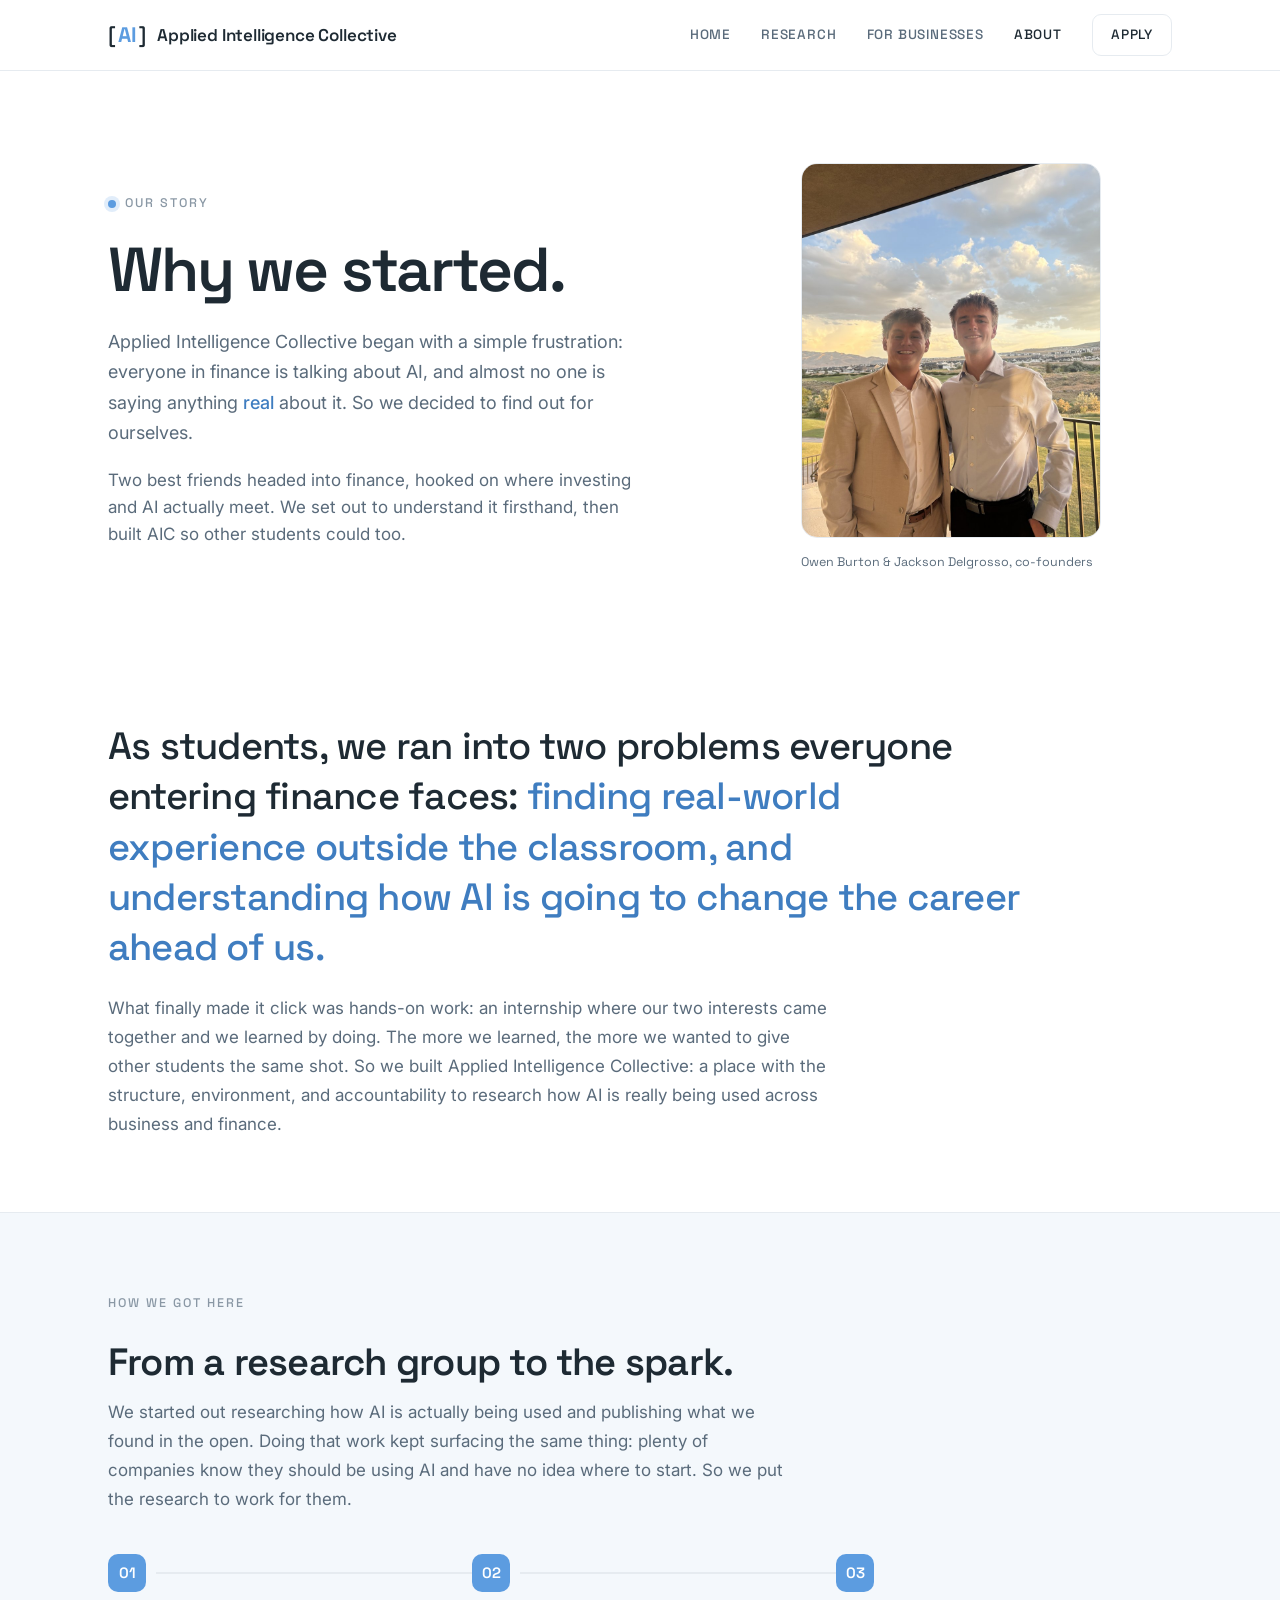
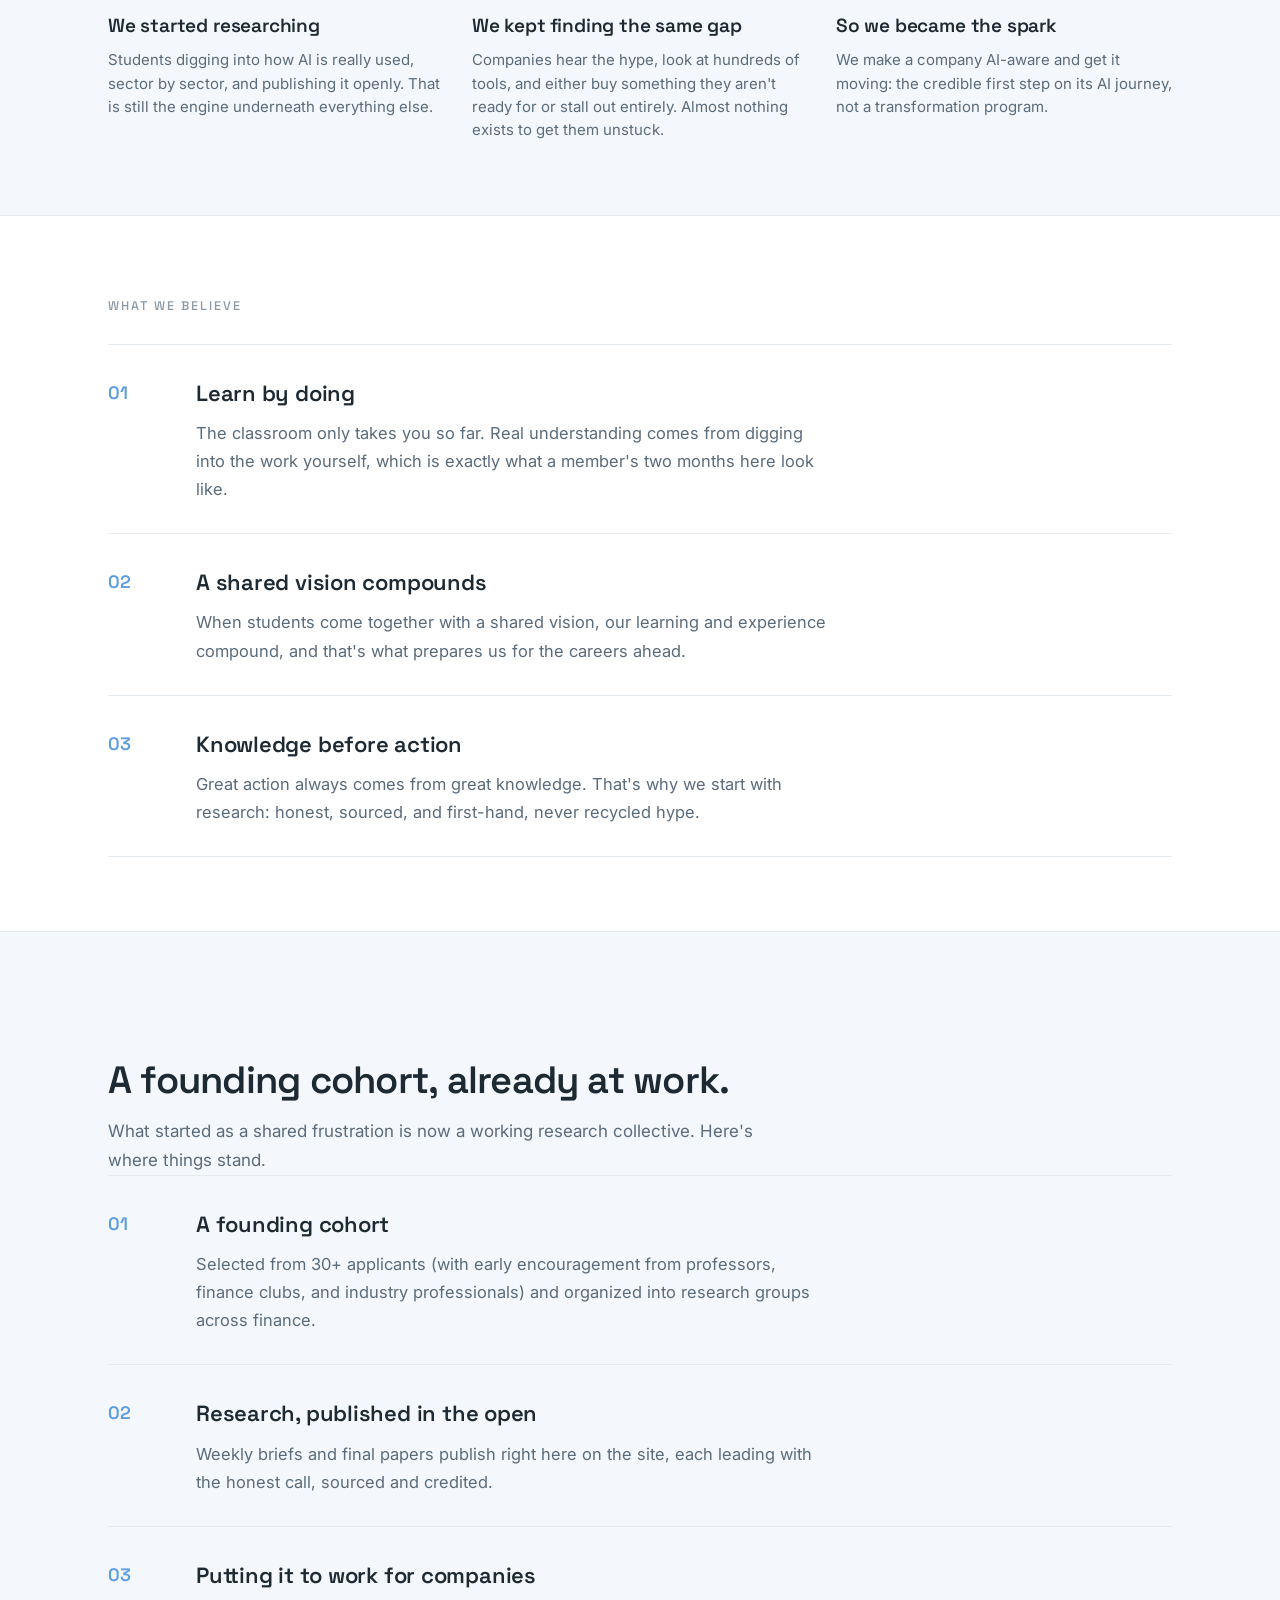
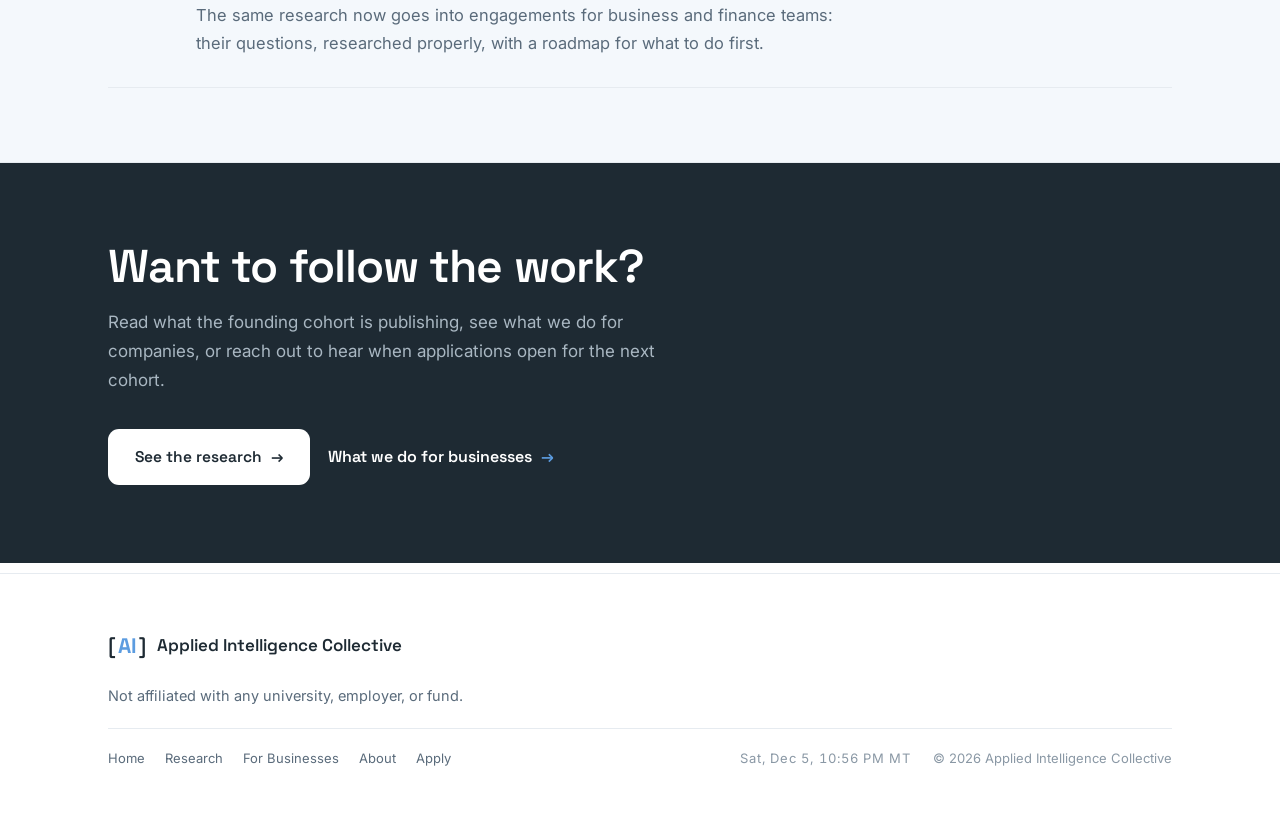
==== about.html @ 26471d48 "Drop the qualifiers, fix mobile, and give About the research-to-spark arc CONFIDENCE, NOT QUALIFIERS" ====
<!DOCTYPE html>
<html lang="en">
<head>
<meta charset="UTF-8" />
<meta name="viewport" content="width=device-width, initial-scale=1.0" />
<title>About · Applied Intelligence Collective</title>
<meta name="description" content="Why we started Applied Intelligence Collective, a research collective reporting how AI is really used across business and finance." />
<link rel="preconnect" href="https://fonts.googleapis.com" />
<link rel="preconnect" href="https://fonts.gstatic.com" crossorigin />
<link href="https://fonts.googleapis.com/css2?family=Inter:wght@400;500;600&family=Space+Grotesk:wght@500;600;700&display=swap" rel="stylesheet" />
<link rel="icon" type="image/svg+xml" href="favicon.svg" />
<script>try{if(!matchMedia('(prefers-reduced-motion: reduce)').matches)document.documentElement.classList.add('anim')}catch(e){}</script>
<link rel="stylesheet" href="styles.css" />
<script src="intro.js"></script>
<script defer src="reveal.js"></script>
</head>
<body>

<header class="site-header">
  <div class="wrap header-inner">
    <a class="brand" href="index.html" aria-label="Applied Intelligence Collective home">
      <span class="mark" aria-hidden="true">[<span>AI</span>]</span>
      <span class="brand-name">Applied Intelligence Collective</span>
    </a>
    <nav class="nav">
      <a href="index.html">Home</a>
      <a href="research.html">Research</a>
      <a href="businesses.html">For Businesses</a>
      <a href="about.html" aria-current="page">About</a>
      <a class="nav-apply" href="apply.html">Apply</a>
    </nav>
  </div>
</header>

<main>
  <!-- HERO -->
  <section class="hero">
    <div class="wrap hero-grid">
      <div class="hero-lead-col">
        <p class="eyebrow"><span class="dot"></span> Our story</p>
        <h1 class="hero-title">Why we started.</h1>
        <p class="hero-lead">Applied Intelligence Collective began with a simple frustration: everyone in finance is talking about AI, and almost no one is saying anything <em>real</em> about it. So we decided to find out for ourselves.</p>
        <p class="muted" style="margin-top:18px;max-width:540px;line-height:1.6">Two best friends headed into finance, hooked on where investing and AI actually meet. We set out to understand it firsthand, then built AIC so other students could too.</p>
      </div>
      <figure class="founders-figure" aria-label="The founders of Applied Intelligence Collective">
        <div class="founders-photo">
          <img src="images/founders.jpg" alt="Owen Burton and Jackson Delgrosso, co-founders of Applied Intelligence Collective" />
        </div>
        <figcaption>Owen Burton &amp; Jackson Delgrosso, co-founders</figcaption>
      </figure>
    </div>
  </section>

  <!-- WHY WE STARTED -->
  <section class="section">
    <div class="wrap">
      <p class="statement">As students, we ran into two problems everyone entering finance faces: <em>finding real-world experience outside the classroom, and understanding how AI is going to change the career ahead of us.</em></p>
      <p class="muted" style="max-width:720px;margin-top:22px">What finally made it click was hands-on work: an internship where our two interests came together and we learned by doing. The more we learned, the more we wanted to give other students the same shot. So we built Applied Intelligence Collective: a place with the structure, environment, and accountability to research how AI is really being used across business and finance.</p>
    </div>
  </section>

  <!-- HOW WE GOT HERE (research group -> the spark) -->
  <section class="section tint">
    <div class="wrap">
      <p class="section-kicker">How we got here</p>
      <h2 class="tracks-head">From a research group to the spark.</h2>
      <p class="tracks-lead muted">We started out researching how AI is actually being used and publishing what we found in the open. Doing that work kept surfacing the same thing: plenty of companies know they should be using AI and have no idea where to start. So we put the research to work for them.</p>
      <ol class="steps">
        <li class="step">
          <span class="step-node">01</span>
          <h3 class="step-title">We started researching</h3>
          <p>Students digging into how AI is really used, sector by sector, and publishing it openly. That is still the engine underneath everything else.</p>
        </li>
        <li class="step">
          <span class="step-node">02</span>
          <h3 class="step-title">We kept finding the same gap</h3>
          <p>Companies hear the hype, look at hundreds of tools, and either buy something they aren't ready for or stall out entirely. Almost nothing exists to get them unstuck.</p>
        </li>
        <li class="step">
          <span class="step-node">03</span>
          <h3 class="step-title">So we became the spark</h3>
          <p>We make a company AI-aware and get it moving: the credible first step on its AI journey, not a transformation program.</p>
        </li>
      </ol>
    </div>
  </section>

  <!-- WHAT WE BELIEVE -->
  <section class="section">
    <div class="wrap">
      <p class="section-kicker">What we believe</p>
      <ol class="pillars">
        <li>
          <span class="num">01</span>
          <div>
            <h3>Learn by doing</h3>
            <p>The classroom only takes you so far. Real understanding comes from digging into the work yourself, which is exactly what a member's two months here look like.</p>
          </div>
        </li>
        <li>
          <span class="num">02</span>
          <div>
            <h3>A shared vision compounds</h3>
            <p>When students come together with a shared vision, our learning and experience compound, and that's what prepares us for the careers ahead.</p>
          </div>
        </li>
        <li>
          <span class="num">03</span>
          <div>
            <h3>Knowledge before action</h3>
            <p>Great action always comes from great knowledge. That's why we start with research: honest, sourced, and first-hand, never recycled hype.</p>
          </div>
        </li>
      </ol>
    </div>
  </section>

  <!-- WHERE WE ARE NOW -->
  <section class="section tint">
    <div class="wrap">
      <p class="section-kicker">Where we are now</p>
      <h2 class="tracks-head">A founding cohort, already at work.</h2>
      <p class="muted tracks-lead">What started as a shared frustration is now a working research collective. Here's where things stand.</p>
      <ol class="pillars">
        <li>
          <span class="num">01</span>
          <div>
            <h3>A founding cohort</h3>
            <p>Selected from 30+ applicants (with early encouragement from professors, finance clubs, and industry professionals) and organized into research groups across finance.</p>
          </div>
        </li>
        <li>
          <span class="num">02</span>
          <div>
            <h3>Research, published in the open</h3>
            <p>Weekly briefs and final papers publish right here on the site, each leading with the honest call, sourced and credited.</p>
          </div>
        </li>
        <li>
          <span class="num">03</span>
          <div>
            <h3>Putting it to work for companies</h3>
            <p>The same research now goes into engagements for business and finance teams: their questions, researched properly, with a roadmap for what to do first.</p>
          </div>
        </li>
      </ol>
    </div>
  </section>

  <!-- CTA -->
  <section class="cta-band">
    <div class="wrap">
      <h2>Want to follow the work?</h2>
      <p>Read what the founding cohort is publishing, see what we do for companies, or reach out to hear when applications open for the next cohort.</p>
      <div class="actions">
        <a class="btn btn-light" href="research.html">See the research <span>→</span></a>
        <a class="link-arrow" href="businesses.html">What we do for businesses <span>→</span></a>
      </div>
    </div>
  </section>
</main>

<footer class="site-footer">
  <div class="wrap footer-inner">
    <div class="footer-brand">
      <span class="mark" aria-hidden="true">[<span>AI</span>]</span>
      Applied Intelligence Collective
    </div>
    <p class="footer-note">Not affiliated with any university, employer, or fund.</p>
    <div class="footer-meta">
      <nav class="footer-nav">
        <a href="index.html">Home</a>
        <a href="research.html">Research</a>
        <a href="businesses.html">For Businesses</a>
        <a href="about.html">About</a>
        <a href="apply.html">Apply</a>
      </nav>
      <span class="clock" data-clock>·</span>
      <span>© 2026 Applied Intelligence Collective</span>
    </div>
  </div>
</footer>

<script>
  (function () {
    function tick() {
      try {
        var fmt = new Intl.DateTimeFormat('en-US', {
          timeZone: 'America/Denver', weekday: 'short', month: 'short',
          day: 'numeric', hour: 'numeric', minute: '2-digit'
        });
        var s = fmt.format(new Date()) + ' MT';
        document.querySelectorAll('[data-clock]').forEach(function (el) { el.textContent = s; });
      } catch (e) {}
    }
    tick();
    setInterval(tick, 30000);
  })();
</script>
</body>
</html>
---- styles.css ----
/* =========================================================
   Applied Intelligence Collective — site styles
   Palette B (Sky & Graphite), institutional / minimal.
   Graphite + white dominant; Sky a quiet accent; Sand minimal.
   ========================================================= */

:root{
  --paper:#FFFFFF;
  --mist:#DCE9F5;
  --mist-2:#F4F8FC;
  --sky:#5C9CE0;
  --sky-dark:#3F7DC0;
  --graphite:#1E2A33;
  --sand:#E8B04B;
  --muted:#5A6B7B;
  --faint:#8A98A5;
  --line:#E6EBF0;
  --maxw:1120px;
}

*{box-sizing:border-box;margin:0;padding:0}
html{-webkit-text-size-adjust:100%;scroll-behavior:smooth}
body{
  font-family:"Inter",system-ui,-apple-system,Segoe UI,Roboto,sans-serif;
  color:var(--graphite);
  background:var(--paper);
  line-height:1.7;
  font-size:17px;
  -webkit-font-smoothing:antialiased;
  text-rendering:optimizeLegibility;
}
::selection{background:var(--sky);color:#fff}
a{color:inherit;text-decoration:none}
/* owen@appliedintelligencecollective.com is a 38-character unbreakable token, so it blows out
   any container narrower than about 340px. Since the forms were parked these addresses are the
   primary call to action, so let them break rather than overflow the page. */
a[href^="mailto:"]{overflow-wrap:anywhere}
img{max-width:100%;display:block}

h1,h2,h3,.brand,.brand-name,.eyebrow,.section-kicker,.nav a,.link-arrow,.btn{
  font-family:"Space Grotesk","Inter",sans-serif;
}

.wrap{max-width:var(--maxw);margin:0 auto;padding:0 28px;width:100%}

/* ---------- header ---------- */
.site-header{
  position:sticky;top:0;z-index:50;
  background:rgba(255,255,255,.82);
  backdrop-filter:saturate(180%) blur(12px);
  border-bottom:1px solid var(--line);
}
.header-inner{display:flex;align-items:center;justify-content:space-between;height:70px}
.brand{display:flex;align-items:center;gap:11px;font-weight:600;letter-spacing:-.01em}
.mark{font-family:"Space Grotesk",sans-serif;font-weight:600;color:var(--graphite);letter-spacing:0;font-size:21px}
.mark span{color:var(--sky);margin:0 .12em;font-weight:700}
.brand-name{font-size:17px;color:var(--graphite)}
.nav{display:flex;align-items:center;gap:30px}
.nav a{font-size:13.5px;letter-spacing:.06em;text-transform:uppercase;color:var(--muted);font-weight:500;transition:color .15s}
.nav a:hover{color:var(--graphite)}
.nav a[aria-current="page"]{color:var(--graphite)}
.nav .nav-apply{
  color:var(--graphite);border:1px solid var(--line);
  padding:9px 18px;border-radius:9px;transition:.15s;
}
.nav .nav-apply:hover{border-color:var(--sky);color:var(--sky-dark)}

/* ---------- generic ---------- */
.eyebrow,.section-kicker{
  display:inline-flex;align-items:center;gap:9px;
  font-size:12.5px;letter-spacing:.16em;text-transform:uppercase;
  color:var(--faint);font-weight:500;
}
.dot{width:8px;height:8px;border-radius:50%;background:var(--sky);
  box-shadow:0 0 0 4px rgba(92,156,224,.18)}
.muted{color:var(--muted)}
.divider{border:0;border-top:1px solid var(--line)}

.link-arrow{
  display:inline-flex;align-items:center;gap:9px;
  font-weight:600;font-size:16px;color:var(--graphite);
  transition:gap .15s,color .15s;
}
.link-arrow span{color:var(--sky);transition:transform .15s}
.link-arrow:hover{color:var(--sky-dark)}
.link-arrow:hover span{transform:translateX(4px)}
.link-arrow.subtle{color:var(--muted);font-weight:500}
.link-arrow.subtle:hover{color:var(--graphite)}

.btn{
  display:inline-flex;align-items:center;gap:9px;
  font-weight:600;font-size:15.5px;
  padding:14px 26px;border-radius:11px;cursor:pointer;
  border:1px solid transparent;transition:.15s;
}
.btn-primary{background:var(--sky);color:#fff}
.btn-primary:hover{background:var(--sky-dark)}
.btn-light{background:#fff;color:var(--graphite)}
.btn-light:hover{background:var(--mist)}

/* ---------- hero (editorial split) ---------- */
.hero{padding:92px 0 74px}
.hero-grid{display:grid;grid-template-columns:1.12fr .88fr;gap:60px;align-items:center}
.hero-lead-col .eyebrow{margin-bottom:24px}
.hero-lead em{color:var(--sky-dark);font-style:normal;font-weight:500}

/* right-side "what we study" panel */
.hero-panel{
  background:var(--mist-2);border:1px solid var(--line);border-radius:16px;
  padding:28px 30px 20px;box-shadow:0 1px 2px rgba(30,42,51,.03);
}
.panel-kicker{
  font-family:"Space Grotesk",sans-serif;font-size:12px;letter-spacing:.16em;
  text-transform:uppercase;color:var(--faint);font-weight:500;margin-bottom:4px;
}
.panel-list{list-style:none}
.panel-list li{
  display:grid;grid-template-columns:34px 1fr;align-items:baseline;
  padding:17px 0;border-top:1px solid var(--line);
}
.panel-list li:first-of-type{border-top:0}
.panel-list .pn{font-family:"Space Grotesk",sans-serif;font-weight:600;color:var(--sky);
  font-size:13.5px;font-variant-numeric:tabular-nums}
.panel-list .pl{grid-column:2;font-family:"Space Grotesk",sans-serif;font-weight:600;
  font-size:18px;letter-spacing:-.01em;color:var(--graphite)}
.panel-list .pd{grid-column:2;color:var(--muted);font-size:14px;margin-top:3px}
/* hero panel — label/value facts variant (Research page) */
.panel-facts{list-style:none}
.panel-facts > div{
  display:grid;grid-template-columns:88px 1fr;align-items:baseline;
  padding:15px 0;border-top:1px solid var(--line);
}
.panel-facts > div:first-of-type{border-top:0}
.panel-facts dt{
  font-family:"Space Grotesk",sans-serif;font-size:11.5px;letter-spacing:.06em;
  text-transform:uppercase;color:var(--faint);font-weight:500;
}
.panel-facts dd{
  font-family:"Space Grotesk",sans-serif;font-weight:600;font-size:15.5px;
  letter-spacing:-.01em;color:var(--graphite);
}
.panel-meta{
  display:flex;justify-content:space-between;align-items:center;gap:14px;
  margin-top:12px;padding-top:15px;border-top:1px solid var(--line);
  font-family:"Space Grotesk",sans-serif;font-size:11.5px;letter-spacing:.05em;
  color:var(--faint);font-variant-numeric:tabular-nums;
}

/* opening animation — staged fade-up reveal of the hero */
@keyframes pcRise{
  from{opacity:0;transform:translateY(18px)}
  to{opacity:1;transform:none}
}
.hero .wrap > *{opacity:0;animation:pcRise .7s cubic-bezier(.2,.7,.2,1) forwards}
.hero .wrap > *:nth-child(1){animation-delay:.05s}
.hero .wrap > *:nth-child(2){animation-delay:.12s}
.hero .wrap > *:nth-child(3){animation-delay:.19s}
.hero .wrap > *:nth-child(4){animation-delay:.26s}
.hero .wrap > *:nth-child(5){animation-delay:.33s}
.hero .wrap > *:nth-child(6){animation-delay:.40s}
.hero .wrap > *:nth-child(7){animation-delay:.47s}
.hero .wrap > *:nth-child(8){animation-delay:.54s}
@media (prefers-reduced-motion:reduce){
  .hero .wrap > *{opacity:1;animation:none}
}

/* full-screen opening intro — plays on open / refresh only (gated in intro.js) */
.pc-intro{
  position:fixed;inset:0;z-index:1000;background:var(--graphite);
  display:flex;align-items:center;justify-content:center;text-align:center;
  will-change:transform;
}
/* the intro is the brand's mountain outline sketching itself in on graphite —
   the drawing is the whole moment, matching the home hero it dissolves into. */
.pc-intro-inner{
  position:relative;display:flex;align-items:center;justify-content:center;
  width:min(1160px,94vw);
}
.pc-intro-scene{width:100%;height:auto;overflow:visible}
/* ridgelines / pines / lake draw themselves on (dash-offset sweep) */
.pc-intro-scene .pdraw{
  stroke-dasharray:1;stroke-dashoffset:1;
  animation:pcDraw 1.15s cubic-bezier(.4,0,.2,1) forwards;
}
@keyframes pcDraw{to{stroke-dashoffset:0}}
/* sun, snow, birds, reflections fade in together after the ridges land */
.pc-intro-scene .pfade{opacity:0;animation:pcFadeIn 1s ease .95s forwards}
@keyframes pcFadeIn{to{opacity:1}}
/* the journey trail: dots fade in, then keep marching up toward the peak */
.pc-intro-scene .ptrail{
  opacity:0;
  animation:pcTrailIn 1s ease .9s forwards, hsTrailFlow 7s linear .9s infinite;
}
@keyframes pcTrailIn{to{opacity:.9}}
/* exit: a smooth zoom-through dissolve — the mark scales up + soft-blurs while the whole
   panel fades, as if the camera pushes through it to reveal the site (no hard slide). */
.pc-intro.pc-leaving .pc-intro-inner{animation:pcInnerThrough .78s cubic-bezier(.4,0,.2,1) forwards}
.pc-intro.pc-leaving{animation:pcDissolve .78s cubic-bezier(.4,0,.2,1) forwards}
@keyframes pcInnerThrough{40%{opacity:1}to{opacity:0;transform:scale(1.14);filter:blur(7px)}}
@keyframes pcDissolve{from{opacity:1;transform:scale(1)}to{opacity:0;transform:scale(1.025)}}
@media (prefers-reduced-motion:reduce){.pc-intro{display:none}}
.hero-title{
  font-weight:600;letter-spacing:-.035em;line-height:1.04;
  font-size:clamp(38px,5vw,62px);color:var(--graphite);
}
.hero-lead{max-width:540px;margin-top:24px;color:var(--muted);font-size:18px}
.hero-actions{display:flex;flex-wrap:wrap;align-items:center;gap:28px;margin-top:36px}
.clock{font-size:13px;letter-spacing:.08em;color:var(--faint);
  font-variant-numeric:tabular-nums}

/* ---------- sections ---------- */
.section{padding:74px 0}
.section.tint{background:var(--mist-2);border-block:1px solid var(--line)}
.section-kicker{margin-bottom:26px}

.statement{
  font-family:"Space Grotesk",sans-serif;font-weight:500;
  font-size:clamp(24px,3.4vw,38px);line-height:1.32;letter-spacing:-.02em;
  max-width:920px;color:var(--graphite);
}
.statement em{color:var(--sky-dark);font-style:normal}

/* numbered pillars */
.pillars{list-style:none}
.pillars li{
  display:grid;grid-template-columns:64px 1fr;gap:24px;
  padding:30px 0;border-top:1px solid var(--line);
}
.pillars li:last-child{border-bottom:1px solid var(--line)}
.pillars .num{font-family:"Space Grotesk",sans-serif;font-weight:600;
  color:var(--sky);font-size:18px;padding-top:3px}
.pillars h3{font-size:22px;font-weight:600;letter-spacing:-.01em;margin-bottom:7px}
.pillars p{color:var(--muted);max-width:640px;font-size:16.5px}

/* who list */
.who{display:grid;grid-template-columns:1.1fr 1fr;gap:54px;align-items:start}
.who h2{font-size:clamp(26px,3.4vw,40px);font-weight:600;letter-spacing:-.02em;line-height:1.15}
.checks{list-style:none;display:flex;flex-direction:column;gap:16px}
.checks li{display:grid;grid-template-columns:24px 1fr;gap:12px;color:var(--graphite)}
.checks li::before{content:"→";color:var(--sky);font-weight:700}
/* Two-across variant for a longer list under a full-width heading (the businesses page's
   "In every engagement" band). Six items in one column reads as a wall; two columns fill
   the width the heading already occupies. Must stay AFTER .checks — same specificity, so
   source order is the only thing letting display:grid beat .checks' display:flex. */
.checks-2up{display:grid;grid-template-columns:1fr 1fr;gap:18px 44px;margin-top:34px}
@media (max-width:760px){.checks-2up{grid-template-columns:1fr;gap:16px;margin-top:26px}}

/* centered section variant — centers kicker/head/lead (+ optional checks) */
.section.center{text-align:center}
.section.center .tracks-head,
.section.center .tracks-lead{margin-left:auto;margin-right:auto}
/* In a centered band the list follows the lead paragraph in one column, so it needs
   its own breathing room above (inside .who it is a separate grid column and must NOT
   get this, or it drops out of line with the heading). */
.section.center .checks{max-width:600px;margin:26px auto 0;text-align:left}
.section.center .hero-actions{justify-content:center}
.section.compact{padding:46px 0}
/* A band that ends in a list already carries its own bottom rhythm (the last row's
   line-height), so a full pad under it reads as a pool of empty tint. Pair the trimmed
   foot with the list's margin-top above so the band sits balanced, not cramped. */
.section.tight-foot{padding-bottom:26px}
.pricing-note{text-align:center;color:var(--muted);font-size:15px;margin-top:26px}
.pricing-note a{color:var(--sky-dark);font-weight:500}

/* research tracks (2-col list) */
.tracks-head{font-family:"Space Grotesk","Inter",sans-serif;font-weight:600;letter-spacing:-.02em;
  font-size:clamp(26px,3.4vw,38px);line-height:1.15;max-width:760px}
.tracks-lead{max-width:680px;margin-top:14px}
.tracks{list-style:none;display:grid;grid-template-columns:1fr 1fr;gap:0 52px;margin-top:10px}
.tracks li{display:grid;grid-template-columns:38px 1fr;gap:12px;
  padding:20px 0;border-top:1px solid var(--line)}
.tracks .tnum{font-family:"Space Grotesk","Inter",sans-serif;font-weight:600;
  color:var(--sky);font-size:15px;font-variant-numeric:tabular-nums;padding-top:2px}
.tracks h3{font-size:17px;font-weight:600;letter-spacing:-.01em;margin-bottom:3px}
.tracks p{color:var(--muted);font-size:14.5px;line-height:1.5}
@media (max-width:760px){.tracks{grid-template-columns:1fr;gap:0}}

/* research: brief / paper card grids */
.card-grid{display:grid;grid-template-columns:1fr 1fr;gap:20px;margin-top:34px}
.brief-card,.paper-card{
  background:#fff;border:1px solid var(--line);border-radius:14px;
  padding:24px 26px;display:flex;flex-direction:column;gap:8px;
}
.card-top{display:flex;align-items:center;justify-content:space-between;margin-bottom:2px}
.card-date{font-family:"Space Grotesk",sans-serif;font-size:12px;letter-spacing:.05em;
  color:var(--faint);font-variant-numeric:tabular-nums}
.verdict-pill{
  display:inline-flex;align-items:center;font-family:"Space Grotesk",sans-serif;
  font-weight:600;font-size:11.5px;letter-spacing:.04em;text-transform:uppercase;
  color:var(--graphite);background:var(--mist);border-radius:999px;padding:4px 12px;
}
.takeaway-tag{
  display:inline-flex;align-items:center;font-family:"Space Grotesk",sans-serif;
  font-weight:600;font-size:11.5px;letter-spacing:.03em;text-transform:uppercase;
  color:var(--sky-dark);background:var(--mist);border-radius:999px;padding:4px 12px;
}
.brief-card h3,.paper-card h3{font-size:18.5px;font-weight:600;letter-spacing:-.01em;line-height:1.3}
.card-meta{color:var(--sky-dark);font-size:13.5px;font-weight:500}
.card-body{color:var(--muted);font-size:15px;line-height:1.6}
.card-sources{color:var(--faint);font-size:12.5px;margin-top:2px}
.paper-card .link-arrow{margin-top:6px;font-size:14.5px}
.empty-card{
  grid-column:1 / -1;border:1px dashed var(--line);border-radius:14px;
  padding:32px 26px;text-align:center;color:var(--muted);font-size:15px;background:var(--mist-2);
}
@media (max-width:760px){.card-grid{grid-template-columns:1fr}}

/* about: meet the founders (two-column) */
.founders{display:grid;grid-template-columns:.82fr 1.18fr;gap:48px;align-items:center}
.founders-figure{margin:0}
.founders-photo{
  width:100%;border-radius:16px;overflow:hidden;
  border:1px solid var(--line);background:var(--mist-2);aspect-ratio:3 / 4;
}
.founders-photo img{width:100%;height:100%;object-fit:cover;display:block}
.founders-figure figcaption{
  margin-top:14px;color:var(--muted);font-size:14.5px;
  font-family:"Space Grotesk",sans-serif;
}
.founders-intro .section-kicker{margin-bottom:14px}
.founders-intro h2{
  font-size:clamp(26px,3.4vw,38px);font-weight:600;letter-spacing:-.02em;
  line-height:1.15;margin-bottom:16px;
}
.founders-intro p{font-size:17px}
@media (max-width:760px){.founders{grid-template-columns:1fr;gap:26px}}
/* about hero: a smaller founders photo that balances the "Why we started" heading */
.hero-grid .founders-figure{max-width:300px;margin:0 auto;width:100%}
.hero-grid .founders-photo{aspect-ratio:4 / 5}
.hero-grid .founders-figure p{max-width:300px}
.hero-grid .founders-figure figcaption{font-size:12.5px;white-space:nowrap}

/* research: three-lens strip (condensed) */
.lens-strip{list-style:none;display:grid;grid-template-columns:repeat(3,1fr);gap:26px;margin-top:44px}
.lens-strip li{border-top:2px solid var(--sky);padding-top:15px}
.lens-strip .ln{font-family:"Space Grotesk",sans-serif;color:var(--sky);font-weight:600;
  font-size:13px;font-variant-numeric:tabular-nums}
.lens-strip .lt{display:block;font-family:"Space Grotesk",sans-serif;font-weight:600;
  font-size:18px;letter-spacing:-.01em;margin:5px 0 3px;color:var(--graphite)}
.lens-strip .ld{display:block;color:var(--muted);font-size:14.5px}
@media (max-width:760px){.lens-strip{grid-template-columns:1fr;gap:16px}}

/* document / deck link */
.doc-link{display:inline-flex;align-items:center;gap:10px;margin-bottom:10px;
  font-family:"Space Grotesk","Inter",sans-serif;font-weight:600;font-size:15.5px;color:var(--graphite);
  border:1px solid var(--line);border-radius:11px;padding:12px 18px;transition:.15s}
.doc-link:hover{border-color:var(--sky);color:var(--sky-dark)}
.doc-link .tag{font-size:11px;letter-spacing:.1em;text-transform:uppercase;color:var(--faint);font-weight:500}

/* cta band */
.cta-band{background:var(--graphite);color:#fff;padding:78px 0}
.cta-band h2{font-family:"Space Grotesk",sans-serif;font-weight:600;
  font-size:clamp(28px,4vw,46px);letter-spacing:-.02em;line-height:1.1;max-width:760px}
.cta-band p{color:#A9B7C2;margin-top:16px;max-width:560px}
.cta-band .actions{margin-top:34px;display:flex;flex-wrap:wrap;gap:14px 18px;align-items:center}
.cta-band .actions .link-arrow{color:#fff}
.cta-band .actions .link-arrow:hover{color:var(--mist)}
.cta-band .mark span{color:var(--sky)}
.cta-band.center{text-align:center}
.cta-band.center h2,.cta-band.center p{margin-left:auto;margin-right:auto}

/* ---------- form ---------- */
.form-wrap{max-width:660px}
.form-intro{color:var(--muted);margin-bottom:40px}
.field{margin-bottom:22px}
.field label{display:block;font-size:14.5px;font-weight:600;
  margin-bottom:8px;color:var(--graphite)}
.field .req{color:var(--sky)}
.field .hint{font-weight:400;color:var(--faint);font-size:13px;margin-left:6px}
.input,select,textarea{
  width:100%;font-family:"Inter",sans-serif;font-size:16px;color:var(--graphite);
  background:#fff;border:1px solid var(--line);border-radius:10px;
  padding:13px 15px;transition:border-color .15s,box-shadow .15s;
}
textarea{min-height:130px;resize:vertical;line-height:1.6}
.input:focus,select:focus,textarea:focus{
  outline:none;border-color:var(--sky);box-shadow:0 0 0 3px rgba(92,156,224,.18);
}
.input::placeholder,textarea::placeholder{color:#A9B4BF}
.form-row{display:grid;grid-template-columns:1fr 1fr;gap:18px}
input[type=file]{font-size:14px;color:var(--muted)}
.form-submit{margin-top:14px}
.form-fine{color:var(--faint);font-size:13px;margin-top:18px}
.form-fine a{color:var(--sky-dark);font-weight:500}

/* ---------- intake forms (hub-backed: inquiry + application) ----------
   --alert is a functional colour, not a brand one: validation errors need red to
   read as errors, and Sand at legible contrast reads as a warning. Everything
   else here stays on the Sky & Graphite palette. */
:root{--alert:#A63D2A;--alert-tint:rgba(166,61,42,.08)}

.form-card{
  background:#fff;border:1px solid var(--line);border-radius:16px;
  padding:34px 36px;box-shadow:0 1px 2px rgba(30,42,51,.03);
}
.form-card .field:last-of-type{margin-bottom:0}

/* honeypot: off-screen, never display:none. Bots skip hidden inputs and fill
   visible ones they find parked off-canvas. */
.hp{position:absolute;left:-9999px;top:0;width:1px;height:1px;overflow:hidden}

.field-error{color:var(--alert);font-size:13.5px;line-height:1.45;margin-top:7px}
.input[aria-invalid="true"],select[aria-invalid="true"],textarea[aria-invalid="true"]{
  border-color:var(--alert);
}
.input[aria-invalid="true"]:focus,select[aria-invalid="true"]:focus,
textarea[aria-invalid="true"]:focus{box-shadow:0 0 0 3px var(--alert-tint)}

.form-status{
  margin-top:20px;border-radius:11px;padding:14px 17px;font-size:14.5px;line-height:1.55;
  border:1px solid var(--line);background:var(--mist-2);color:var(--muted);
}
.form-status.is-error{border-color:var(--alert);background:var(--alert-tint);color:var(--alert)}
.form-status.is-error a{color:var(--alert);font-weight:600;text-decoration:underline}
.form-status.is-ok{border-color:var(--sky);background:rgba(92,156,224,.08);color:var(--sky-dark)}
.form-status-extra{margin-top:6px}

.btn[disabled]{opacity:.5;cursor:not-allowed}
.btn[disabled]:hover{background:var(--sky)}
.btn[aria-busy="true"]{cursor:progress}

/* the thank-you state that replaces the form in place */
.form-thanks{
  background:var(--mist-2);border:1px solid var(--sky);border-radius:16px;
  padding:34px 36px;
}
.form-thanks:focus{outline:none;box-shadow:0 0 0 3px rgba(92,156,224,.22)}
/* on a tinted section the panel would blend into the background, so flip it white */
.section.tint .form-thanks{background:#fff}
.form-thanks h3{
  font-family:"Space Grotesk","Inter",sans-serif;font-weight:600;letter-spacing:-.01em;
  font-size:23px;margin-bottom:10px;
}
.form-thanks p{color:var(--muted);font-size:15.5px}
.form-thanks p+p{margin-top:10px}

.form-noscript{
  border:1px solid var(--sand);background:rgba(232,176,75,.12);color:#7A5310;
  border-radius:11px;padding:14px 17px;font-size:14.5px;line-height:1.55;margin-bottom:26px;
}
.form-noscript a{color:#7A5310;font-weight:600;text-decoration:underline}

/* "start with this package" link on a pricing card */
.price-pick{
  display:inline-flex;align-items:center;gap:7px;margin-top:14px;
  font-family:"Space Grotesk","Inter",sans-serif;font-weight:600;font-size:14px;
  color:var(--sky-dark);transition:gap .15s;
}
.price-pick span{transition:transform .15s}
.price-pick:hover span{transform:translateX(3px)}

@media (max-width:760px){
  .form-card,.form-thanks{padding:26px 22px}
}

/* ---------- footer ---------- */
.site-footer{border-top:1px solid var(--line);padding:54px 0;margin-top:10px}
.footer-inner{display:flex;flex-direction:column;gap:20px}
.footer-brand{display:flex;align-items:center;gap:11px;font-family:"Space Grotesk",sans-serif;
  font-weight:600;color:var(--graphite)}
.footer-note{color:var(--muted);font-size:14.5px;max-width:560px}
.footer-meta{display:flex;flex-wrap:wrap;align-items:center;gap:22px;
  padding-top:18px;border-top:1px solid var(--line);
  color:var(--faint);font-size:13px}
/* wrap: five links plus 20px gaps overflow a 320px viewport otherwise */
.footer-nav{display:flex;flex-wrap:wrap;gap:12px 20px;margin-right:auto}
.footer-nav a{color:var(--muted);transition:color .15s}
.footer-nav a:hover{color:var(--graphite)}

/* ---------- pivot components (businesses + cohort #2) ---------- */

/* hero fact chips */
.chip-row{display:flex;flex-wrap:wrap;gap:10px;margin-top:26px}
.chip{
  display:inline-flex;align-items:center;font-family:"Space Grotesk",sans-serif;
  font-size:13px;font-weight:500;color:var(--sky-dark);border:1px solid var(--sky);
  border-radius:999px;padding:6px 15px;background:rgba(92,156,224,.06);
}

/* inline "to be confirmed" marker — mirrors the decks' [EDIT — …] tags */
.placeholder{
  display:inline-flex;align-items:center;font-family:"Space Grotesk",sans-serif;
  font-size:11px;font-weight:600;letter-spacing:.07em;text-transform:uppercase;
  color:#9A6A16;border:1px solid var(--sand);border-radius:6px;padding:2px 9px;
  background:rgba(232,176,75,.12);vertical-align:middle;
}
h1 .placeholder,h2 .placeholder,h3 .placeholder{margin-left:12px}
/* Runs as prose, not flex. As a flex container every inline <em>/<a> became a flex item with
   an 8px gap, which broke word spacing mid-sentence once these notes grew past a few words. */
.source-note{color:var(--faint);font-size:12.5px;line-height:1.55;margin-top:16px;max-width:860px}
.source-note em{font-style:italic}
.source-note a{color:var(--muted);text-decoration:underline;text-decoration-color:var(--line-strong,#CFDBE6);
  text-underline-offset:2px}
.source-note a:hover{color:var(--sky-dark)}

/* numbered feature cards (2-up / 3-up) */
.feature-grid{display:grid;gap:18px;margin-top:38px}
.feature-grid.cols-2{grid-template-columns:repeat(2,1fr)}
.feature-grid.cols-3{grid-template-columns:repeat(3,1fr)}
.feature-card{
  background:#fff;border:1px solid var(--line);border-radius:14px;
  padding:24px 24px 26px;position:relative;
}
.feature-card::before{
  content:"";position:absolute;top:0;left:24px;width:34px;height:3px;
  border-radius:0 0 3px 3px;background:var(--sky);
}
.fc-num{
  display:inline-flex;align-items:center;justify-content:center;width:30px;height:30px;
  border-radius:8px;background:var(--sky);color:#fff;font-family:"Space Grotesk",sans-serif;
  font-weight:600;font-size:14px;margin-bottom:14px;
}
.feature-card h3{font-family:"Space Grotesk",sans-serif;font-size:19px;font-weight:600;
  letter-spacing:-.01em;margin-bottom:6px;line-height:1.25}
.feature-card p{color:var(--muted);font-size:15px;line-height:1.55}

/* big-number stat cards */
.stat-grid{display:grid;grid-template-columns:repeat(3,1fr);gap:18px;margin-top:36px}
.stat-card{background:var(--mist-2);border:1px solid var(--line);border-radius:14px;padding:26px 24px}
.stat-num{font-family:"Space Grotesk",sans-serif;font-weight:600;color:var(--sky);
  font-size:clamp(34px,4vw,46px);line-height:1;letter-spacing:-.02em}
.stat-label{color:var(--muted);font-size:14.5px;margin-top:12px;line-height:1.5}

/* pricing tiers */
.price-grid{display:grid;grid-template-columns:repeat(3,1fr);gap:16px;margin-top:40px}
.price-card{
  background:#fff;border:1px solid var(--line);border-radius:14px;
  padding:26px 22px;display:flex;flex-direction:column;position:relative;
}
.price-card.featured{background:var(--mist-2);border-color:var(--sky);
  box-shadow:0 6px 20px rgba(92,156,224,.14)}
.price-tag{
  position:absolute;top:-11px;left:22px;background:var(--sand);color:var(--graphite);
  font-family:"Space Grotesk",sans-serif;font-weight:600;font-size:10.5px;letter-spacing:.1em;
  text-transform:uppercase;padding:4px 11px;border-radius:999px;
}
.price-tier{font-family:"Space Grotesk",sans-serif;font-size:12px;letter-spacing:.14em;
  text-transform:uppercase;color:var(--faint);font-weight:600;margin-bottom:8px}
.price-amt{font-family:"Space Grotesk",sans-serif;font-weight:600;font-size:34px;
  letter-spacing:-.02em;color:var(--graphite);padding-bottom:16px;
  border-bottom:1px solid var(--line);margin-bottom:16px}
/* team-size + turnaround guide, between the price and the description */
.price-meta{font-family:"Space Grotesk","Inter",sans-serif;font-size:12.5px;font-weight:600;
  color:var(--sky-dark);margin-bottom:10px}
.price-desc{color:var(--muted);font-size:14px;line-height:1.55}
/* descriptions run to different lengths, so let them absorb the slack and keep
   every card's "start with this" link on the same baseline */
.price-card .price-desc{flex:1}
.price-card .price-pick{margin-top:18px}
.price-cta{cursor:pointer}
.price-tag-sky{background:var(--sky);color:#fff}
.price-card-go{margin-top:16px;font-size:14px}
.price-cta:hover{border-color:var(--sky)}
.price-cta:hover .price-card-go{color:var(--sky-dark)}
.price-cta:hover .price-card-go span{transform:translateX(4px)}

/* numbered step / timeline row */
.steps{list-style:none;display:grid;grid-template-columns:repeat(3,1fr);gap:28px;margin-top:40px}
.steps.cols-4{grid-template-columns:repeat(4,1fr)}
.step{position:relative;padding-top:56px}
.step::after{
  content:"";position:absolute;top:18px;left:48px;width:calc(100% - 48px + 28px);
  height:2px;background:var(--line);z-index:0;
}
.step:last-child::after{display:none}
.step-node{
  position:absolute;top:0;left:0;width:38px;height:38px;border-radius:10px;
  background:var(--sky);color:#fff;display:inline-flex;align-items:center;justify-content:center;
  font-family:"Space Grotesk",sans-serif;font-weight:600;font-size:15px;z-index:1;
}
.step-when{font-family:"Space Grotesk",sans-serif;font-size:12px;letter-spacing:.1em;
  text-transform:uppercase;color:var(--sky);font-weight:600;margin-bottom:4px}
.step-title{font-family:"Space Grotesk",sans-serif;font-size:19px;font-weight:600;
  letter-spacing:-.01em;margin-bottom:6px}
.step p{color:var(--muted);font-size:15px;line-height:1.55}

/* highlight callout box (mist fill, left sky rule) */
.callout{background:var(--mist);border-left:3px solid var(--sky);
  border-radius:0 12px 12px 0;padding:20px 24px;margin-top:30px}
.callout h4{font-family:"Space Grotesk",sans-serif;font-size:17px;font-weight:600;
  margin-bottom:5px;color:var(--graphite)}
.callout p{color:var(--muted);font-size:15px;line-height:1.6;margin:0}

/* dual-audience path cards (homepage) */
.path-grid{display:grid;grid-template-columns:1fr 1fr;gap:20px;margin-top:38px}
.path-card{background:var(--mist-2);border:1px solid var(--line);border-radius:16px;
  padding:32px 30px;display:flex;flex-direction:column}
.path-card .panel-kicker{margin-bottom:6px}
.path-card h3{font-family:"Space Grotesk",sans-serif;font-size:24px;font-weight:600;
  letter-spacing:-.01em;margin-bottom:10px}
.path-card p{color:var(--muted);font-size:15.5px;flex:1;margin-bottom:20px}

/* ---------- homepage-only hero (distinct front door) ---------- */
/* Only the home page uses this: a centered hero on a soft mist wash, so the
   home page reads as a real front door while inner pages keep the split hero. */
.hero-home{
  position:relative;overflow:hidden;
  background:radial-gradient(130% 130% at 50% 0%, var(--mist-2) 0%, var(--paper) 62%);
  border-bottom:1px solid var(--line);
  padding:84px 0 72px;text-align:center;
}
/* outlined "journey" landscape behind the hero — subtle, decorative only.
   Height-bounded so the whole climb (beach at the bottom, the firework near the
   top) sits inside the hero and the burst isn't clipped. */
.hero-scene{
  position:absolute;left:50%;bottom:0;transform:translateX(-50%);
  width:auto;height:clamp(430px,62vh,580px);max-width:none;
  z-index:0;pointer-events:none;opacity:.5;
}
.hero-home .wrap{position:relative;z-index:1}
/* ambient movement on the home scene — the journey trail's dots slowly march
   up toward the peak, and the birds drift. Subtle; disabled for reduced motion. */
.hero-scene .hs-trail{animation:hsTrailFlow 7s linear infinite}
.hero-scene .hs-bird{transform-box:fill-box;transform-origin:center;
  animation:hsBirdDrift 6s ease-in-out infinite}
.hero-scene .hs-bird-2{animation-duration:7.5s;animation-delay:-2s}
@keyframes hsTrailFlow{to{stroke-dashoffset:-110}}
@keyframes hsBirdDrift{
  0%,100%{transform:translate(0,0)}
  50%{transform:translate(-9px,-5px)}
}
/* the spark at the trailhead — a pulsing beacon with an expanding ripple.
   Global (used in the home hero and the intro scene). */
.hs-spark-core,.hs-spark-ring{transform-box:fill-box;transform-origin:center}
.hs-spark-core{animation:hsSparkCore 2.4s ease-in-out infinite}
.hs-spark-ring{animation:hsSparkRing 2.4s ease-out infinite}
@keyframes hsSparkCore{0%,100%{opacity:.55;transform:scale(.8)}50%{opacity:1;transform:scale(1.1)}}
@keyframes hsSparkRing{0%{opacity:.7;transform:scale(1)}70%,100%{opacity:0;transform:scale(3.4)}}
/* the spark hands itself off to the firework at the top of the climb */
.hs-hiker.hs-spent{animation:hsSparkSpent .35s ease-out forwards}
@keyframes hsSparkSpent{to{opacity:0}}
/* the firework — the spark opens up at the top of the climb. Hidden until
   reveal.js adds .go (motion) or .rest (reduced motion). transform-origin:0 0
   keeps every CSS scale centred on the group's own translated origin. */
.hs-burst>*{transform-origin:0 0}
.hs-burst-bloom,.hs-burst-flash,.hs-burst-rays,.hs-burst-embers{opacity:0}
.hs-burst.go .hs-burst-flash{animation:hsBurstFlash .5s ease-out forwards}
.hs-burst.go .hs-burst-rays{animation:hsBurstRays 1.1s cubic-bezier(.16,.8,.3,1) forwards}
.hs-burst.go .hs-burst-embers{animation:hsBurstEmbers 1.5s cubic-bezier(.16,.8,.3,1) forwards}
.hs-burst.go .hs-burst-bloom{animation:hsBurstBloom 1.4s ease-out forwards}
@keyframes hsBurstFlash{
  0%{opacity:.95;transform:scale(.4)}
  100%{opacity:0;transform:scale(2.8)}
}
@keyframes hsBurstRays{
  0%{opacity:0;transform:scale(.15)}
  18%{opacity:1}
  100%{opacity:.25;transform:scale(1.15)}   /* faint starburst stays as the afterglow */
}
@keyframes hsBurstEmbers{
  0%{opacity:0;transform:scale(.2)}
  25%{opacity:.9}
  100%{opacity:0;transform:scale(1.25) translateY(14px)}
}
/* the shockwave ring expands past the rays and vanishes — only the rays linger */
@keyframes hsBurstBloom{
  0%{opacity:0;transform:scale(.2)}
  35%{opacity:.6}
  100%{opacity:0;transform:scale(1.55)}
}
/* settled state: what's left after the burst, and what reduced-motion visitors see */
.hs-burst.rest .hs-burst-rays{opacity:.25;transform:scale(1.15)}
@media (prefers-reduced-motion:reduce){
  .hero-scene .hs-trail,.hero-scene .hs-bird,
  .hs-spark-core,.hs-spark-ring{animation:none}
  .hs-spark-ring{opacity:0}
  .hs-burst *{animation:none!important}
}
.hero-home-inner{display:flex;flex-direction:column;align-items:center;max-width:840px;margin:0 auto}
.hero-home .eyebrow{margin-bottom:26px}
.hero-home-title{font-size:clamp(42px,6vw,72px);max-width:16ch}
.hero-home-lead{max-width:640px;margin-inline:auto;font-size:19px}
.hero-home-actions{justify-content:center;margin-top:34px}

/* ---------- research reading room (filter + list + detail pane) ---------- */
.brief-filters{display:flex;flex-wrap:wrap;gap:10px;margin:34px 0 22px}
.filter-btn{
  font-family:"Space Grotesk",sans-serif;font-size:13px;font-weight:500;letter-spacing:.02em;
  color:var(--muted);background:#fff;border:1px solid var(--line);border-radius:999px;
  padding:8px 16px;cursor:pointer;transition:.15s;
}
.filter-btn:hover{border-color:var(--sky);color:var(--sky-dark)}
.filter-btn.active{background:var(--sky);border-color:var(--sky);color:#fff}

.reader{display:grid;grid-template-columns:minmax(280px,360px) 1fr;gap:24px;align-items:start}
/* the brief list scrolls inside its own panel so the reading room stays compact
   (no trailing white space beside the pinned detail). Items fade in/out at the
   top and bottom edges, so they seem to come up from nowhere as you scroll. */
.reader-list{
  display:flex;flex-direction:column;gap:12px;
  max-height:70vh;overflow-y:auto;overflow-x:hidden;
  padding-right:10px;padding-bottom:2px;
  scrollbar-width:thin;scrollbar-color:var(--line) transparent;
}
.reader-list::-webkit-scrollbar{width:8px}
.reader-list::-webkit-scrollbar-thumb{background:var(--line);border-radius:8px}
.reader-list::-webkit-scrollbar-thumb:hover{background:var(--faint)}
.reader-item{margin:1px 0}
.reader-item{
  display:flex;flex-direction:column;align-items:flex-start;gap:8px;
  width:100%;text-align:left;cursor:pointer;font:inherit;color:inherit;
  background:#fff;border:1px solid var(--line);border-radius:12px;padding:16px 18px;
  transition:border-color .15s,box-shadow .15s;
}
.reader-item:hover{border-color:var(--sky)}
.reader-item.active{border-color:var(--sky);box-shadow:0 0 0 3px rgba(92,156,224,.14)}
.reader-item .ri-title{font-family:"Space Grotesk",sans-serif;font-weight:600;font-size:16px;
  letter-spacing:-.01em;line-height:1.3;color:var(--graphite)}
.reader-item .ri-meta{color:var(--sky-dark);font-size:13px;font-weight:500}
.reader-detail{
  background:#fff;border:1px solid var(--line);border-radius:14px;padding:28px 30px;
  position:sticky;top:90px;transition:opacity .2s ease;
  max-height:70vh;overflow-y:auto;scroll-behavior:smooth;
  scrollbar-width:thin;scrollbar-color:var(--line) transparent;
}
.reader-detail::-webkit-scrollbar{width:8px}
.reader-detail::-webkit-scrollbar-thumb{background:var(--line);border-radius:8px}
.reader-detail::-webkit-scrollbar-thumb:hover{background:var(--faint)}
.reader-detail h3{font-size:24px;font-weight:600;letter-spacing:-.01em;line-height:1.25;margin:4px 0 2px}
.reader-detail .card-body{font-size:15.5px;margin-top:10px}
.reader-detail .card-meta{margin-top:2px}
.reader-detail .card-sources{margin-top:14px}

/* Mobile accordion panel: the brief body expanded inline under its own title. Only rendered
   at <=760px (see the reader script), so it needs no media query of its own. Tucks under the
   button it belongs to, sharing its left edge and losing the top corners so the two read as
   one card. The open button keeps .active, which supplies the sky border above. */
.reader-panel{
  background:#fff;border:1px solid var(--line);border-top:0;
  border-radius:0 0 12px 12px;padding:2px 18px 18px;margin:-12px 0 4px;
}
.reader-panel .card-body{font-size:15px;margin-top:0}
.reader-panel .card-sources{margin-top:12px}
/* The button directly above already shows the tag, date, title and byline, so the panel
   carries only the part you tapped for: the body and its sources. */
.reader-panel .card-top,
.reader-panel h3,
.reader-panel .card-meta{display:none}
.reader-item[aria-expanded="true"]{border-bottom-left-radius:0;border-bottom-right-radius:0}
/* affordance that the row opens */
.reader-item[aria-expanded]{position:relative;padding-right:44px}
.reader-item[aria-expanded]::after{
  content:"";position:absolute;right:20px;top:24px;width:8px;height:8px;
  border-right:2px solid var(--sky);border-bottom:2px solid var(--sky);
  transform:rotate(45deg);transition:transform .2s ease;
}
.reader-item[aria-expanded="true"]::after{transform:rotate(-135deg)}

/* ---------- scroll reveal + card polish ---------- */
/* Progressive: the hidden state is gated on html.anim, which reveal.js's inline
   head marker sets synchronously (and never sets under prefers-reduced-motion),
   so no-JS / reduced-motion visitors see everything normally with no flash. */

/* cards carry their own transition so the hover lift and the reveal share it */
.path-card,.feature-card,.stat-card,.price-card,.paper-card{
  transition:transform .4s cubic-bezier(.2,.7,.2,1),box-shadow .3s ease,
             border-color .15s ease,opacity .5s ease;
}
.path-card:hover,.feature-card:hover,.stat-card:hover,.price-card:hover,.paper-card:hover{
  transform:translateY(-5px);box-shadow:0 12px 30px rgba(30,42,51,.09);
}

/* reveal — cards (transition inherited from the rule above) */
html.anim .path-card,
html.anim .feature-card,
html.anim .stat-card,
html.anim .price-card,
html.anim .paper-card{opacity:0;transform:translateY(18px)}

/* reveal — text / list / block elements.
   KEEP THE :where(). It holds this rule at `html.anim` specificity (0,1,1) so the .rv-in
   rule below always wins. Listed plainly, any selector ending in a type (.checks li,
   .who h2, .founders-intro p) scores 0,2,2 and OUTRANKS html.anim .rv-in at 0,2,1 — the
   element then stays at opacity:0 forever, even after the observer marks it revealed.
   That silently blanked the home page's "Rigor" bullets and the businesses page's
   "In every engagement" band until 2026-07-29. Adding a target here is safe; taking the
   :where() off is not. */
html.anim :where(
  .section-kicker,
  .tracks-head,
  .tracks-lead,
  .statement,
  .who h2,
  .founders-figure,
  .founders-intro h2,
  .founders-intro p,
  .brief-card,
  .step,
  .lens-strip li,
  .checks li,
  .callout,
  .reader
){
  opacity:0;transform:translateY(18px);
  transition:opacity .6s cubic-bezier(.2,.7,.2,1),transform .6s cubic-bezier(.2,.7,.2,1);
}
html.anim .rv-in{opacity:1;transform:none}

/* numbered-step connector line draws in as the step reveals */
html.anim .step::after{transform:scaleX(0);transform-origin:left;
  transition:transform .55s cubic-bezier(.2,.7,.2,1) .15s}
html.anim .step.rv-in::after{transform:scaleX(1)}

/* ---------- responsive ---------- */
@media (max-width:960px){
  /* three packages: a 2-up grid would orphan the third card on its own row */
  .price-grid{grid-template-columns:1fr;gap:20px}
}
@media (max-width:760px){
  body{font-size:16px}
  .wrap{padding:0 22px}
  .brand-name{display:none}
  .nav{gap:18px}
  .nav a{letter-spacing:0}
  /* 5-item nav no longer fits one row: brand on top, nav wraps below.
     Keep the .wrap side padding (only override vertical) so nothing hugs the edge. */
  .header-inner{flex-wrap:wrap;height:auto;padding-block:12px;row-gap:12px;position:relative}
  .nav{width:100%;gap:14px 18px;flex-wrap:wrap;justify-content:flex-start;align-items:center}
  .nav a{font-size:13px}
  /* At <=414px the four text links fill their whole row, so an in-flow Apply button wrapped
     to a THIRD row and margin-left:auto shoved it to the far edge, growing the sticky header
     to 148px. .brand-name is hidden at this width, so the brand row is just the [AI] mark and
     ~300px of dead space: park Apply there instead. Row 1 = mark + Apply, row 2 = the four
     links, header back to ~112px. Keep `right` equal to the mobile .wrap padding so the button
     lines up with the content edge. DOM order is untouched, so Apply stays inside the nav
     landmark for screen readers. */
  .nav .nav-apply{position:absolute;top:12px;right:22px;margin-left:0;padding:8px 16px}
  .hero{padding:56px 0 50px}
  .hero-home{padding:66px 0 58px}
  .hero-grid{grid-template-columns:1fr;gap:34px}
  .reader{grid-template-columns:1fr;gap:16px}
  /* stacked on mobile: no inner scroll, natural page flow */
  .reader-list{max-height:none;overflow:visible;padding-right:0}
  .reader-detail{position:static;top:auto;max-height:none;overflow:visible}
  .hero-foot{margin-top:54px}
  .section{padding:54px 0}
  .who{grid-template-columns:1fr;gap:30px}
  .form-row{grid-template-columns:1fr}
  .pillars li{grid-template-columns:44px 1fr;gap:14px}
  .feature-grid.cols-2,.feature-grid.cols-3{grid-template-columns:1fr}
  .stat-grid{grid-template-columns:1fr}
  .price-grid{grid-template-columns:1fr}
  .steps,.steps.cols-4{grid-template-columns:1fr;gap:22px}
  .step{padding-top:0;padding-left:52px;min-height:38px}
  .step::after{display:none}
  .path-grid{grid-template-columns:1fr}
}
/* Very narrow (iPhone SE and similar). MUST stay its own block after the 760px one, not nested
   inside it: at 13px/18px the four nav links need two rows and About lands alone on a third. */
@media (max-width:380px){
  .nav{gap:12px 11px}
  .nav a{font-size:12px}
}
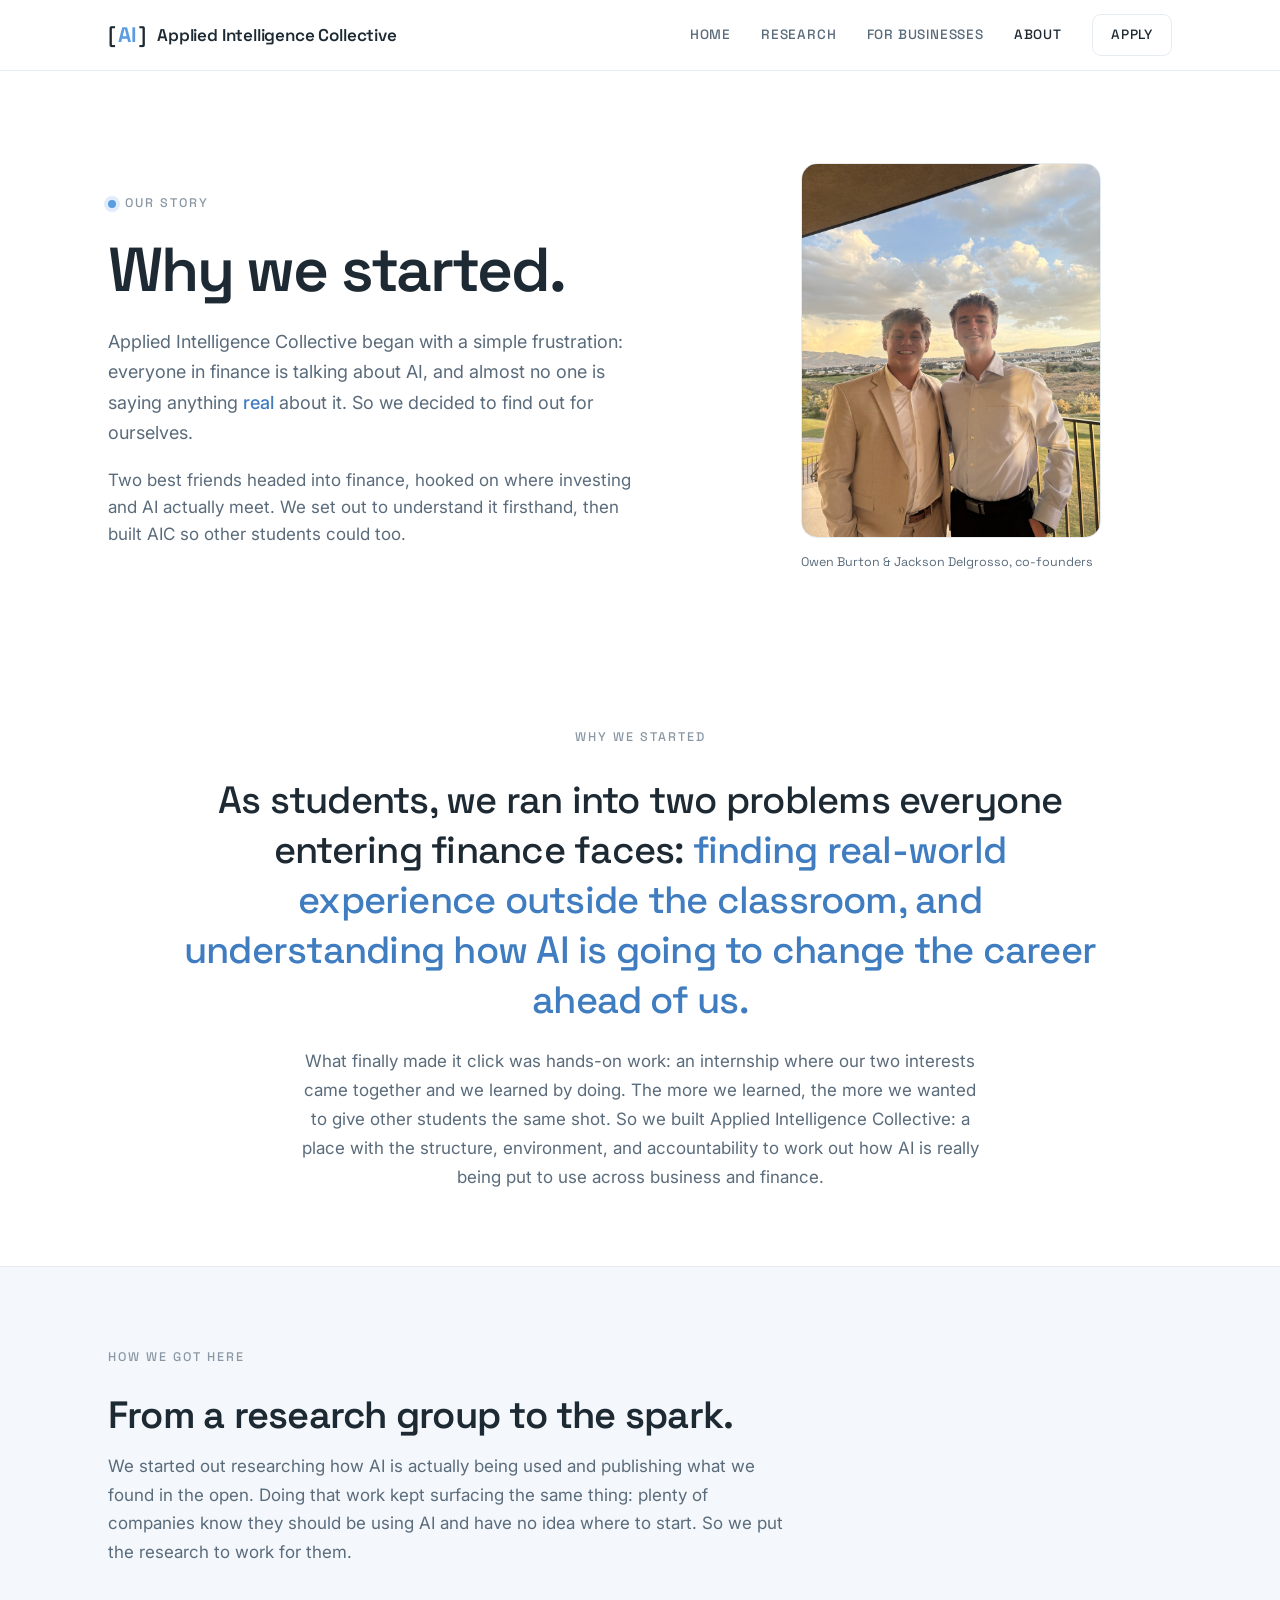
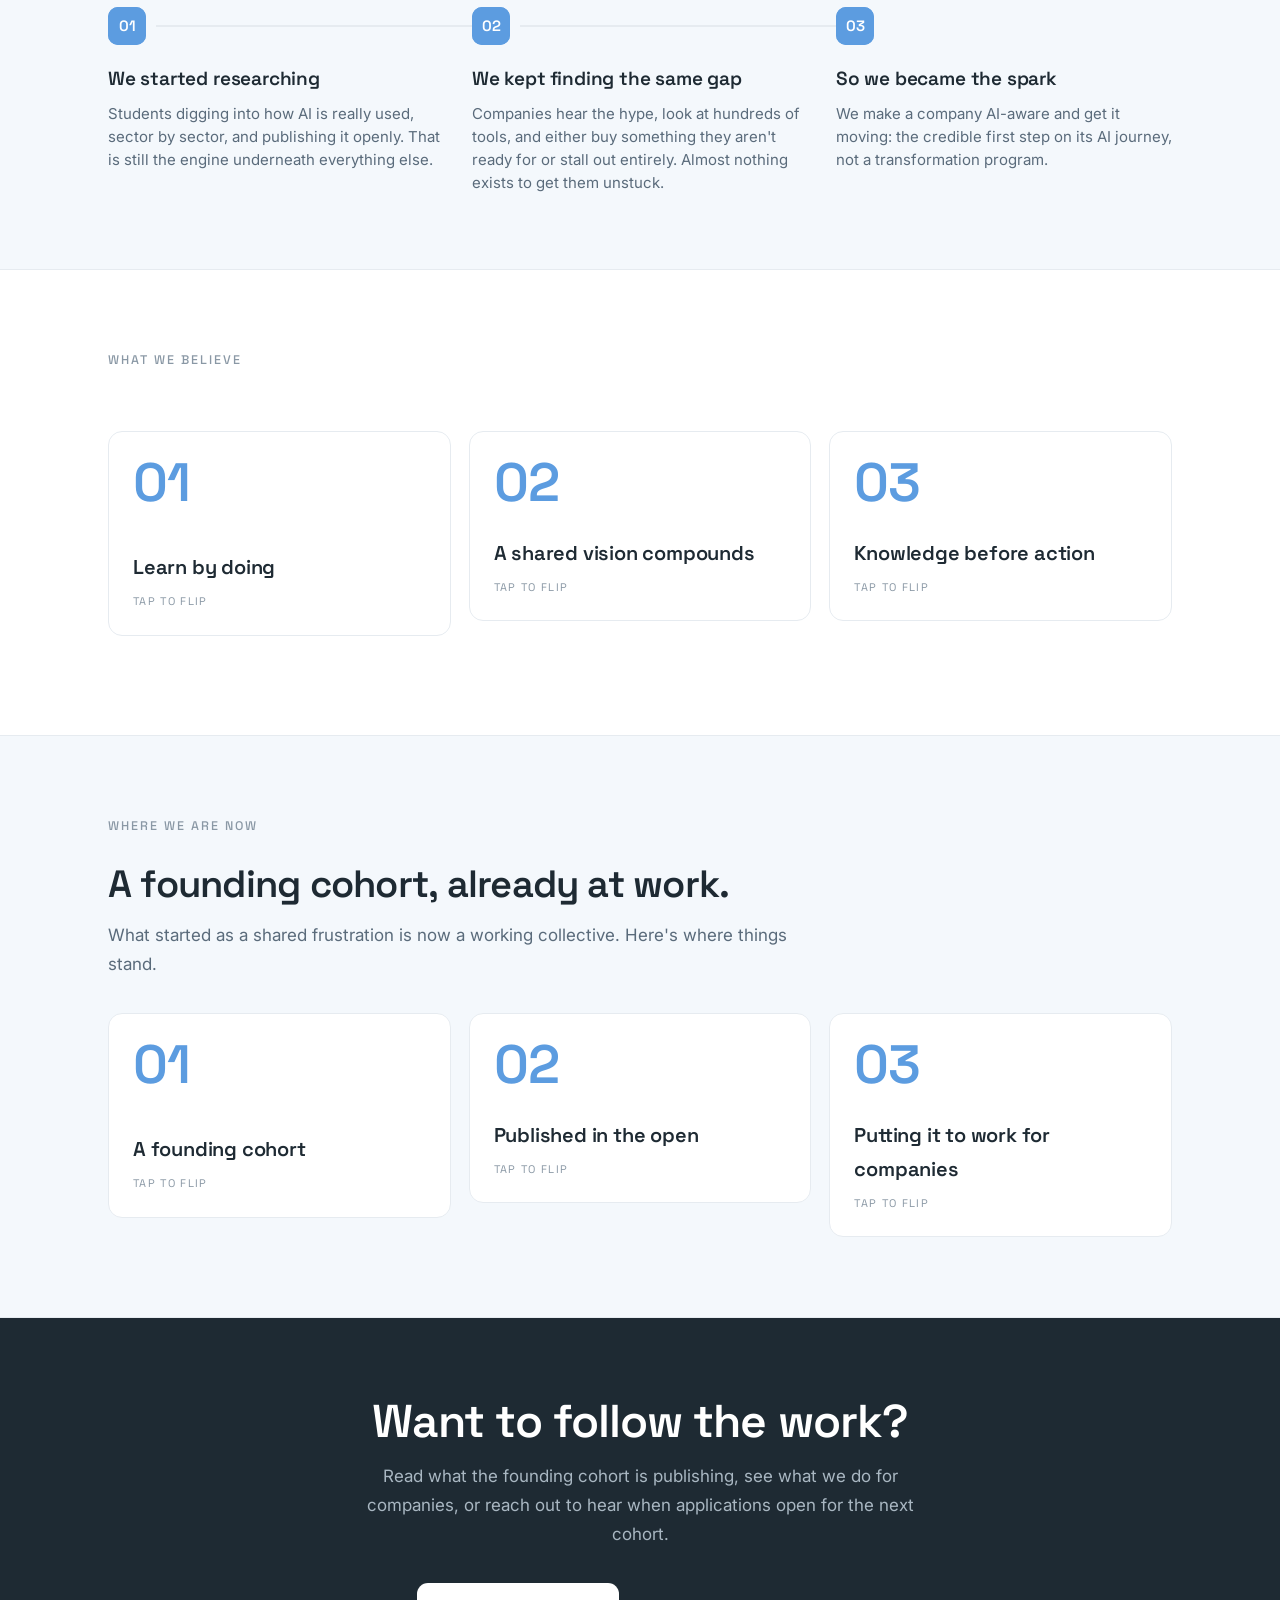
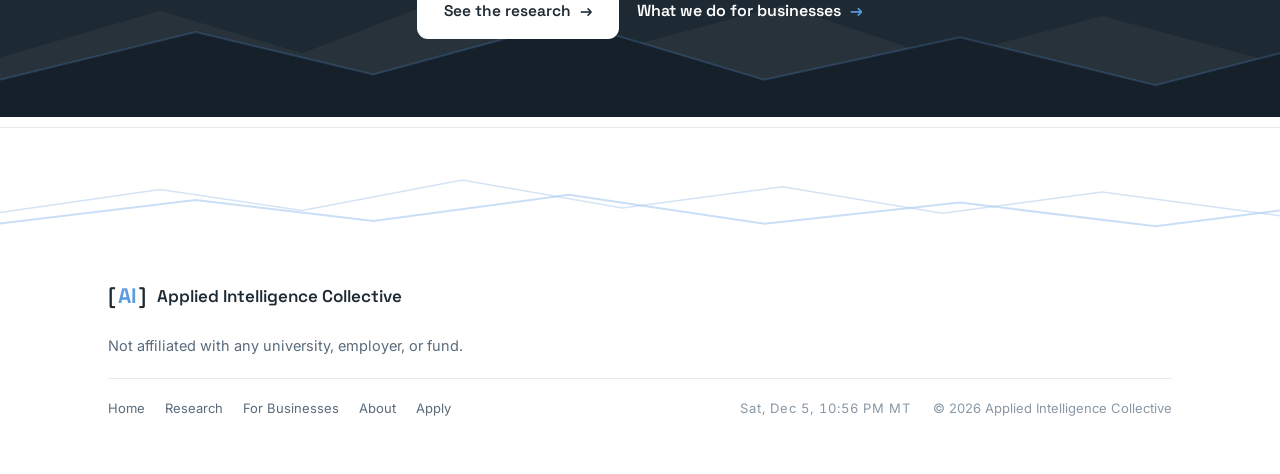
==== commit 5f099393: "Reposition to AI strategy & implementation, add mountain motif and card/timeline animation Copy: "AI" ====
--- a/about.html
+++ b/about.html
@@ -4,7 +4,7 @@
 <meta charset="UTF-8" />
 <meta name="viewport" content="width=device-width, initial-scale=1.0" />
 <title>About · Applied Intelligence Collective</title>
-<meta name="description" content="Why we started Applied Intelligence Collective, a research collective reporting how AI is really used across business and finance." />
+<meta name="description" content="Why we started Applied Intelligence Collective, and how we help business and finance teams work out where AI actually fits." />
 <link rel="preconnect" href="https://fonts.googleapis.com" />
 <link rel="preconnect" href="https://fonts.gstatic.com" crossorigin />
 <link href="https://fonts.googleapis.com/css2?family=Inter:wght@400;500;600&family=Space+Grotesk:wght@500;600;700&display=swap" rel="stylesheet" />
@@ -52,10 +52,11 @@
   </section>
 
   <!-- WHY WE STARTED -->
-  <section class="section">
-    <div class="wrap">
+  <section class="section center statement-band">
+    <div class="wrap">
+      <p class="section-kicker">Why we started</p>
       <p class="statement">As students, we ran into two problems everyone entering finance faces: <em>finding real-world experience outside the classroom, and understanding how AI is going to change the career ahead of us.</em></p>
-      <p class="muted" style="max-width:720px;margin-top:22px">What finally made it click was hands-on work: an internship where our two interests came together and we learned by doing. The more we learned, the more we wanted to give other students the same shot. So we built Applied Intelligence Collective: a place with the structure, environment, and accountability to research how AI is really being used across business and finance.</p>
+      <p class="muted statement-follow">What finally made it click was hands-on work: an internship where our two interests came together and we learned by doing. The more we learned, the more we wanted to give other students the same shot. So we built Applied Intelligence Collective: a place with the structure, environment, and accountability to work out how AI is really being put to use across business and finance.</p>
     </div>
   </section>
 
@@ -89,27 +90,51 @@
   <section class="section">
     <div class="wrap">
       <p class="section-kicker">What we believe</p>
-      <ol class="pillars">
-        <li>
-          <span class="num">01</span>
-          <div>
-            <h3>Learn by doing</h3>
-            <p>The classroom only takes you so far. Real understanding comes from digging into the work yourself, which is exactly what a member's two months here look like.</p>
-          </div>
-        </li>
-        <li>
-          <span class="num">02</span>
-          <div>
-            <h3>A shared vision compounds</h3>
-            <p>When students come together with a shared vision, our learning and experience compound, and that's what prepares us for the careers ahead.</p>
-          </div>
-        </li>
-        <li>
-          <span class="num">03</span>
-          <div>
-            <h3>Knowledge before action</h3>
-            <p>Great action always comes from great knowledge. That's why we start with research: honest, sourced, and first-hand, never recycled hype.</p>
-          </div>
+      <ol class="flip-grid">
+        <li>
+          <button class="flip-card" type="button" aria-pressed="false">
+            <span class="flip-inner">
+              <span class="flip-face flip-front">
+                <span class="flip-num" aria-hidden="true">01</span>
+                <span class="flip-title">Learn by doing</span>
+                <span class="flip-hint">Tap to flip</span>
+              </span>
+              <span class="flip-face flip-back">
+                <span class="flip-back-title">Learn by doing</span>
+                <span class="flip-body">The classroom only takes you so far. Real understanding comes from digging into the work yourself, which is exactly what a member's two months here look like.</span>
+              </span>
+            </span>
+          </button>
+        </li>
+        <li>
+          <button class="flip-card" type="button" aria-pressed="false">
+            <span class="flip-inner">
+              <span class="flip-face flip-front">
+                <span class="flip-num" aria-hidden="true">02</span>
+                <span class="flip-title">A shared vision compounds</span>
+                <span class="flip-hint">Tap to flip</span>
+              </span>
+              <span class="flip-face flip-back">
+                <span class="flip-back-title">A shared vision compounds</span>
+                <span class="flip-body">When students come together with a shared vision, our learning and experience compound, and that's what prepares us for the careers ahead.</span>
+              </span>
+            </span>
+          </button>
+        </li>
+        <li>
+          <button class="flip-card" type="button" aria-pressed="false">
+            <span class="flip-inner">
+              <span class="flip-face flip-front">
+                <span class="flip-num" aria-hidden="true">03</span>
+                <span class="flip-title">Knowledge before action</span>
+                <span class="flip-hint">Tap to flip</span>
+              </span>
+              <span class="flip-face flip-back">
+                <span class="flip-back-title">Knowledge before action</span>
+                <span class="flip-body">Great action always comes from great knowledge. That's why we start with the evidence: honest, sourced, and first-hand, never recycled hype.</span>
+              </span>
+            </span>
+          </button>
         </li>
       </ol>
     </div>
@@ -120,35 +145,64 @@
     <div class="wrap">
       <p class="section-kicker">Where we are now</p>
       <h2 class="tracks-head">A founding cohort, already at work.</h2>
-      <p class="muted tracks-lead">What started as a shared frustration is now a working research collective. Here's where things stand.</p>
-      <ol class="pillars">
-        <li>
-          <span class="num">01</span>
-          <div>
-            <h3>A founding cohort</h3>
-            <p>Selected from 30+ applicants (with early encouragement from professors, finance clubs, and industry professionals) and organized into research groups across finance.</p>
-          </div>
-        </li>
-        <li>
-          <span class="num">02</span>
-          <div>
-            <h3>Research, published in the open</h3>
-            <p>Weekly briefs and final papers publish right here on the site, each leading with the honest call, sourced and credited.</p>
-          </div>
-        </li>
-        <li>
-          <span class="num">03</span>
-          <div>
-            <h3>Putting it to work for companies</h3>
-            <p>The same research now goes into engagements for business and finance teams: their questions, researched properly, with a roadmap for what to do first.</p>
-          </div>
+      <p class="tracks-lead muted">What started as a shared frustration is now a working collective. Here's where things stand.</p>
+      <ol class="flip-grid">
+        <li>
+          <button class="flip-card" type="button" aria-pressed="false">
+            <span class="flip-inner">
+              <span class="flip-face flip-front">
+                <span class="flip-num" aria-hidden="true">01</span>
+                <span class="flip-title">A founding cohort</span>
+                <span class="flip-hint">Tap to flip</span>
+              </span>
+              <span class="flip-face flip-back">
+                <span class="flip-back-title">A founding cohort</span>
+                <span class="flip-body">Selected from 30+ applicants (with early encouragement from professors, finance clubs, and industry professionals) and organized into research groups across finance.</span>
+              </span>
+            </span>
+          </button>
+        </li>
+        <li>
+          <button class="flip-card" type="button" aria-pressed="false">
+            <span class="flip-inner">
+              <span class="flip-face flip-front">
+                <span class="flip-num" aria-hidden="true">02</span>
+                <span class="flip-title">Published in the open</span>
+                <span class="flip-hint">Tap to flip</span>
+              </span>
+              <span class="flip-face flip-back">
+                <span class="flip-back-title">Published in the open</span>
+                <span class="flip-body">Weekly briefs and final papers publish right here on the site, each leading with the honest call, sourced and credited.</span>
+              </span>
+            </span>
+          </button>
+        </li>
+        <li>
+          <button class="flip-card" type="button" aria-pressed="false">
+            <span class="flip-inner">
+              <span class="flip-face flip-front">
+                <span class="flip-num" aria-hidden="true">03</span>
+                <span class="flip-title">Putting it to work for companies</span>
+                <span class="flip-hint">Tap to flip</span>
+              </span>
+              <span class="flip-face flip-back">
+                <span class="flip-back-title">Putting it to work for companies</span>
+                <span class="flip-body">The same work now goes into engagements for business and finance teams: their questions answered properly, with a roadmap for what to do first.</span>
+              </span>
+            </span>
+          </button>
         </li>
       </ol>
     </div>
   </section>
 
   <!-- CTA -->
-  <section class="cta-band">
+  <section class="cta-band center">
+    <svg class="cta-ridge" viewBox="0 0 1440 320" preserveAspectRatio="none" aria-hidden="true" focusable="false">
+      <path d="M0 320 L0 208 L180 120 L340 200 L520 84 L700 190 L880 110 L1060 210 L1240 130 L1440 220 L1440 320 Z" fill="rgba(255,255,255,.04)"/>
+      <path d="M0 320 L0 250 L220 160 L420 240 L640 140 L860 250 L1080 170 L1300 260 L1440 200 L1440 320 Z" fill="#16202A"/>
+      <path d="M0 250 L220 160 L420 240 L640 140 L860 250 L1080 170 L1300 260 L1440 200" fill="none" stroke="rgba(92,156,224,.22)" stroke-width="2" vector-effect="non-scaling-stroke"/>
+    </svg>
     <div class="wrap">
       <h2>Want to follow the work?</h2>
       <p>Read what the founding cohort is publishing, see what we do for companies, or reach out to hear when applications open for the next cohort.</p>
@@ -161,6 +215,12 @@
 </main>
 
 <footer class="site-footer">
+  <svg class="footer-ridge" viewBox="0 0 1440 320" preserveAspectRatio="none" aria-hidden="true" focusable="false">
+    <path d="M0 208 L180 120 L340 200 L520 84 L700 190 L880 110 L1060 210 L1240 130 L1440 220"
+          fill="none" stroke="#A9C9EC" stroke-width="1.5" vector-effect="non-scaling-stroke"/>
+    <path d="M0 250 L220 160 L420 240 L640 140 L860 250 L1080 170 L1300 260 L1440 200"
+          fill="none" stroke="#5C9CE0" stroke-width="2" vector-effect="non-scaling-stroke" opacity=".65"/>
+  </svg>
   <div class="wrap footer-inner">
     <div class="footer-brand">
       <span class="mark" aria-hidden="true">[<span>AI</span>]</span>
--- a/styles.css
+++ b/styles.css
@@ -219,18 +219,60 @@
   max-width:920px;color:var(--graphite);
 }
 .statement em{color:var(--sky-dark);font-style:normal}
-
-/* numbered pillars */
-.pillars{list-style:none}
-.pillars li{
-  display:grid;grid-template-columns:64px 1fr;gap:24px;
-  padding:30px 0;border-top:1px solid var(--line);
-}
-.pillars li:last-child{border-bottom:1px solid var(--line)}
-.pillars .num{font-family:"Space Grotesk",sans-serif;font-weight:600;
-  color:var(--sky);font-size:18px;padding-top:3px}
-.pillars h3{font-size:22px;font-weight:600;letter-spacing:-.01em;margin-bottom:7px}
-.pillars p{color:var(--muted);max-width:640px;font-size:16.5px}
+/* centered statement band (about: "why we started") */
+.statement-band .statement{margin-inline:auto}
+.statement-band .statement-follow{max-width:680px;margin:22px auto 0}
+
+/* flip cards (about: what we believe / where we are now).
+   HEIGHT: both faces sit in the SAME grid cell, so a card is as tall as its
+   taller face and the back paragraph can never clip at any width. min-height
+   is only a floor so a short front doesn't look cramped.
+   Without JS the grid never gets .flip-ready and the faces render stacked as
+   one static card, so the copy is always readable. */
+.flip-grid{list-style:none;display:grid;grid-template-columns:repeat(3,1fr);gap:18px;margin-top:34px}
+.flip-grid > li{display:flex}
+.flip-card{
+  flex:1;display:flex;perspective:1100px;min-height:230px;
+  background:none;border:0;padding:0;font:inherit;color:inherit;text-align:left;
+  cursor:pointer;border-radius:14px;
+}
+.flip-card:focus-visible{outline:3px solid rgba(92,156,224,.55);outline-offset:3px}
+.flip-inner{
+  flex:1;display:grid;position:relative;
+  transform-style:preserve-3d;
+  transition:transform .6s cubic-bezier(.2,.7,.2,1);
+}
+.flip-card[aria-pressed="true"] .flip-inner{transform:rotateY(180deg)}
+.flip-face{
+  grid-area:1 / 1;display:flex;flex-direction:column;
+  backface-visibility:hidden;-webkit-backface-visibility:hidden;
+  background:#fff;border:1px solid var(--line);border-radius:14px;padding:24px;
+}
+.flip-num{font-family:"Space Grotesk",sans-serif;font-weight:600;color:var(--sky);
+  font-size:clamp(40px,4.5vw,54px);line-height:1;letter-spacing:-.02em}
+.flip-title{font-family:"Space Grotesk",sans-serif;font-weight:600;font-size:20px;
+  letter-spacing:-.01em;color:var(--graphite);margin-top:auto;padding-top:26px}
+.flip-hint{font-family:"Space Grotesk",sans-serif;font-size:11px;letter-spacing:.12em;
+  text-transform:uppercase;color:var(--faint);margin-top:8px}
+.flip-back{transform:rotateY(180deg);background:var(--mist);border-color:transparent}
+.flip-back-title{font-family:"Space Grotesk",sans-serif;font-weight:600;font-size:16px;
+  letter-spacing:-.01em;color:var(--graphite);margin-bottom:8px}
+.flip-body{color:var(--graphite);font-size:15px;line-height:1.6}
+.flip-grid:not(.flip-ready) .flip-inner{display:block;transform:none}
+.flip-grid:not(.flip-ready) .flip-face{backface-visibility:visible}
+.flip-grid:not(.flip-ready) .flip-front{border-radius:14px 14px 0 0;border-bottom:0}
+.flip-grid:not(.flip-ready) .flip-back{transform:none;border-radius:0 0 14px 14px;
+  border-color:var(--line);border-top:0}
+.flip-grid:not(.flip-ready) .flip-hint{display:none}
+/* reduced motion: crossfade the faces instead of rotating; the flip still works */
+@media (prefers-reduced-motion:reduce){
+  .flip-inner{transition:none}
+  .flip-card[aria-pressed="true"] .flip-inner{transform:none}
+  .flip-face{backface-visibility:visible;transition:opacity .25s ease}
+  .flip-back{transform:none;opacity:0}
+  .flip-card[aria-pressed="true"] .flip-back{opacity:1}
+  .flip-card[aria-pressed="true"] .flip-front{opacity:0}
+}
 
 /* who list */
 .who{display:grid;grid-template-columns:1.1fr 1fr;gap:54px;align-items:start}
@@ -245,6 +287,16 @@
 .checks-2up{display:grid;grid-template-columns:1fr 1fr;gap:18px 44px;margin-top:34px}
 @media (max-width:760px){.checks-2up{grid-template-columns:1fr;gap:16px;margin-top:26px}}
 
+/* home: rigor proof cards. The check draws itself on reveal (see the .rc-tick
+   rules in the reveal section). Colors are hardcoded in the SVG because
+   presentation attributes cannot take var(), same as the hero scene. */
+.rigor-grid{display:grid;grid-template-columns:repeat(3,1fr);gap:18px;margin-top:34px;text-align:left}
+.rigor-card{background:#fff;border:1px solid var(--line);border-radius:14px;padding:24px}
+.rigor-check{width:30px;height:30px;display:block}
+.rigor-card h3{font-family:"Space Grotesk",sans-serif;font-size:18px;font-weight:600;
+  letter-spacing:-.01em;margin:14px 0 6px}
+.rigor-card p{color:var(--muted);font-size:15px;line-height:1.55}
+
 /* centered section variant — centers kicker/head/lead (+ optional checks) */
 .section.center{text-align:center}
 .section.center .tracks-head,
@@ -254,6 +306,9 @@
    get this, or it drops out of line with the heading). */
 .section.center .checks{max-width:600px;margin:26px auto 0;text-align:left}
 .section.center .hero-actions{justify-content:center}
+/* the timeline's nodes and connectors are anchored to each column's left edge,
+   so the step text stays left-aligned even when the band above it is centered */
+.section.center .steps{text-align:left}
 .section.compact{padding:46px 0}
 /* A band that ends in a list already carries its own bottom rhythm (the last row's
    line-height), so a full pad under it reads as a pool of empty tint. Pair the trimmed
@@ -348,7 +403,7 @@
 .doc-link .tag{font-size:11px;letter-spacing:.1em;text-transform:uppercase;color:var(--faint);font-weight:500}
 
 /* cta band */
-.cta-band{background:var(--graphite);color:#fff;padding:78px 0}
+.cta-band{background:var(--graphite);color:#fff;padding:78px 0;position:relative;overflow:hidden}
 .cta-band h2{font-family:"Space Grotesk",sans-serif;font-weight:600;
   font-size:clamp(28px,4vw,46px);letter-spacing:-.02em;line-height:1.1;max-width:760px}
 .cta-band p{color:#A9B7C2;margin-top:16px;max-width:560px}
@@ -358,6 +413,13 @@
 .cta-band .mark span{color:var(--sky)}
 .cta-band.center{text-align:center}
 .cta-band.center h2,.cta-band.center p{margin-left:auto;margin-right:auto}
+/* text-align does not move flex items, so a centered band still needs this or the
+   button hangs off the left edge under a centered heading */
+.cta-band.center .actions{justify-content:center}
+/* mountain silhouette on the band's floor, behind the copy */
+.cta-ridge{position:absolute;left:0;right:0;bottom:0;width:100%;
+  height:clamp(90px,15vw,170px);pointer-events:none}
+.cta-band .wrap{position:relative;z-index:1}
 
 /* ---------- form ---------- */
 .form-wrap{max-width:660px}
@@ -454,7 +516,12 @@
 }
 
 /* ---------- footer ---------- */
-.site-footer{border-top:1px solid var(--line);padding:54px 0;margin-top:10px}
+.site-footer{border-top:1px solid var(--line);padding:30px 0 54px;margin-top:10px}
+/* the brand ridge, closing every page. A flow element (not pinned) so it can
+   never overlap the footer text, and width:100% (never 100vw) so it can never
+   cause horizontal overflow. */
+.footer-ridge{display:block;width:100%;height:clamp(44px,7vw,84px);
+  pointer-events:none;opacity:.5;margin-bottom:36px}
 .footer-inner{display:flex;flex-direction:column;gap:20px}
 .footer-brand{display:flex;align-items:center;gap:11px;font-family:"Space Grotesk",sans-serif;
   font-weight:600;color:var(--graphite)}
@@ -752,20 +819,26 @@
    so no-JS / reduced-motion visitors see everything normally with no flash. */
 
 /* cards carry their own transition so the hover lift and the reveal share it */
-.path-card,.feature-card,.stat-card,.price-card,.paper-card{
+.path-card,.feature-card,.stat-card,.price-card,.paper-card,.rigor-card{
   transition:transform .4s cubic-bezier(.2,.7,.2,1),box-shadow .3s ease,
              border-color .15s ease,opacity .5s ease;
 }
-.path-card:hover,.feature-card:hover,.stat-card:hover,.price-card:hover,.paper-card:hover{
+.path-card:hover,.feature-card:hover,.stat-card:hover,.price-card:hover,
+.paper-card:hover,.rigor-card:hover{
   transform:translateY(-5px);box-shadow:0 12px 30px rgba(30,42,51,.09);
 }
+/* the flip card lifts on its own wrapper: .flip-inner owns the rotate, so the
+   lift has to live on the button or the two transforms fight */
+.flip-card{transition:transform .4s cubic-bezier(.2,.7,.2,1)}
+.flip-card:hover{transform:translateY(-5px)}
 
 /* reveal — cards (transition inherited from the rule above) */
 html.anim .path-card,
 html.anim .feature-card,
 html.anim .stat-card,
 html.anim .price-card,
-html.anim .paper-card{opacity:0;transform:translateY(18px)}
+html.anim .paper-card,
+html.anim .rigor-card{opacity:0;transform:translateY(18px)}
 
 /* reveal — text / list / block elements.
    KEEP THE :where(). It holds this rule at `html.anim` specificity (0,1,1) so the .rv-in
@@ -788,6 +861,7 @@
   .step,
   .lens-strip li,
   .checks li,
+  .flip-grid > li,
   .callout,
   .reader
 ){
@@ -796,10 +870,32 @@
 }
 html.anim .rv-in{opacity:1;transform:none}
 
-/* numbered-step connector line draws in as the step reveals */
+/* numbered-step timeline: each node pops in from an outline ring, fills solid,
+   and its connector line chases it left to right. Sequenced per step with --d,
+   because reveal.js's inline transition-delay only reaches the .step itself and
+   cannot touch its children or its ::after; a custom property inherits to both.
+   The ring is an inset box-shadow, so it costs no layout and needs no fade-out. */
+html.anim .step{--d:0ms}
+html.anim .step:nth-child(2){--d:140ms}
+html.anim .step:nth-child(3){--d:280ms}
+html.anim .step:nth-child(4){--d:420ms}
+html.anim .step .step-node{
+  background:#fff;color:var(--sky);box-shadow:inset 0 0 0 2px var(--sky);
+  transform:scale(.6);
+  transition:transform .5s cubic-bezier(.34,1.56,.64,1) var(--d),
+             background-color .25s ease calc(var(--d) + .26s),
+             color .25s ease calc(var(--d) + .26s);
+}
+html.anim .step.rv-in .step-node{background:var(--sky);color:#fff;transform:none}
 html.anim .step::after{transform:scaleX(0);transform-origin:left;
-  transition:transform .55s cubic-bezier(.2,.7,.2,1) .15s}
+  transition:transform .55s cubic-bezier(.2,.7,.2,1) calc(var(--d) + .2s)}
 html.anim .step.rv-in::after{transform:scaleX(1)}
+
+/* rigor check draws itself once the card has landed (pathLength=1 in the SVG
+   normalizes the tick, so the dash math needs no measuring) */
+html.anim .rigor-card .rc-tick{stroke-dasharray:1;stroke-dashoffset:1;
+  transition:stroke-dashoffset .5s ease-out .4s}
+html.anim .rigor-card.rv-in .rc-tick{stroke-dashoffset:0}
 
 /* ---------- responsive ---------- */
 @media (max-width:960px){
@@ -836,7 +932,6 @@
   .section{padding:54px 0}
   .who{grid-template-columns:1fr;gap:30px}
   .form-row{grid-template-columns:1fr}
-  .pillars li{grid-template-columns:44px 1fr;gap:14px}
   .feature-grid.cols-2,.feature-grid.cols-3{grid-template-columns:1fr}
   .stat-grid{grid-template-columns:1fr}
   .price-grid{grid-template-columns:1fr}
@@ -851,3 +946,12 @@
   .nav{gap:12px 11px}
   .nav a{font-size:12px}
 }
+/* Mobile rules for the newer components. Deliberately its own top-level block:
+   nesting a query inside the 760px block above closes that block early and
+   orphans every rule after the insertion point into the narrower tier. */
+@media (max-width:760px){
+  .flip-grid{grid-template-columns:1fr;gap:14px}
+  .flip-card{min-height:170px}
+  .rigor-grid{grid-template-columns:1fr}
+  .footer-ridge{margin-bottom:26px}
+}
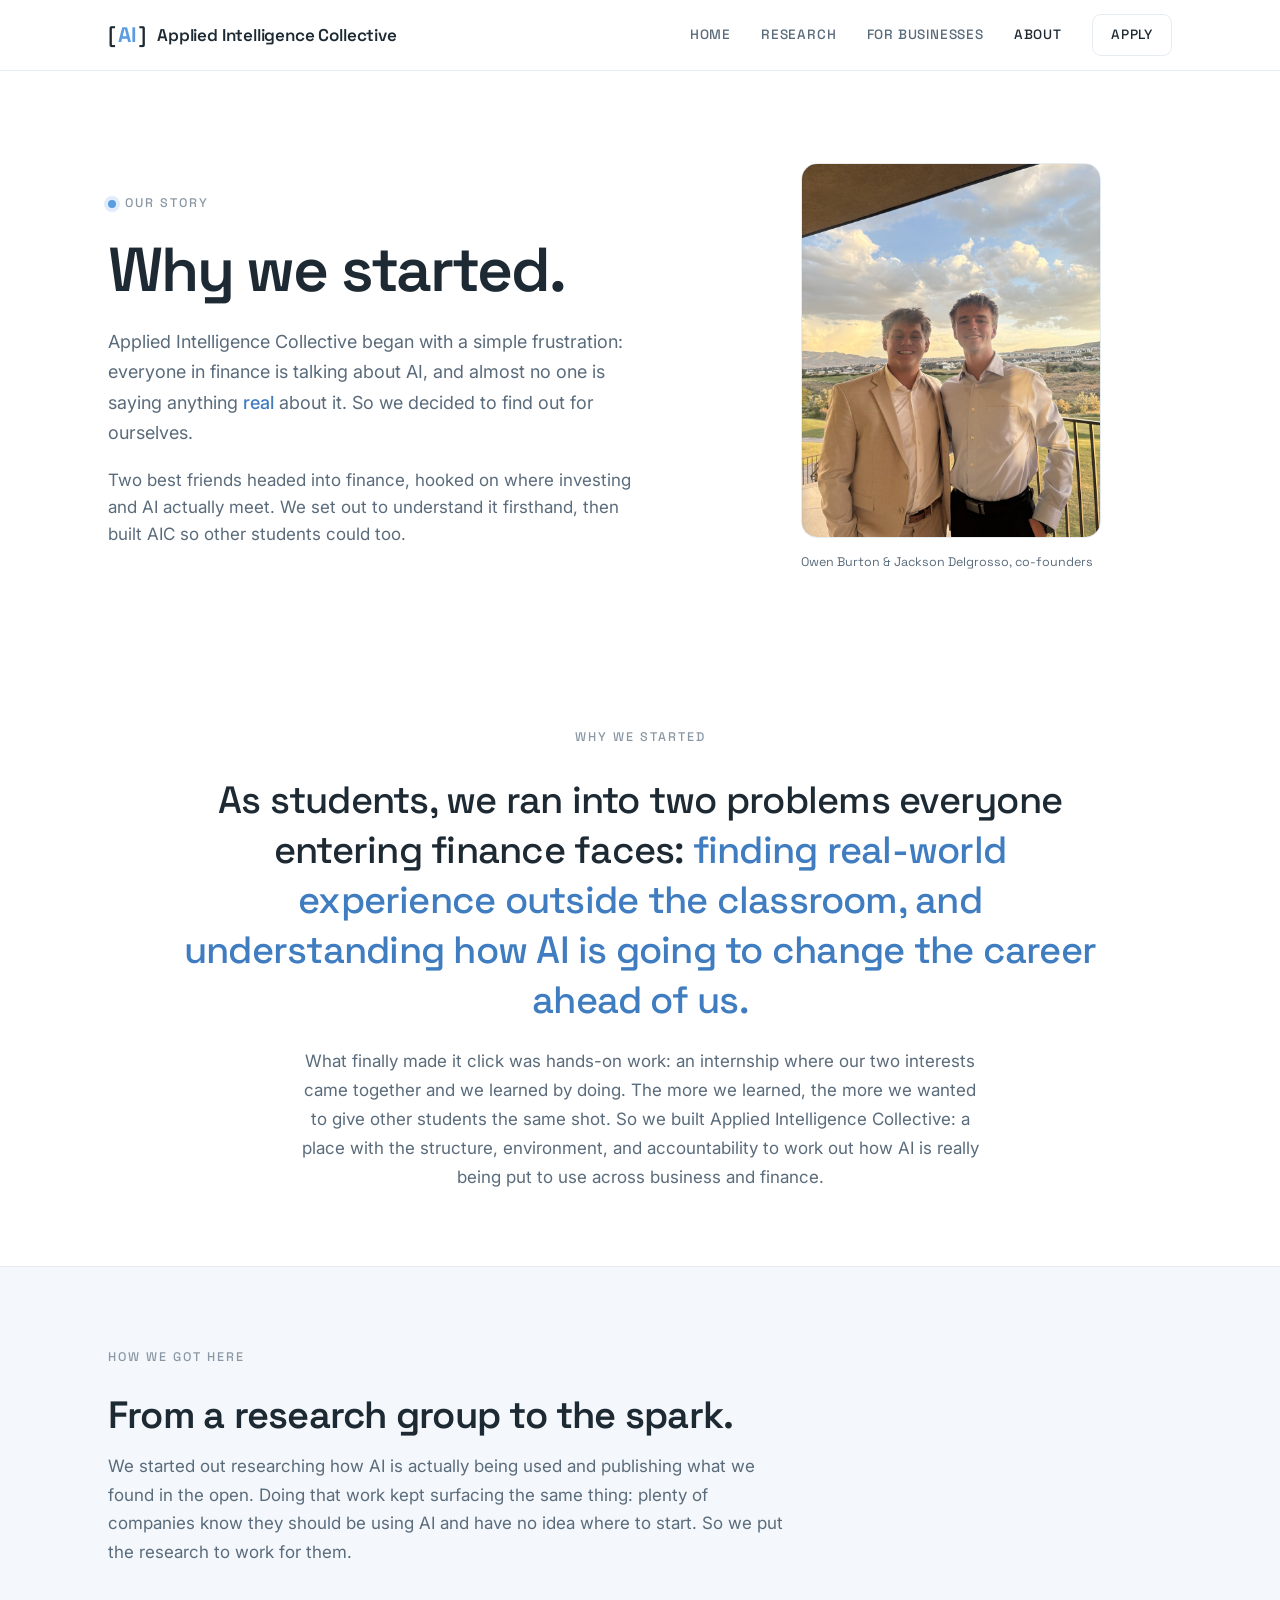
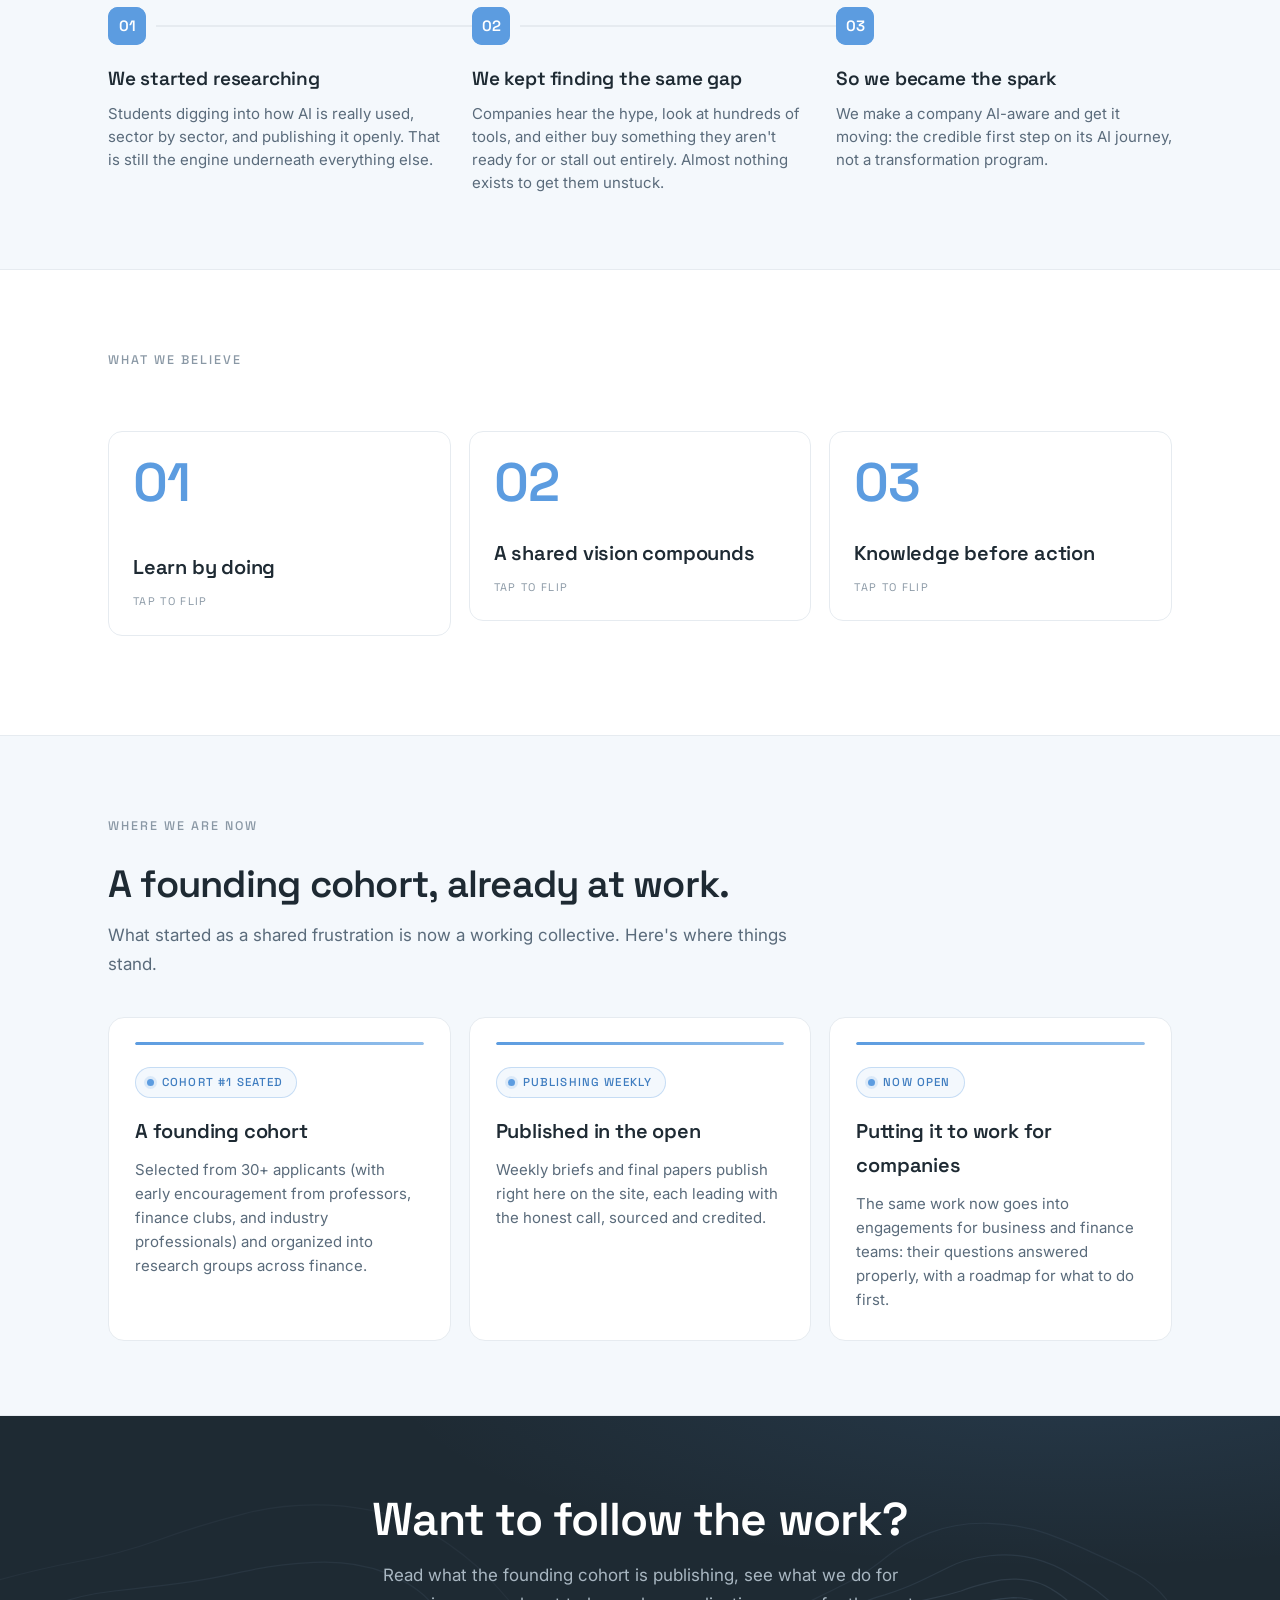
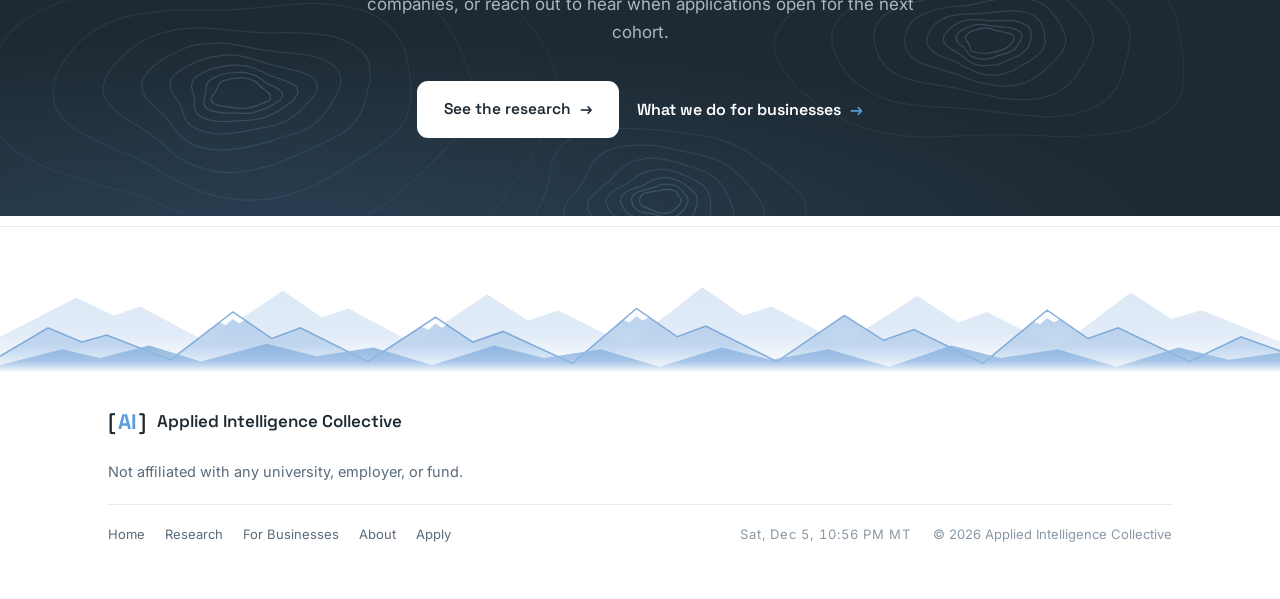
==== commit a6e067ec: "Rebuild the footer range, swap the dark bands to contours, fix two layout bugs Footer ridge: replace" ====
--- a/about.html
+++ b/about.html
@@ -146,63 +146,31 @@
       <p class="section-kicker">Where we are now</p>
       <h2 class="tracks-head">A founding cohort, already at work.</h2>
       <p class="tracks-lead muted">What started as a shared frustration is now a working collective. Here's where things stand.</p>
-      <ol class="flip-grid">
-        <li>
-          <button class="flip-card" type="button" aria-pressed="false">
-            <span class="flip-inner">
-              <span class="flip-face flip-front">
-                <span class="flip-num" aria-hidden="true">01</span>
-                <span class="flip-title">A founding cohort</span>
-                <span class="flip-hint">Tap to flip</span>
-              </span>
-              <span class="flip-face flip-back">
-                <span class="flip-back-title">A founding cohort</span>
-                <span class="flip-body">Selected from 30+ applicants (with early encouragement from professors, finance clubs, and industry professionals) and organized into research groups across finance.</span>
-              </span>
-            </span>
-          </button>
-        </li>
-        <li>
-          <button class="flip-card" type="button" aria-pressed="false">
-            <span class="flip-inner">
-              <span class="flip-face flip-front">
-                <span class="flip-num" aria-hidden="true">02</span>
-                <span class="flip-title">Published in the open</span>
-                <span class="flip-hint">Tap to flip</span>
-              </span>
-              <span class="flip-face flip-back">
-                <span class="flip-back-title">Published in the open</span>
-                <span class="flip-body">Weekly briefs and final papers publish right here on the site, each leading with the honest call, sourced and credited.</span>
-              </span>
-            </span>
-          </button>
-        </li>
-        <li>
-          <button class="flip-card" type="button" aria-pressed="false">
-            <span class="flip-inner">
-              <span class="flip-face flip-front">
-                <span class="flip-num" aria-hidden="true">03</span>
-                <span class="flip-title">Putting it to work for companies</span>
-                <span class="flip-hint">Tap to flip</span>
-              </span>
-              <span class="flip-face flip-back">
-                <span class="flip-back-title">Putting it to work for companies</span>
-                <span class="flip-body">The same work now goes into engagements for business and finance teams: their questions answered properly, with a roadmap for what to do first.</span>
-              </span>
-            </span>
-          </button>
-        </li>
-      </ol>
+      <ul class="status-grid">
+        <li class="status-card">
+          <span class="status-rule" aria-hidden="true"><i></i></span>
+          <span class="status-pill">Cohort #1 seated</span>
+          <h3>A founding cohort</h3>
+          <p>Selected from 30+ applicants (with early encouragement from professors, finance clubs, and industry professionals) and organized into research groups across finance.</p>
+        </li>
+        <li class="status-card">
+          <span class="status-rule" aria-hidden="true"><i></i></span>
+          <span class="status-pill">Publishing weekly</span>
+          <h3>Published in the open</h3>
+          <p>Weekly briefs and final papers publish right here on the site, each leading with the honest call, sourced and credited.</p>
+        </li>
+        <li class="status-card">
+          <span class="status-rule" aria-hidden="true"><i></i></span>
+          <span class="status-pill">Now open</span>
+          <h3>Putting it to work for companies</h3>
+          <p>The same work now goes into engagements for business and finance teams: their questions answered properly, with a roadmap for what to do first.</p>
+        </li>
+      </ul>
     </div>
   </section>
 
   <!-- CTA -->
   <section class="cta-band center">
-    <svg class="cta-ridge" viewBox="0 0 1440 320" preserveAspectRatio="none" aria-hidden="true" focusable="false">
-      <path d="M0 320 L0 208 L180 120 L340 200 L520 84 L700 190 L880 110 L1060 210 L1240 130 L1440 220 L1440 320 Z" fill="rgba(255,255,255,.04)"/>
-      <path d="M0 320 L0 250 L220 160 L420 240 L640 140 L860 250 L1080 170 L1300 260 L1440 200 L1440 320 Z" fill="#16202A"/>
-      <path d="M0 250 L220 160 L420 240 L640 140 L860 250 L1080 170 L1300 260 L1440 200" fill="none" stroke="rgba(92,156,224,.22)" stroke-width="2" vector-effect="non-scaling-stroke"/>
-    </svg>
     <div class="wrap">
       <h2>Want to follow the work?</h2>
       <p>Read what the founding cohort is publishing, see what we do for companies, or reach out to hear when applications open for the next cohort.</p>
@@ -215,11 +183,34 @@
 </main>
 
 <footer class="site-footer">
-  <svg class="footer-ridge" viewBox="0 0 1440 320" preserveAspectRatio="none" aria-hidden="true" focusable="false">
-    <path d="M0 208 L180 120 L340 200 L520 84 L700 190 L880 110 L1060 210 L1240 130 L1440 220"
-          fill="none" stroke="#A9C9EC" stroke-width="1.5" vector-effect="non-scaling-stroke"/>
-    <path d="M0 250 L220 160 L420 240 L640 140 L860 250 L1080 170 L1300 260 L1440 200"
-          fill="none" stroke="#5C9CE0" stroke-width="2" vector-effect="non-scaling-stroke" opacity=".65"/>
+  <svg class="footer-ridge" viewBox="0 0 1440 130" preserveAspectRatio="none" aria-hidden="true" focusable="false">
+    <defs>
+      <linearGradient id="fr-far" x1="0" y1="0" x2="0" y2="1">
+        <stop offset="0" stop-color="#DCE8F6"/><stop offset=".55" stop-color="#DCE8F6" stop-opacity=".85"/><stop offset="1" stop-color="#DCE8F6" stop-opacity="0"/>
+      </linearGradient>
+      <linearGradient id="fr-mid" x1="0" y1="0" x2="0" y2="1">
+        <stop offset="0" stop-color="#B6D0EC"/><stop offset=".58" stop-color="#B6D0EC" stop-opacity=".8"/><stop offset="1" stop-color="#B6D0EC" stop-opacity="0"/>
+      </linearGradient>
+      <linearGradient id="fr-near" x1="0" y1="0" x2="0" y2="1">
+        <stop offset="0" stop-color="#8FB6E0"/><stop offset=".6" stop-color="#8FB6E0" stop-opacity=".72"/><stop offset="1" stop-color="#8FB6E0" stop-opacity="0"/>
+      </linearGradient>
+    </defs>
+    <!-- far range: highest summits, softest tone -->
+    <path fill="url(#fr-far)" d="M0 90 L86 46 L128 66 L158 56 L232 96 L318 38 L362 68 L392 58 L466 98 L548 42 L594 72 L628 60 L706 100 L790 34 L836 66 L868 56 L948 98 L1032 44 L1078 74 L1110 62 L1190 102 L1272 40 L1318 70 L1352 60 L1440 96 L1440 130 L0 130 Z"/>
+    <!-- mid range -->
+    <path fill="url(#fr-mid)" d="M0 112 L54 80 L92 96 L120 88 L192 116 L262 62 L306 92 L338 80 L414 118 L490 68 L532 96 L566 84 L644 120 L716 58 L762 90 L794 78 L874 118 L950 66 L994 94 L1028 82 L1106 120 L1178 60 L1224 92 L1258 80 L1338 118 L1396 90 L1440 106 L1440 130 L0 130 Z"/>
+    <!-- snow caps: what actually makes them read as mountains at this height -->
+    <g fill="#FFFFFF" opacity=".92">
+      <path d="M241 78 L262 62 L275 71 L269 75 L262 70 L254 77 L247 74 Z"/>
+      <path d="M467 83 L490 68 L503 76 L497 80 L490 75 L482 82 L475 79 Z"/>
+      <path d="M694 77 L716 58 L730 68 L723 72 L716 67 L708 74 L701 71 Z"/>
+      <path d="M1156 78 L1178 60 L1192 70 L1186 74 L1178 69 L1170 76 L1163 73 Z"/>
+    </g>
+    <!-- crisp ridgeline over the mid summits: the definition Owen was missing -->
+    <path fill="none" stroke="#5C93CE" stroke-opacity=".7" stroke-width="1.5" vector-effect="non-scaling-stroke"
+          d="M0 112 L54 80 L92 96 L120 88 L192 116 L262 62 L306 92 L338 80 L414 118 L490 68 L532 96 L566 84 L644 120 L716 58 L762 90 L794 78 L874 118 L950 66 L994 94 L1028 82 L1106 120 L1178 60 L1224 92 L1258 80 L1338 118 L1396 90 L1440 106"/>
+    <!-- foreground foothills, darkest, grounding the range -->
+    <path fill="url(#fr-near)" d="M0 122 L70 104 L112 114 L168 100 L226 118 L300 98 L356 112 L420 102 L486 122 L556 100 L612 114 L676 104 L742 124 L812 102 L868 116 L932 104 L1000 124 L1070 100 L1126 114 L1190 104 L1256 124 L1326 102 L1382 116 L1440 108 L1440 130 L0 130 Z"/>
   </svg>
   <div class="wrap footer-inner">
     <div class="footer-brand">
--- a/styles.css
+++ b/styles.css
@@ -230,6 +230,30 @@
    Without JS the grid never gets .flip-ready and the faces render stacked as
    one static card, so the copy is always readable. */
 .flip-grid{list-style:none;display:grid;grid-template-columns:repeat(3,1fr);gap:18px;margin-top:34px}
+
+/* status board — about.html "Where we are now".
+   Deliberately NOT flip cards. That section is a status report, so the substance
+   should be readable at a glance rather than hidden behind an interaction, and
+   the page already spends its one flip on "What we believe". Reusing the flip
+   there made the two sections read as the same section twice. */
+.status-grid{list-style:none;display:grid;grid-template-columns:repeat(3,1fr);
+  gap:18px;margin-top:38px}
+.status-card{background:var(--paper);border:1px solid var(--line);border-radius:16px;
+  padding:24px 26px 28px;display:flex;flex-direction:column}
+.status-rule{display:block;height:3px;border-radius:2px;background:var(--line);
+  overflow:hidden;margin-bottom:22px}
+.status-rule i{display:block;height:100%;border-radius:2px;
+  background:linear-gradient(90deg,var(--sky),#93BFEB)}
+.status-pill{align-self:flex-start;display:inline-flex;align-items:center;gap:8px;
+  font-family:"Space Grotesk",sans-serif;font-size:11.5px;letter-spacing:.1em;
+  text-transform:uppercase;font-weight:500;color:var(--sky-dark);
+  background:rgba(92,156,224,.07);border:1px solid rgba(92,156,224,.3);
+  border-radius:999px;padding:5px 13px 5px 11px}
+.status-pill::before{content:"";width:7px;height:7px;border-radius:50%;
+  background:var(--sky);box-shadow:0 0 0 3px rgba(92,156,224,.16);flex:none}
+.status-card h3{font-family:"Space Grotesk",sans-serif;font-size:20px;font-weight:600;
+  letter-spacing:-.01em;margin:16px 0 10px}
+.status-card p{color:var(--muted);font-size:15px;line-height:1.6}
 .flip-grid > li{display:flex}
 .flip-card{
   flex:1;display:flex;perspective:1100px;min-height:230px;
@@ -403,7 +427,24 @@
 .doc-link .tag{font-size:11px;letter-spacing:.1em;text-transform:uppercase;color:var(--faint);font-weight:500}
 
 /* cta band */
-.cta-band{background:var(--graphite);color:#fff;padding:78px 0;position:relative;overflow:hidden}
+/* The dark band used to carry a filled mountain silhouette, which fought the
+   footer range sitting a few hundred pixels below it (two ranges stacked).
+   It now carries a topographic contour texture instead: the same terrain read
+   from above, so it rhymes with the ridge without repeating it.
+   Layers, top to bottom: a soft sky glow for depth, the contour map, the flat
+   graphite base. cta-texture.svg is generated by
+   /AIC Website/Scripts/gen_contours.py — regenerate it, don't hand-edit it. */
+.cta-band{
+  background-color:var(--graphite);color:#fff;padding:78px 0;
+  position:relative;overflow:hidden;
+  background-image:
+    radial-gradient(120% 90% at 22% 108%, rgba(92,156,224,.20) 0%, rgba(92,156,224,0) 58%),
+    radial-gradient(90% 80% at 84% -10%, rgba(92,156,224,.13) 0%, rgba(92,156,224,0) 60%),
+    url("cta-texture.svg");
+  background-repeat:no-repeat,no-repeat,no-repeat;
+  background-size:auto,auto,cover;
+  background-position:center,center,center bottom;
+}
 .cta-band h2{font-family:"Space Grotesk",sans-serif;font-weight:600;
   font-size:clamp(28px,4vw,46px);letter-spacing:-.02em;line-height:1.1;max-width:760px}
 .cta-band p{color:#A9B7C2;margin-top:16px;max-width:560px}
@@ -416,9 +457,6 @@
 /* text-align does not move flex items, so a centered band still needs this or the
    button hangs off the left edge under a centered heading */
 .cta-band.center .actions{justify-content:center}
-/* mountain silhouette on the band's floor, behind the copy */
-.cta-ridge{position:absolute;left:0;right:0;bottom:0;width:100%;
-  height:clamp(90px,15vw,170px);pointer-events:none}
 .cta-band .wrap{position:relative;z-index:1}
 
 /* ---------- form ---------- */
@@ -519,9 +557,14 @@
 .site-footer{border-top:1px solid var(--line);padding:30px 0 54px;margin-top:10px}
 /* the brand ridge, closing every page. A flow element (not pinned) so it can
    never overlap the footer text, and width:100% (never 100vw) so it can never
-   cause horizontal overflow. */
-.footer-ridge{display:block;width:100%;height:clamp(44px,7vw,84px);
-  pointer-events:none;opacity:.5;margin-bottom:36px}
+   cause horizontal overflow.
+   The viewBox is 1440x130 and the height tops out at 130px, so at desktop width
+   the artwork maps ~1:1 and the peaks keep their real slope. Do NOT restore the
+   old 1440x320 viewBox: squashed into a 60px band it flattened every summit into
+   a sawtooth, which is what made the first version look weak. Opacity is baked
+   into the SVG's own gradients, so no opacity here. */
+.footer-ridge{display:block;width:100%;height:clamp(74px,9vw,130px);
+  pointer-events:none;margin-bottom:32px}
 .footer-inner{display:flex;flex-direction:column;gap:20px}
 .footer-brand{display:flex;align-items:center;gap:11px;font-family:"Space Grotesk",sans-serif;
   font-weight:600;color:var(--graphite)}
@@ -652,7 +695,11 @@
 .path-grid{display:grid;grid-template-columns:1fr 1fr;gap:20px;margin-top:38px}
 .path-card{background:var(--mist-2);border:1px solid var(--line);border-radius:16px;
   padding:32px 30px;display:flex;flex-direction:column}
-.path-card .panel-kicker{margin-bottom:6px}
+/* flex:none is load-bearing. The kicker is a <p>, so `.path-card p{flex:1}` below
+   matched it too and let the KICKER absorb the card's spare height (67px instead
+   of 18px), shoving the h3 down and away from its label on whichever card had the
+   shorter headline. Keep the kicker out of the flex growth. */
+.path-card .panel-kicker{margin-bottom:6px;flex:none}
 .path-card h3{font-family:"Space Grotesk",sans-serif;font-size:24px;font-weight:600;
   letter-spacing:-.01em;margin-bottom:10px}
 .path-card p{color:var(--muted);font-size:15.5px;flex:1;margin-bottom:20px}
@@ -819,12 +866,13 @@
    so no-JS / reduced-motion visitors see everything normally with no flash. */
 
 /* cards carry their own transition so the hover lift and the reveal share it */
-.path-card,.feature-card,.stat-card,.price-card,.paper-card,.rigor-card{
+.path-card,.feature-card,.stat-card,.price-card,.paper-card,.rigor-card,
+.status-card{
   transition:transform .4s cubic-bezier(.2,.7,.2,1),box-shadow .3s ease,
              border-color .15s ease,opacity .5s ease;
 }
 .path-card:hover,.feature-card:hover,.stat-card:hover,.price-card:hover,
-.paper-card:hover,.rigor-card:hover{
+.paper-card:hover,.rigor-card:hover,.status-card:hover{
   transform:translateY(-5px);box-shadow:0 12px 30px rgba(30,42,51,.09);
 }
 /* the flip card lifts on its own wrapper: .flip-inner owns the rotate, so the
@@ -838,7 +886,8 @@
 html.anim .stat-card,
 html.anim .price-card,
 html.anim .paper-card,
-html.anim .rigor-card{opacity:0;transform:translateY(18px)}
+html.anim .rigor-card,
+html.anim .status-card{opacity:0;transform:translateY(18px)}
 
 /* reveal — text / list / block elements.
    KEEP THE :where(). It holds this rule at `html.anim` specificity (0,1,1) so the .rv-in
@@ -896,6 +945,17 @@
 html.anim .rigor-card .rc-tick{stroke-dasharray:1;stroke-dashoffset:1;
   transition:stroke-dashoffset .5s ease-out .4s}
 html.anim .rigor-card.rv-in .rc-tick{stroke-dashoffset:0}
+
+/* the status card's accent rule draws left to right once the card lands.
+   Sequenced with --d, not an inline delay: reveal.js sets transition-delay on
+   the .status-card itself and cannot reach a child, same reason the step
+   timeline carries its own --d. */
+html.anim .status-card{--d:0ms}
+html.anim .status-card:nth-child(2){--d:140ms}
+html.anim .status-card:nth-child(3){--d:280ms}
+html.anim .status-card .status-rule i{transform:scaleX(0);transform-origin:left;
+  transition:transform .7s cubic-bezier(.2,.7,.2,1) calc(var(--d) + .18s)}
+html.anim .status-card.rv-in .status-rule i{transform:scaleX(1)}
 
 /* ---------- responsive ---------- */
 @media (max-width:960px){
@@ -951,6 +1011,7 @@
    orphans every rule after the insertion point into the narrower tier. */
 @media (max-width:760px){
   .flip-grid{grid-template-columns:1fr;gap:14px}
+  .status-grid{grid-template-columns:1fr;gap:14px}
   .flip-card{min-height:170px}
   .rigor-grid{grid-template-columns:1fr}
   .footer-ridge{margin-bottom:26px}
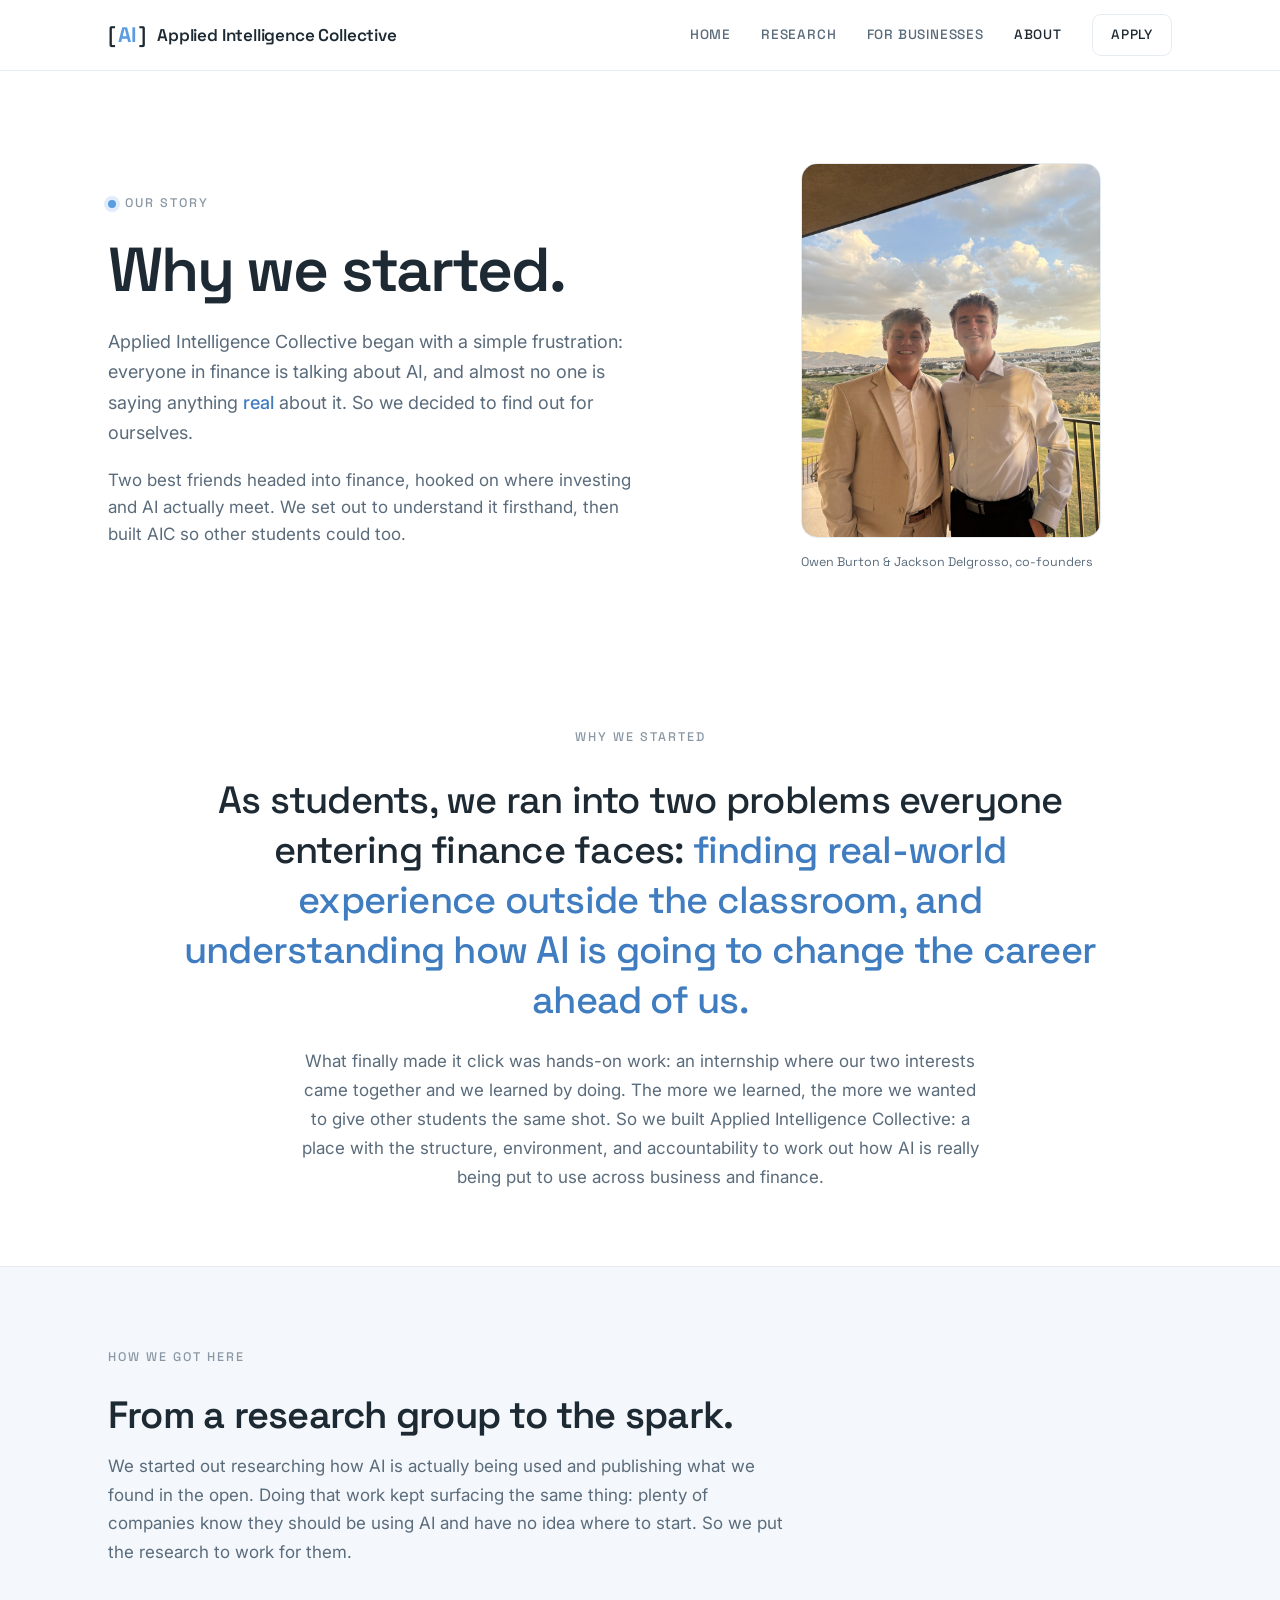
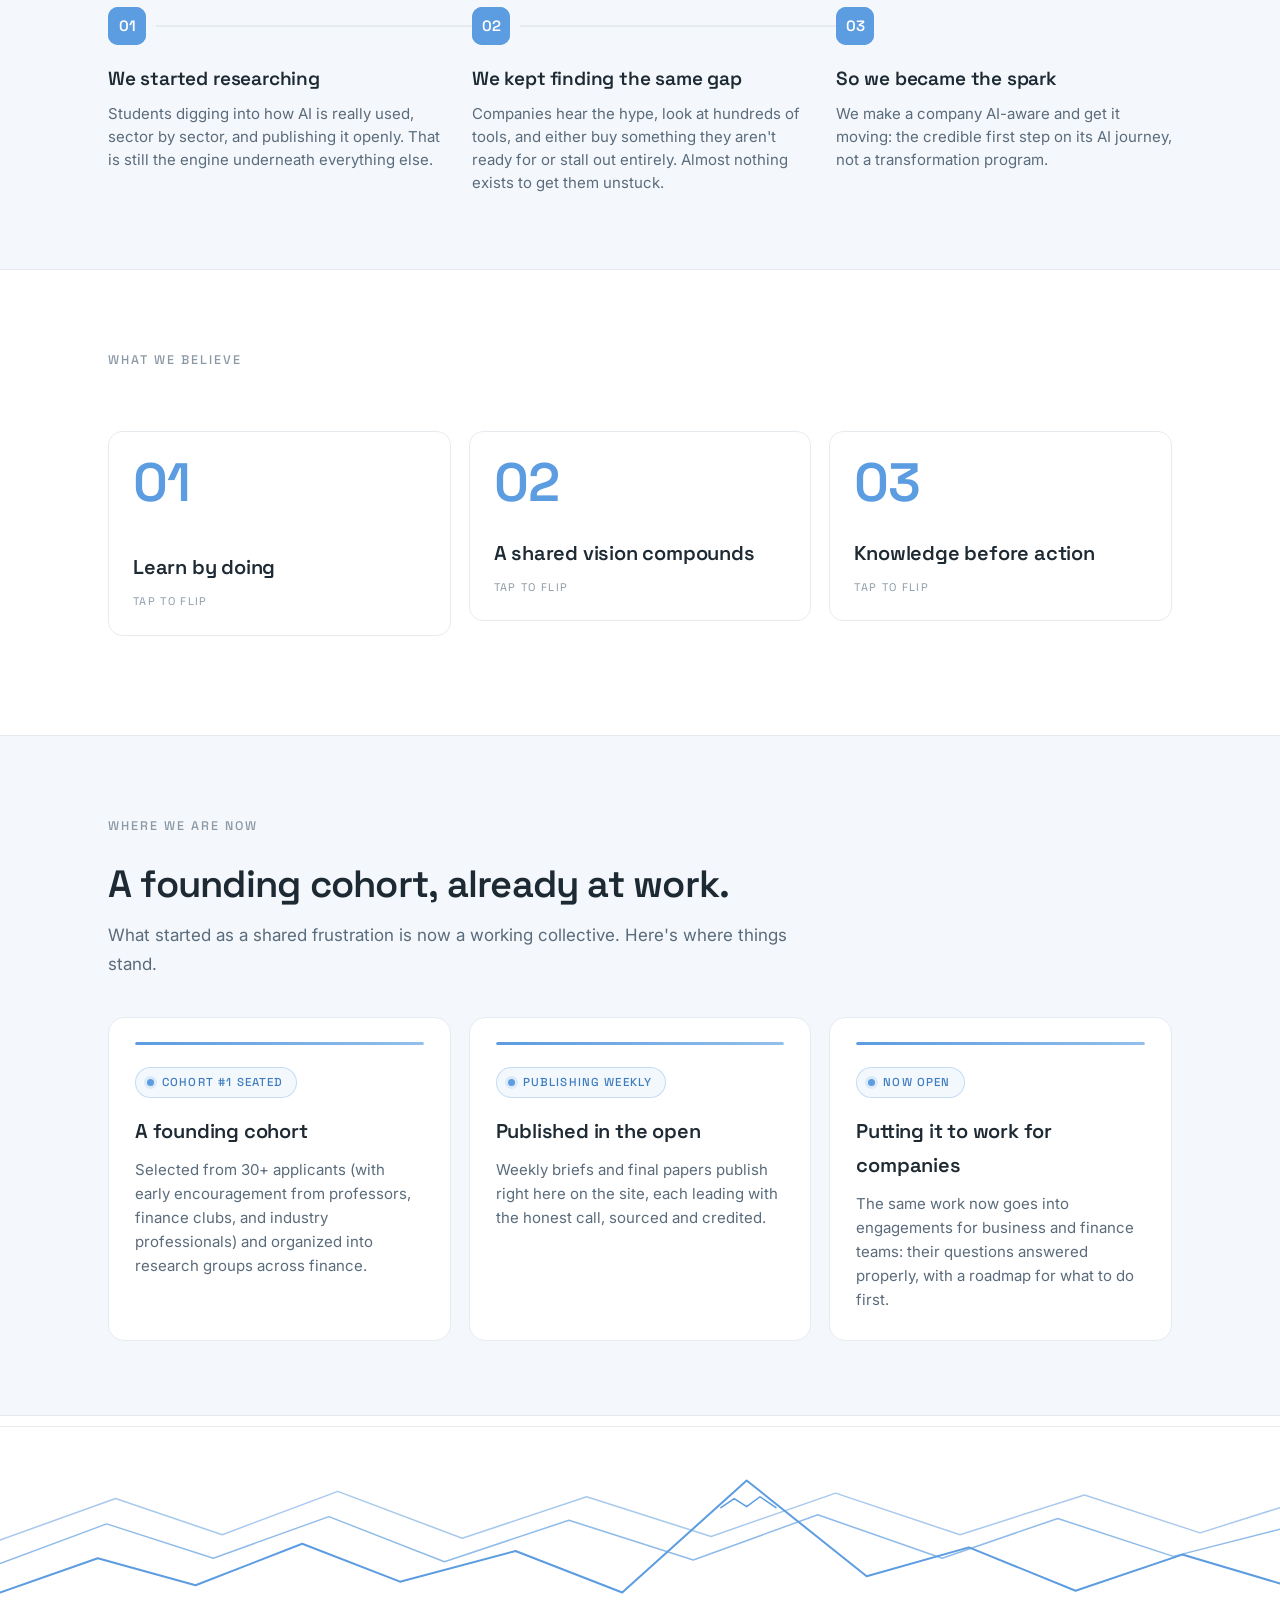
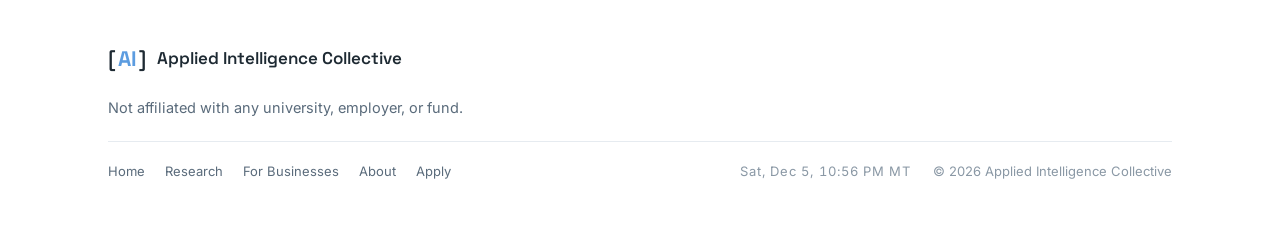
==== commit f6647510: "Remove the dark CTA bands, redraw the footer range as line art Owen's call: the five dark bands are " ====
--- a/about.html
+++ b/about.html
@@ -169,48 +169,30 @@
     </div>
   </section>
 
-  <!-- CTA -->
-  <section class="cta-band center">
-    <div class="wrap">
-      <h2>Want to follow the work?</h2>
-      <p>Read what the founding cohort is publishing, see what we do for companies, or reach out to hear when applications open for the next cohort.</p>
-      <div class="actions">
-        <a class="btn btn-light" href="research.html">See the research <span>→</span></a>
-        <a class="link-arrow" href="businesses.html">What we do for businesses <span>→</span></a>
-      </div>
-    </div>
-  </section>
 </main>
 
 <footer class="site-footer">
-  <svg class="footer-ridge" viewBox="0 0 1440 130" preserveAspectRatio="none" aria-hidden="true" focusable="false">
-    <defs>
-      <linearGradient id="fr-far" x1="0" y1="0" x2="0" y2="1">
-        <stop offset="0" stop-color="#DCE8F6"/><stop offset=".55" stop-color="#DCE8F6" stop-opacity=".85"/><stop offset="1" stop-color="#DCE8F6" stop-opacity="0"/>
-      </linearGradient>
-      <linearGradient id="fr-mid" x1="0" y1="0" x2="0" y2="1">
-        <stop offset="0" stop-color="#B6D0EC"/><stop offset=".58" stop-color="#B6D0EC" stop-opacity=".8"/><stop offset="1" stop-color="#B6D0EC" stop-opacity="0"/>
-      </linearGradient>
-      <linearGradient id="fr-near" x1="0" y1="0" x2="0" y2="1">
-        <stop offset="0" stop-color="#8FB6E0"/><stop offset=".6" stop-color="#8FB6E0" stop-opacity=".72"/><stop offset="1" stop-color="#8FB6E0" stop-opacity="0"/>
-      </linearGradient>
-    </defs>
-    <!-- far range: highest summits, softest tone -->
-    <path fill="url(#fr-far)" d="M0 90 L86 46 L128 66 L158 56 L232 96 L318 38 L362 68 L392 58 L466 98 L548 42 L594 72 L628 60 L706 100 L790 34 L836 66 L868 56 L948 98 L1032 44 L1078 74 L1110 62 L1190 102 L1272 40 L1318 70 L1352 60 L1440 96 L1440 130 L0 130 Z"/>
-    <!-- mid range -->
-    <path fill="url(#fr-mid)" d="M0 112 L54 80 L92 96 L120 88 L192 116 L262 62 L306 92 L338 80 L414 118 L490 68 L532 96 L566 84 L644 120 L716 58 L762 90 L794 78 L874 118 L950 66 L994 94 L1028 82 L1106 120 L1178 60 L1224 92 L1258 80 L1338 118 L1396 90 L1440 106 L1440 130 L0 130 Z"/>
-    <!-- snow caps: what actually makes them read as mountains at this height -->
-    <g fill="#FFFFFF" opacity=".92">
-      <path d="M241 78 L262 62 L275 71 L269 75 L262 70 L254 77 L247 74 Z"/>
-      <path d="M467 83 L490 68 L503 76 L497 80 L490 75 L482 82 L475 79 Z"/>
-      <path d="M694 77 L716 58 L730 68 L723 72 L716 67 L708 74 L701 71 Z"/>
-      <path d="M1156 78 L1178 60 L1192 70 L1186 74 L1178 69 L1170 76 L1163 73 Z"/>
-    </g>
-    <!-- crisp ridgeline over the mid summits: the definition Owen was missing -->
-    <path fill="none" stroke="#5C93CE" stroke-opacity=".7" stroke-width="1.5" vector-effect="non-scaling-stroke"
-          d="M0 112 L54 80 L92 96 L120 88 L192 116 L262 62 L306 92 L338 80 L414 118 L490 68 L532 96 L566 84 L644 120 L716 58 L762 90 L794 78 L874 118 L950 66 L994 94 L1028 82 L1106 120 L1178 60 L1224 92 L1258 80 L1338 118 L1396 90 L1440 106"/>
-    <!-- foreground foothills, darkest, grounding the range -->
-    <path fill="url(#fr-near)" d="M0 122 L70 104 L112 114 L168 100 L226 118 L300 98 L356 112 L420 102 L486 122 L556 100 L612 114 L676 104 L742 124 L812 102 L868 116 L932 104 L1000 124 L1070 100 L1126 114 L1190 104 L1256 124 L1326 102 L1382 116 L1440 108 L1440 130 L0 130 Z"/>
+  <svg class="footer-ridge" viewBox="0 0 1440 170" preserveAspectRatio="none" aria-hidden="true" focusable="false"
+       fill="none" stroke-linecap="round" stroke-linejoin="round">
+    <!-- THE THREE RIDGES MUST NOT CROSS. Depth reads only if far sits above mid
+         sits above near across the whole width; the one deliberate exception is
+         the dominant near summit at x=840, which breaks up through both the way
+         the hero's main peak does. Three freely-crossing polylines in a band this
+         short just read as a tangle of lines, which is what the first line-art
+         pass looked like. If you move a point, re-check it against the layer
+         above and below it at that x. -->
+    <!-- far ridge -->
+    <path d="M0,92 L130,46 L250,86 L380,38 L520,90 L660,44 L800,88 L940,40 L1080,86 L1220,42 L1350,84 L1440,56"
+          stroke="#A9C9EC" stroke-width="1.5" vector-effect="non-scaling-stroke"/>
+    <!-- mid ridge -->
+    <path d="M0,118 L120,74 L240,112 L370,66 L500,116 L640,70 L780,114 L920,64 L1060,112 L1190,68 L1320,110 L1440,80"
+          stroke="#8FBBE8" stroke-width="1.5" vector-effect="non-scaling-stroke"/>
+    <!-- near range, carrying the one dominant summit -->
+    <path d="M0,150 L110,112 L220,142 L340,96 L450,138 L580,104 L700,150 L840,26 L975,132 L1090,100 L1210,148 L1330,108 L1440,140"
+          stroke="#5C9CE0" stroke-width="2" vector-effect="non-scaling-stroke"/>
+    <!-- snow on the main peak, drawn the same way as the hero scene's -->
+    <path d="M811,56 L826,46 L840,55 L855,44 L873,56"
+          stroke="#5C9CE0" stroke-width="1.5" vector-effect="non-scaling-stroke"/>
   </svg>
   <div class="wrap footer-inner">
     <div class="footer-brand">
--- a/styles.css
+++ b/styles.css
@@ -426,39 +426,6 @@
 .doc-link:hover{border-color:var(--sky);color:var(--sky-dark)}
 .doc-link .tag{font-size:11px;letter-spacing:.1em;text-transform:uppercase;color:var(--faint);font-weight:500}
 
-/* cta band */
-/* The dark band used to carry a filled mountain silhouette, which fought the
-   footer range sitting a few hundred pixels below it (two ranges stacked).
-   It now carries a topographic contour texture instead: the same terrain read
-   from above, so it rhymes with the ridge without repeating it.
-   Layers, top to bottom: a soft sky glow for depth, the contour map, the flat
-   graphite base. cta-texture.svg is generated by
-   /AIC Website/Scripts/gen_contours.py — regenerate it, don't hand-edit it. */
-.cta-band{
-  background-color:var(--graphite);color:#fff;padding:78px 0;
-  position:relative;overflow:hidden;
-  background-image:
-    radial-gradient(120% 90% at 22% 108%, rgba(92,156,224,.20) 0%, rgba(92,156,224,0) 58%),
-    radial-gradient(90% 80% at 84% -10%, rgba(92,156,224,.13) 0%, rgba(92,156,224,0) 60%),
-    url("cta-texture.svg");
-  background-repeat:no-repeat,no-repeat,no-repeat;
-  background-size:auto,auto,cover;
-  background-position:center,center,center bottom;
-}
-.cta-band h2{font-family:"Space Grotesk",sans-serif;font-weight:600;
-  font-size:clamp(28px,4vw,46px);letter-spacing:-.02em;line-height:1.1;max-width:760px}
-.cta-band p{color:#A9B7C2;margin-top:16px;max-width:560px}
-.cta-band .actions{margin-top:34px;display:flex;flex-wrap:wrap;gap:14px 18px;align-items:center}
-.cta-band .actions .link-arrow{color:#fff}
-.cta-band .actions .link-arrow:hover{color:var(--mist)}
-.cta-band .mark span{color:var(--sky)}
-.cta-band.center{text-align:center}
-.cta-band.center h2,.cta-band.center p{margin-left:auto;margin-right:auto}
-/* text-align does not move flex items, so a centered band still needs this or the
-   button hangs off the left edge under a centered heading */
-.cta-band.center .actions{justify-content:center}
-.cta-band .wrap{position:relative;z-index:1}
-
 /* ---------- form ---------- */
 .form-wrap{max-width:660px}
 .form-intro{color:var(--muted);margin-bottom:40px}
@@ -558,13 +525,16 @@
 /* the brand ridge, closing every page. A flow element (not pinned) so it can
    never overlap the footer text, and width:100% (never 100vw) so it can never
    cause horizontal overflow.
-   The viewBox is 1440x130 and the height tops out at 130px, so at desktop width
-   the artwork maps ~1:1 and the peaks keep their real slope. Do NOT restore the
-   old 1440x320 viewBox: squashed into a 60px band it flattened every summit into
-   a sawtooth, which is what made the first version look weak. Opacity is baked
-   into the SVG's own gradients, so no opacity here. */
-.footer-ridge{display:block;width:100%;height:clamp(74px,9vw,130px);
-  pointer-events:none;margin-bottom:32px}
+   It is STROKE-ONLY line art matching the home hero's scene (same sky palette,
+   same round caps, open polylines, no fills). A filled/layered version shipped
+   briefly and Owen asked for lines instead, so don't reintroduce fills.
+   The viewBox is 1440x170 and the height tops out at 170px, so at desktop width
+   the artwork maps ~1:1 and the peaks keep their real slope. Do NOT restore a
+   tall viewBox: squashed into a short band it flattens every summit into a
+   sawtooth, which is what made the very first version look weak.
+   Regenerate on all 8 pages via /AIC Website/Scripts/apply_ridge.py. */
+.footer-ridge{display:block;width:100%;height:clamp(96px,12vw,170px);
+  pointer-events:none;margin-bottom:30px}
 .footer-inner{display:flex;flex-direction:column;gap:20px}
 .footer-brand{display:flex;align-items:center;gap:11px;font-family:"Space Grotesk",sans-serif;
   font-weight:600;color:var(--graphite)}
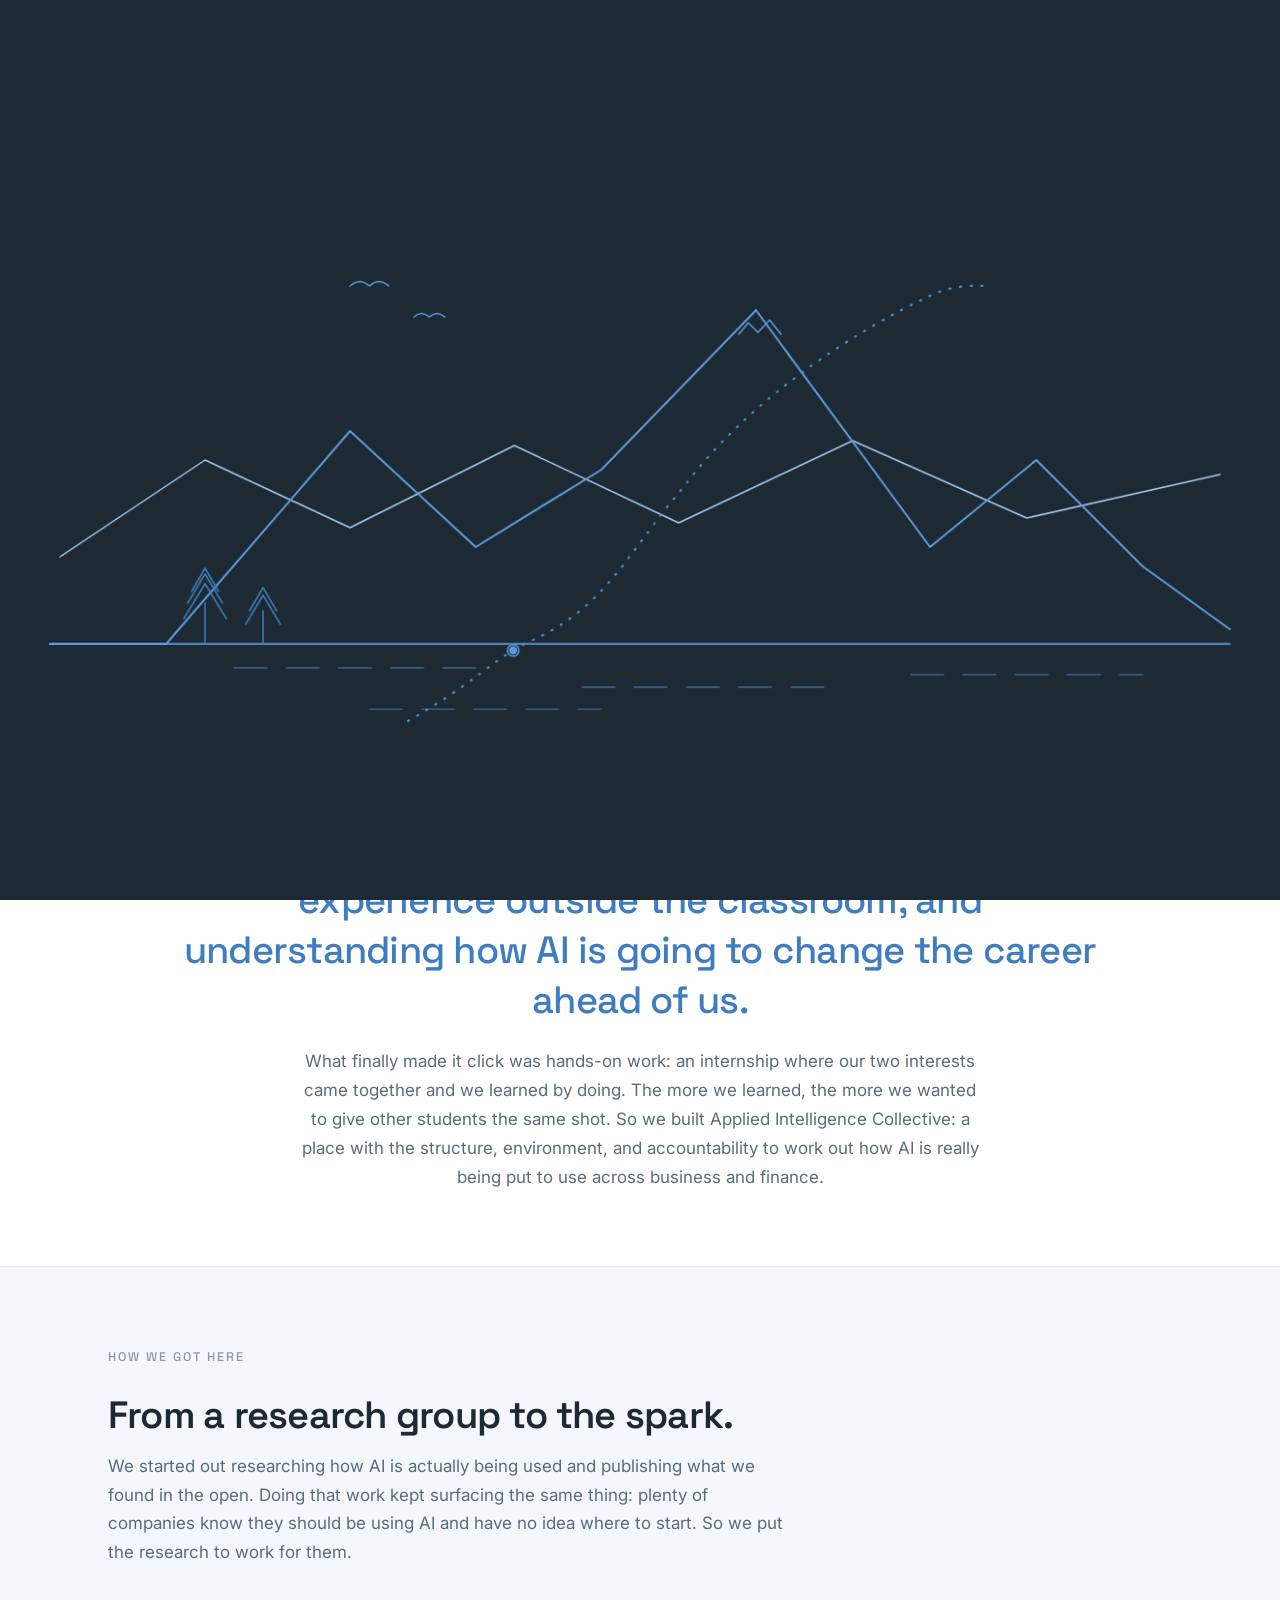
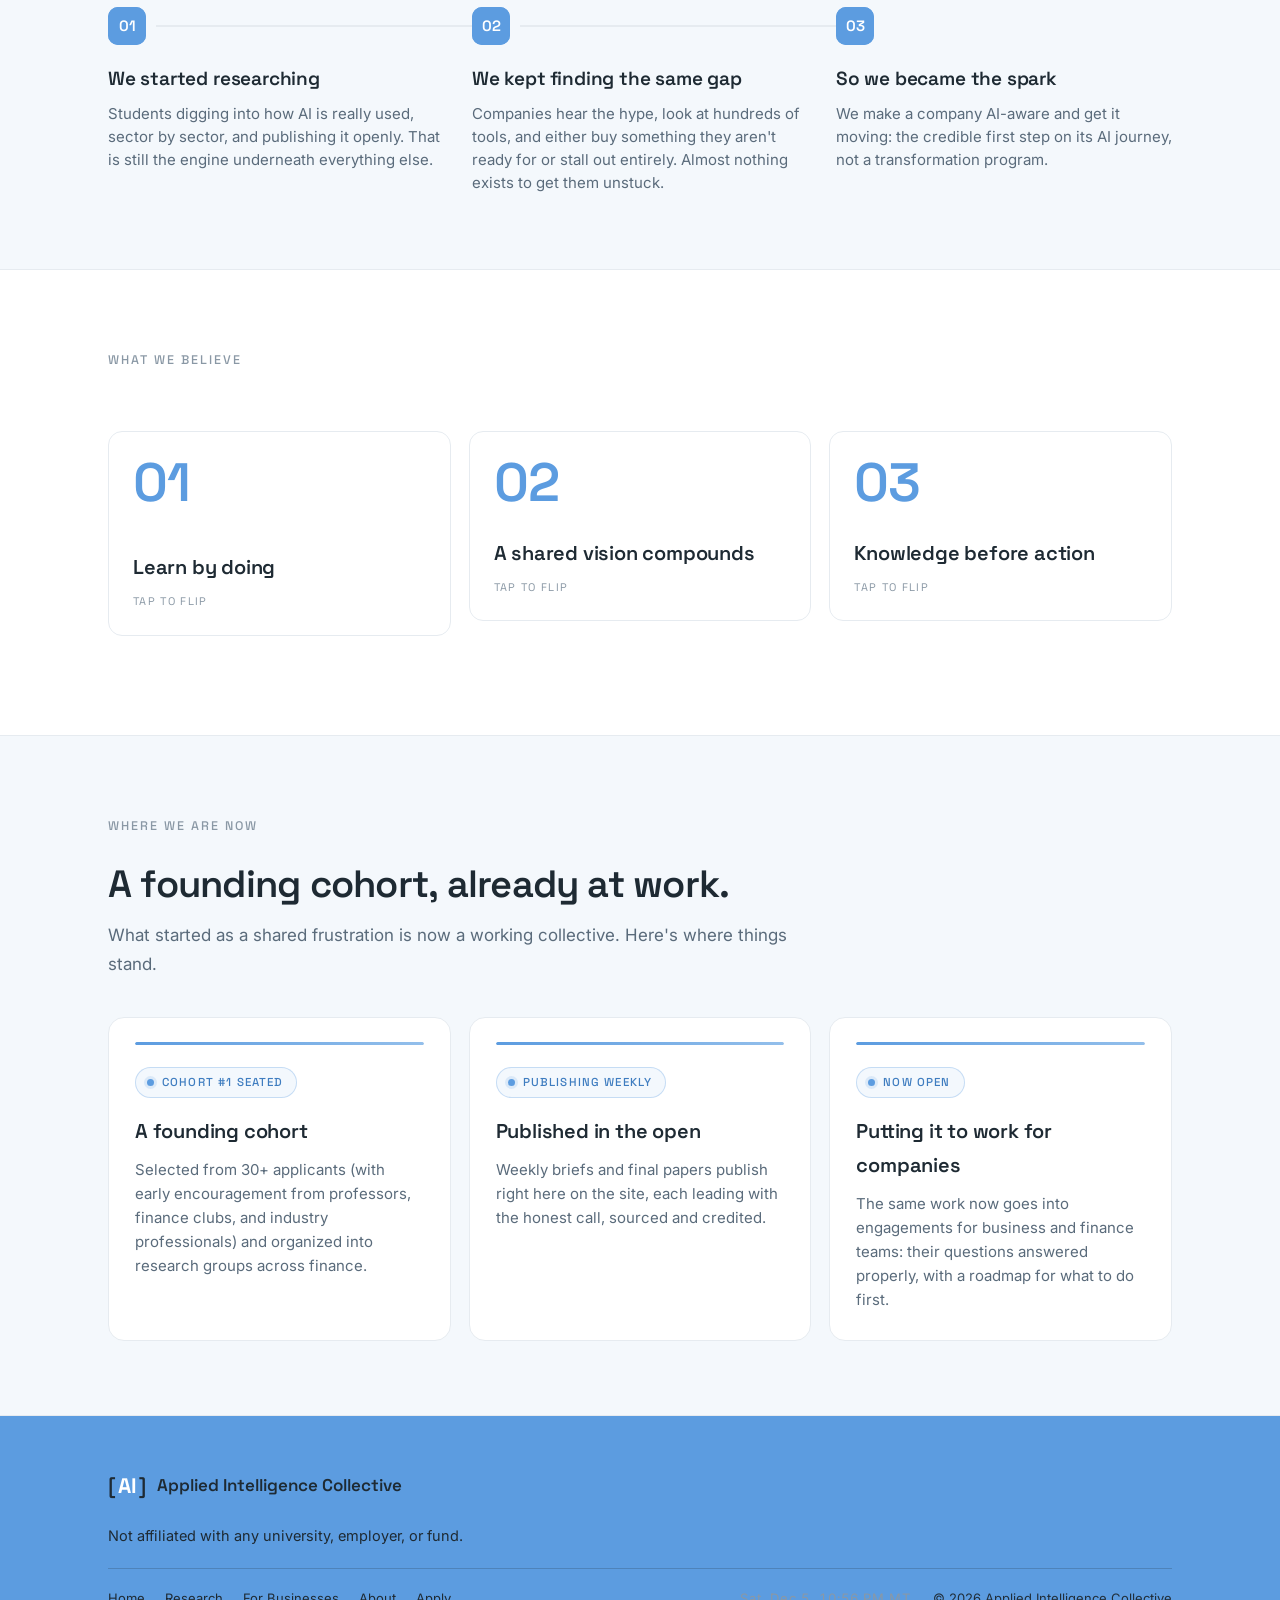
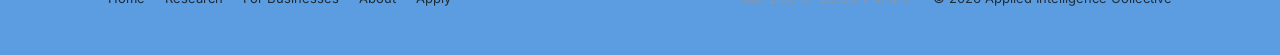
==== commit 68438b13: "Drop the footer mountains; the footer is now a solid sky block Owen's call: remove the ridge entirel" ====
--- a/about.html
+++ b/about.html
@@ -172,28 +172,6 @@
 </main>
 
 <footer class="site-footer">
-  <svg class="footer-ridge" viewBox="0 0 1440 170" preserveAspectRatio="none" aria-hidden="true" focusable="false"
-       fill="none" stroke-linecap="round" stroke-linejoin="round">
-    <!-- THE THREE RIDGES MUST NOT CROSS. Depth reads only if far sits above mid
-         sits above near across the whole width; the one deliberate exception is
-         the dominant near summit at x=840, which breaks up through both the way
-         the hero's main peak does. Three freely-crossing polylines in a band this
-         short just read as a tangle of lines, which is what the first line-art
-         pass looked like. If you move a point, re-check it against the layer
-         above and below it at that x. -->
-    <!-- far ridge -->
-    <path d="M0,92 L130,46 L250,86 L380,38 L520,90 L660,44 L800,88 L940,40 L1080,86 L1220,42 L1350,84 L1440,56"
-          stroke="#A9C9EC" stroke-width="1.5" vector-effect="non-scaling-stroke"/>
-    <!-- mid ridge -->
-    <path d="M0,118 L120,74 L240,112 L370,66 L500,116 L640,70 L780,114 L920,64 L1060,112 L1190,68 L1320,110 L1440,80"
-          stroke="#8FBBE8" stroke-width="1.5" vector-effect="non-scaling-stroke"/>
-    <!-- near range, carrying the one dominant summit -->
-    <path d="M0,150 L110,112 L220,142 L340,96 L450,138 L580,104 L700,150 L840,26 L975,132 L1090,100 L1210,148 L1330,108 L1440,140"
-          stroke="#5C9CE0" stroke-width="2" vector-effect="non-scaling-stroke"/>
-    <!-- snow on the main peak, drawn the same way as the hero scene's -->
-    <path d="M811,56 L826,46 L840,55 L855,44 L873,56"
-          stroke="#5C9CE0" stroke-width="1.5" vector-effect="non-scaling-stroke"/>
-  </svg>
   <div class="wrap footer-inner">
     <div class="footer-brand">
       <span class="mark" aria-hidden="true">[<span>AI</span>]</span>
--- a/styles.css
+++ b/styles.css
@@ -521,31 +521,36 @@
 }
 
 /* ---------- footer ---------- */
-.site-footer{border-top:1px solid var(--line);padding:30px 0 54px;margin-top:10px}
-/* the brand ridge, closing every page. A flow element (not pinned) so it can
-   never overlap the footer text, and width:100% (never 100vw) so it can never
-   cause horizontal overflow.
-   It is STROKE-ONLY line art matching the home hero's scene (same sky palette,
-   same round caps, open polylines, no fills). A filled/layered version shipped
-   briefly and Owen asked for lines instead, so don't reintroduce fills.
-   The viewBox is 1440x170 and the height tops out at 170px, so at desktop width
-   the artwork maps ~1:1 and the peaks keep their real slope. Do NOT restore a
-   tall viewBox: squashed into a short band it flattens every summit into a
-   sawtooth, which is what made the very first version look weak.
-   Regenerate on all 8 pages via /AIC Website/Scripts/apply_ridge.py. */
-.footer-ridge{display:block;width:100%;height:clamp(96px,12vw,170px);
-  pointer-events:none;margin-bottom:30px}
+/* The footer is a solid SKY block, Owen's call 2026-08-01: he wanted the bottom
+   of every page to "stick out more", using the same blue as the front-page
+   mountains (--sky #5C9CE0). The mountain ridge that used to live here is gone.
+   *** TEXT IS GRAPHITE, NOT WHITE, AND THAT IS NOT A STYLE CHOICE. ***
+   Measured against #5C9CE0: graphite #1E2A33 is 5.08:1 (passes WCAG AA), white
+   is 2.88:1 (fails badly for 13-14.5px text). Do not "fix" this to white.
+   Do not soften these greys with alpha either: the first attempt used
+   rgba(30,42,51,.82) and .72, which measure 3.08:1 and 2.28:1 and FAIL. Nothing
+   here goes below .96 alpha (4.77:1). Hierarchy comes from size and weight, not
+   from fading the text, because on a mid-tone ground fading it breaks legibility.
+   To use lighter text you would have to darken the blue, which is not the blue
+   Owen asked for. */
+.site-footer{background:var(--sky);color:var(--graphite);padding:52px 0 46px;margin-top:0}
 .footer-inner{display:flex;flex-direction:column;gap:20px}
 .footer-brand{display:flex;align-items:center;gap:11px;font-family:"Space Grotesk",sans-serif;
   font-weight:600;color:var(--graphite)}
-.footer-note{color:var(--muted);font-size:14.5px;max-width:560px}
+/* the wordmark's [AI] accent is Sky, which is invisible on a Sky ground */
+.site-footer .mark{color:var(--graphite)}
+.site-footer .mark span{color:#fff}
+.footer-note{color:var(--graphite);font-size:14.5px;max-width:560px}
 .footer-meta{display:flex;flex-wrap:wrap;align-items:center;gap:22px;
-  padding-top:18px;border-top:1px solid var(--line);
-  color:var(--faint);font-size:13px}
+  padding-top:18px;border-top:1px solid rgba(30,42,51,.22);
+  color:rgba(30,42,51,.96);font-size:13px}
 /* wrap: five links plus 20px gaps overflow a 320px viewport otherwise */
 .footer-nav{display:flex;flex-wrap:wrap;gap:12px 20px;margin-right:auto}
-.footer-nav a{color:var(--muted);transition:color .15s}
-.footer-nav a:hover{color:var(--graphite)}
+/* hover is an underline, not a colour shift: every colour light enough to read
+   as "brighter" than graphite on this ground fails contrast */
+.footer-nav a{color:var(--graphite);transition:text-decoration-color .15s;
+  text-decoration:underline;text-decoration-color:transparent;text-underline-offset:4px}
+.footer-nav a:hover{text-decoration-color:currentColor}
 
 /* ---------- pivot components (businesses + cohort #2) ---------- */
 
@@ -984,5 +989,5 @@
   .status-grid{grid-template-columns:1fr;gap:14px}
   .flip-card{min-height:170px}
   .rigor-grid{grid-template-columns:1fr}
-  .footer-ridge{margin-bottom:26px}
-}
+  .site-footer{padding:40px 0 38px}
+}
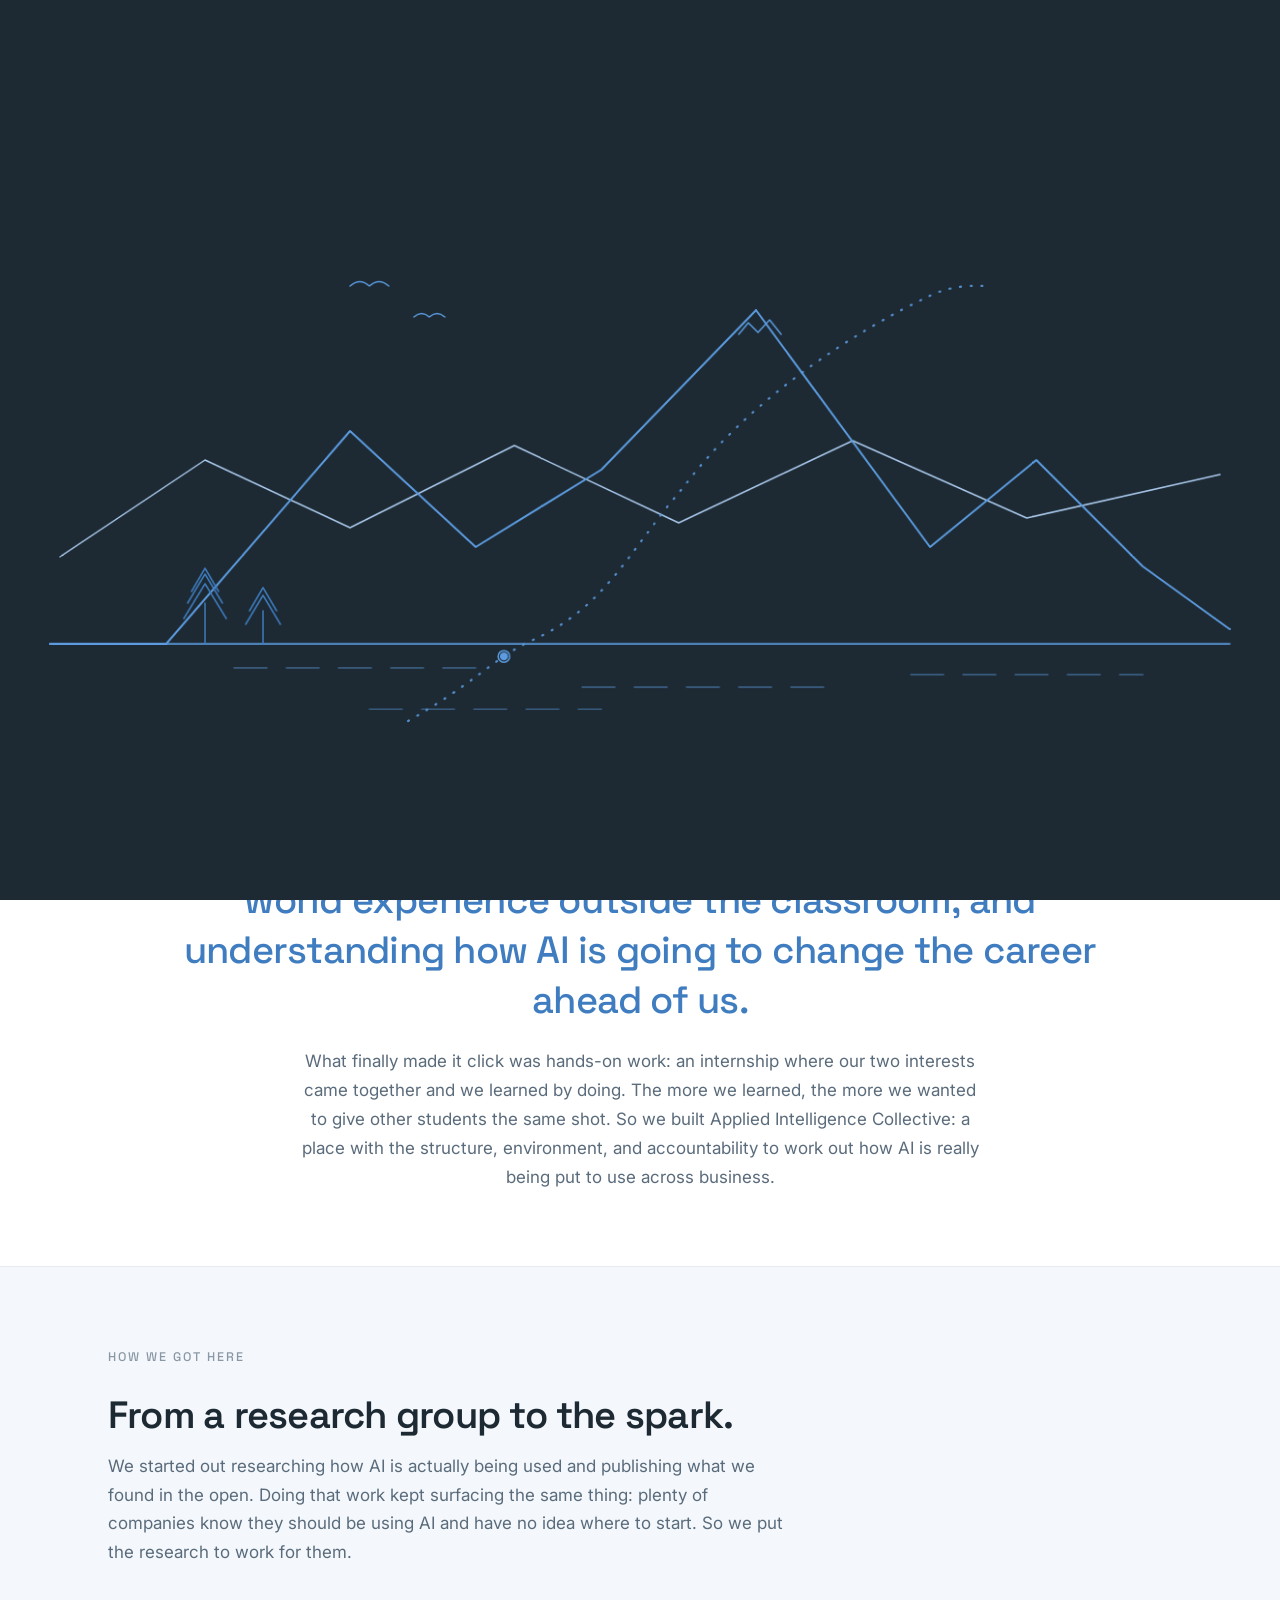
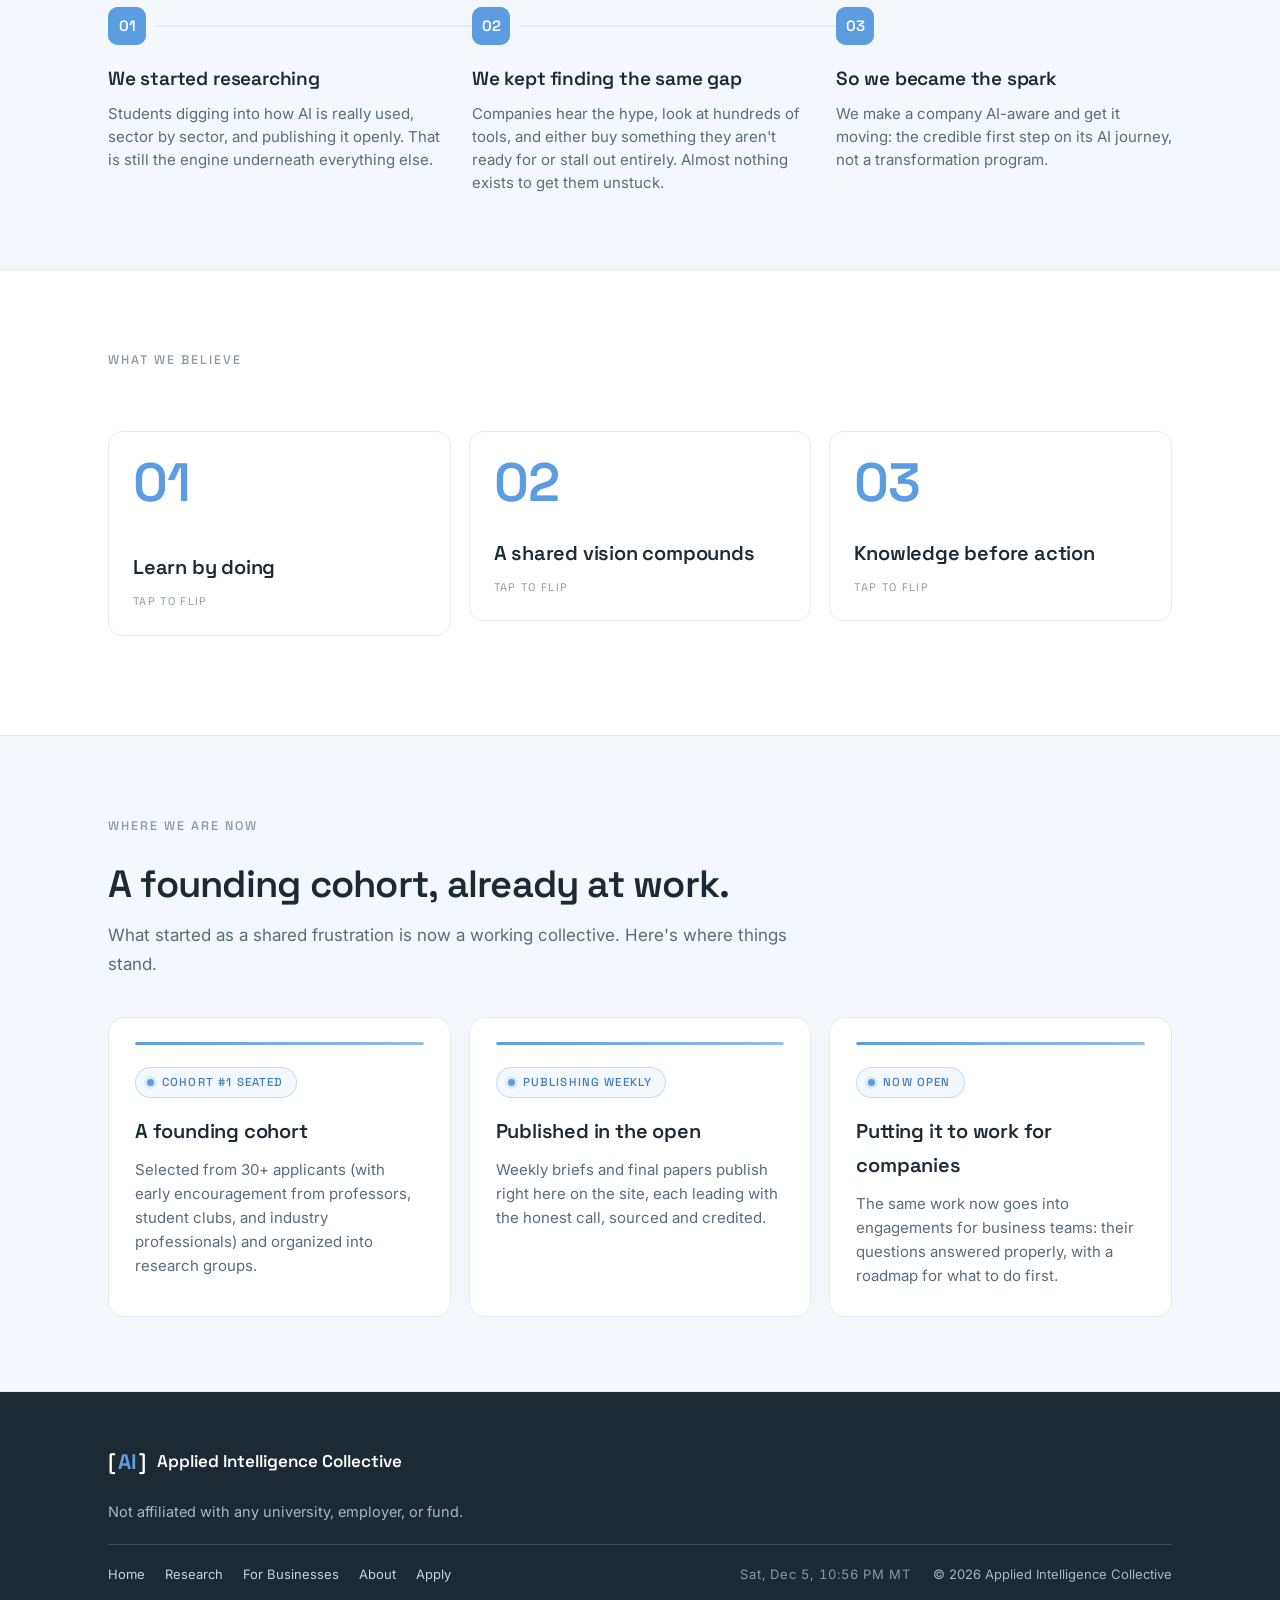
==== commit 320a7b8b: "About: broaden finance framing to business" ====
--- a/about.html
+++ b/about.html
@@ -4,7 +4,7 @@
 <meta charset="UTF-8" />
 <meta name="viewport" content="width=device-width, initial-scale=1.0" />
 <title>About · Applied Intelligence Collective</title>
-<meta name="description" content="Why we started Applied Intelligence Collective, and how we help business and finance teams work out where AI actually fits." />
+<meta name="description" content="Why we started Applied Intelligence Collective, and how we help companies work out where AI actually fits." />
 <link rel="preconnect" href="https://fonts.googleapis.com" />
 <link rel="preconnect" href="https://fonts.gstatic.com" crossorigin />
 <link href="https://fonts.googleapis.com/css2?family=Inter:wght@400;500;600&family=Space+Grotesk:wght@500;600;700&display=swap" rel="stylesheet" />
@@ -39,8 +39,8 @@
       <div class="hero-lead-col">
         <p class="eyebrow"><span class="dot"></span> Our story</p>
         <h1 class="hero-title">Why we started.</h1>
-        <p class="hero-lead">Applied Intelligence Collective began with a simple frustration: everyone in finance is talking about AI, and almost no one is saying anything <em>real</em> about it. So we decided to find out for ourselves.</p>
-        <p class="muted" style="margin-top:18px;max-width:540px;line-height:1.6">Two best friends headed into finance, hooked on where investing and AI actually meet. We set out to understand it firsthand, then built AIC so other students could too.</p>
+        <p class="hero-lead">Applied Intelligence Collective began with a simple frustration: every business is talking about AI, and almost no one is saying anything <em>real</em> about it. So we decided to find out for ourselves.</p>
+        <p class="muted" style="margin-top:18px;max-width:540px;line-height:1.6">Two best friends hooked on where AI and the way companies actually run come together. We set out to understand it firsthand, then built AIC so other students could too.</p>
       </div>
       <figure class="founders-figure" aria-label="The founders of Applied Intelligence Collective">
         <div class="founders-photo">
@@ -55,8 +55,8 @@
   <section class="section center statement-band">
     <div class="wrap">
       <p class="section-kicker">Why we started</p>
-      <p class="statement">As students, we ran into two problems everyone entering finance faces: <em>finding real-world experience outside the classroom, and understanding how AI is going to change the career ahead of us.</em></p>
-      <p class="muted statement-follow">What finally made it click was hands-on work: an internship where our two interests came together and we learned by doing. The more we learned, the more we wanted to give other students the same shot. So we built Applied Intelligence Collective: a place with the structure, environment, and accountability to work out how AI is really being put to use across business and finance.</p>
+      <p class="statement">As students, we ran into two problems everyone entering the business world faces: <em>finding real-world experience outside the classroom, and understanding how AI is going to change the career ahead of us.</em></p>
+      <p class="muted statement-follow">What finally made it click was hands-on work: an internship where our two interests came together and we learned by doing. The more we learned, the more we wanted to give other students the same shot. So we built Applied Intelligence Collective: a place with the structure, environment, and accountability to work out how AI is really being put to use across business.</p>
     </div>
   </section>
 
@@ -151,7 +151,7 @@
           <span class="status-rule" aria-hidden="true"><i></i></span>
           <span class="status-pill">Cohort #1 seated</span>
           <h3>A founding cohort</h3>
-          <p>Selected from 30+ applicants (with early encouragement from professors, finance clubs, and industry professionals) and organized into research groups across finance.</p>
+          <p>Selected from 30+ applicants (with early encouragement from professors, student clubs, and industry professionals) and organized into research groups.</p>
         </li>
         <li class="status-card">
           <span class="status-rule" aria-hidden="true"><i></i></span>
@@ -163,7 +163,7 @@
           <span class="status-rule" aria-hidden="true"><i></i></span>
           <span class="status-pill">Now open</span>
           <h3>Putting it to work for companies</h3>
-          <p>The same work now goes into engagements for business and finance teams: their questions answered properly, with a roadmap for what to do first.</p>
+          <p>The same work now goes into engagements for business teams: their questions answered properly, with a roadmap for what to do first.</p>
         </li>
       </ul>
     </div>
--- a/styles.css
+++ b/styles.css
@@ -521,36 +521,27 @@
 }
 
 /* ---------- footer ---------- */
-/* The footer is a solid SKY block, Owen's call 2026-08-01: he wanted the bottom
-   of every page to "stick out more", using the same blue as the front-page
-   mountains (--sky #5C9CE0). The mountain ridge that used to live here is gone.
-   *** TEXT IS GRAPHITE, NOT WHITE, AND THAT IS NOT A STYLE CHOICE. ***
-   Measured against #5C9CE0: graphite #1E2A33 is 5.08:1 (passes WCAG AA), white
-   is 2.88:1 (fails badly for 13-14.5px text). Do not "fix" this to white.
-   Do not soften these greys with alpha either: the first attempt used
-   rgba(30,42,51,.82) and .72, which measure 3.08:1 and 2.28:1 and FAIL. Nothing
-   here goes below .96 alpha (4.77:1). Hierarchy comes from size and weight, not
-   from fading the text, because on a mid-tone ground fading it breaks legibility.
-   To use lighter text you would have to darken the blue, which is not the blue
-   Owen asked for. */
-.site-footer{background:var(--sky);color:var(--graphite);padding:52px 0 46px;margin-top:0}
+/* Graphite block at the very bottom of every page, Owen's call 2026-08-01. The
+   sky-blue version before it was rejected, and the mountain ridge before that.
+   Note this is dark ONLY at the very bottom: the mid-page dark .cta-band
+   sections were removed the same day and are not coming back (see PAGES in
+   CLAUDE.md). Don't read this footer as licence to reintroduce those.
+   White on #1E2A33 is 14.7:1, so unlike the sky version this ground takes light
+   text comfortably; the muted tones below still clear AA. */
+.site-footer{background:var(--graphite);color:#fff;padding:52px 0 46px;margin-top:0}
 .footer-inner{display:flex;flex-direction:column;gap:20px}
 .footer-brand{display:flex;align-items:center;gap:11px;font-family:"Space Grotesk",sans-serif;
-  font-weight:600;color:var(--graphite)}
-/* the wordmark's [AI] accent is Sky, which is invisible on a Sky ground */
-.site-footer .mark{color:var(--graphite)}
-.site-footer .mark span{color:#fff}
-.footer-note{color:var(--graphite);font-size:14.5px;max-width:560px}
+  font-weight:600;color:#fff}
+.site-footer .mark{color:#fff}
+.site-footer .mark span{color:var(--sky)}
+.footer-note{color:#A9B7C2;font-size:14.5px;max-width:560px}
 .footer-meta{display:flex;flex-wrap:wrap;align-items:center;gap:22px;
-  padding-top:18px;border-top:1px solid rgba(30,42,51,.22);
-  color:rgba(30,42,51,.96);font-size:13px}
+  padding-top:18px;border-top:1px solid rgba(255,255,255,.16);
+  color:#A9B7C2;font-size:13px}
 /* wrap: five links plus 20px gaps overflow a 320px viewport otherwise */
 .footer-nav{display:flex;flex-wrap:wrap;gap:12px 20px;margin-right:auto}
-/* hover is an underline, not a colour shift: every colour light enough to read
-   as "brighter" than graphite on this ground fails contrast */
-.footer-nav a{color:var(--graphite);transition:text-decoration-color .15s;
-  text-decoration:underline;text-decoration-color:transparent;text-underline-offset:4px}
-.footer-nav a:hover{text-decoration-color:currentColor}
+.footer-nav a{color:#C6D2DC;transition:color .15s}
+.footer-nav a:hover{color:#fff}
 
 /* ---------- pivot components (businesses + cohort #2) ---------- */
 
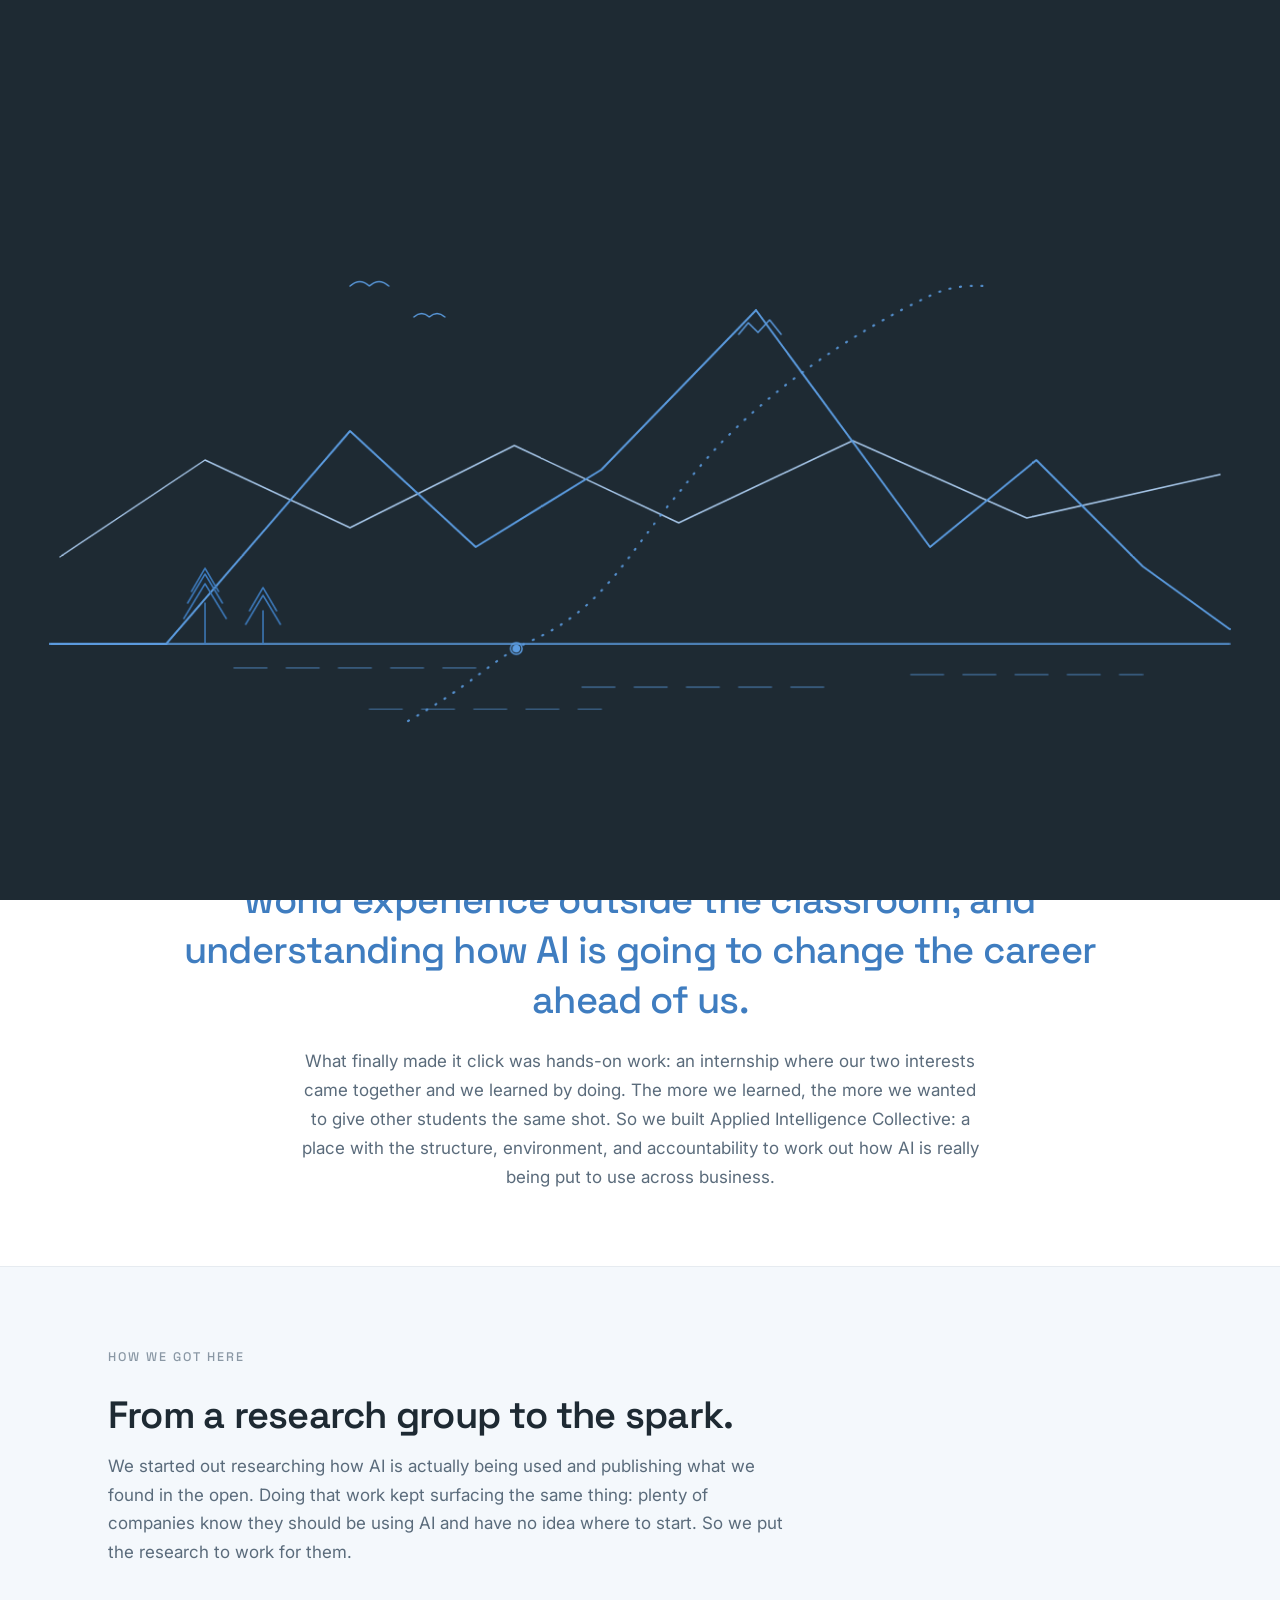
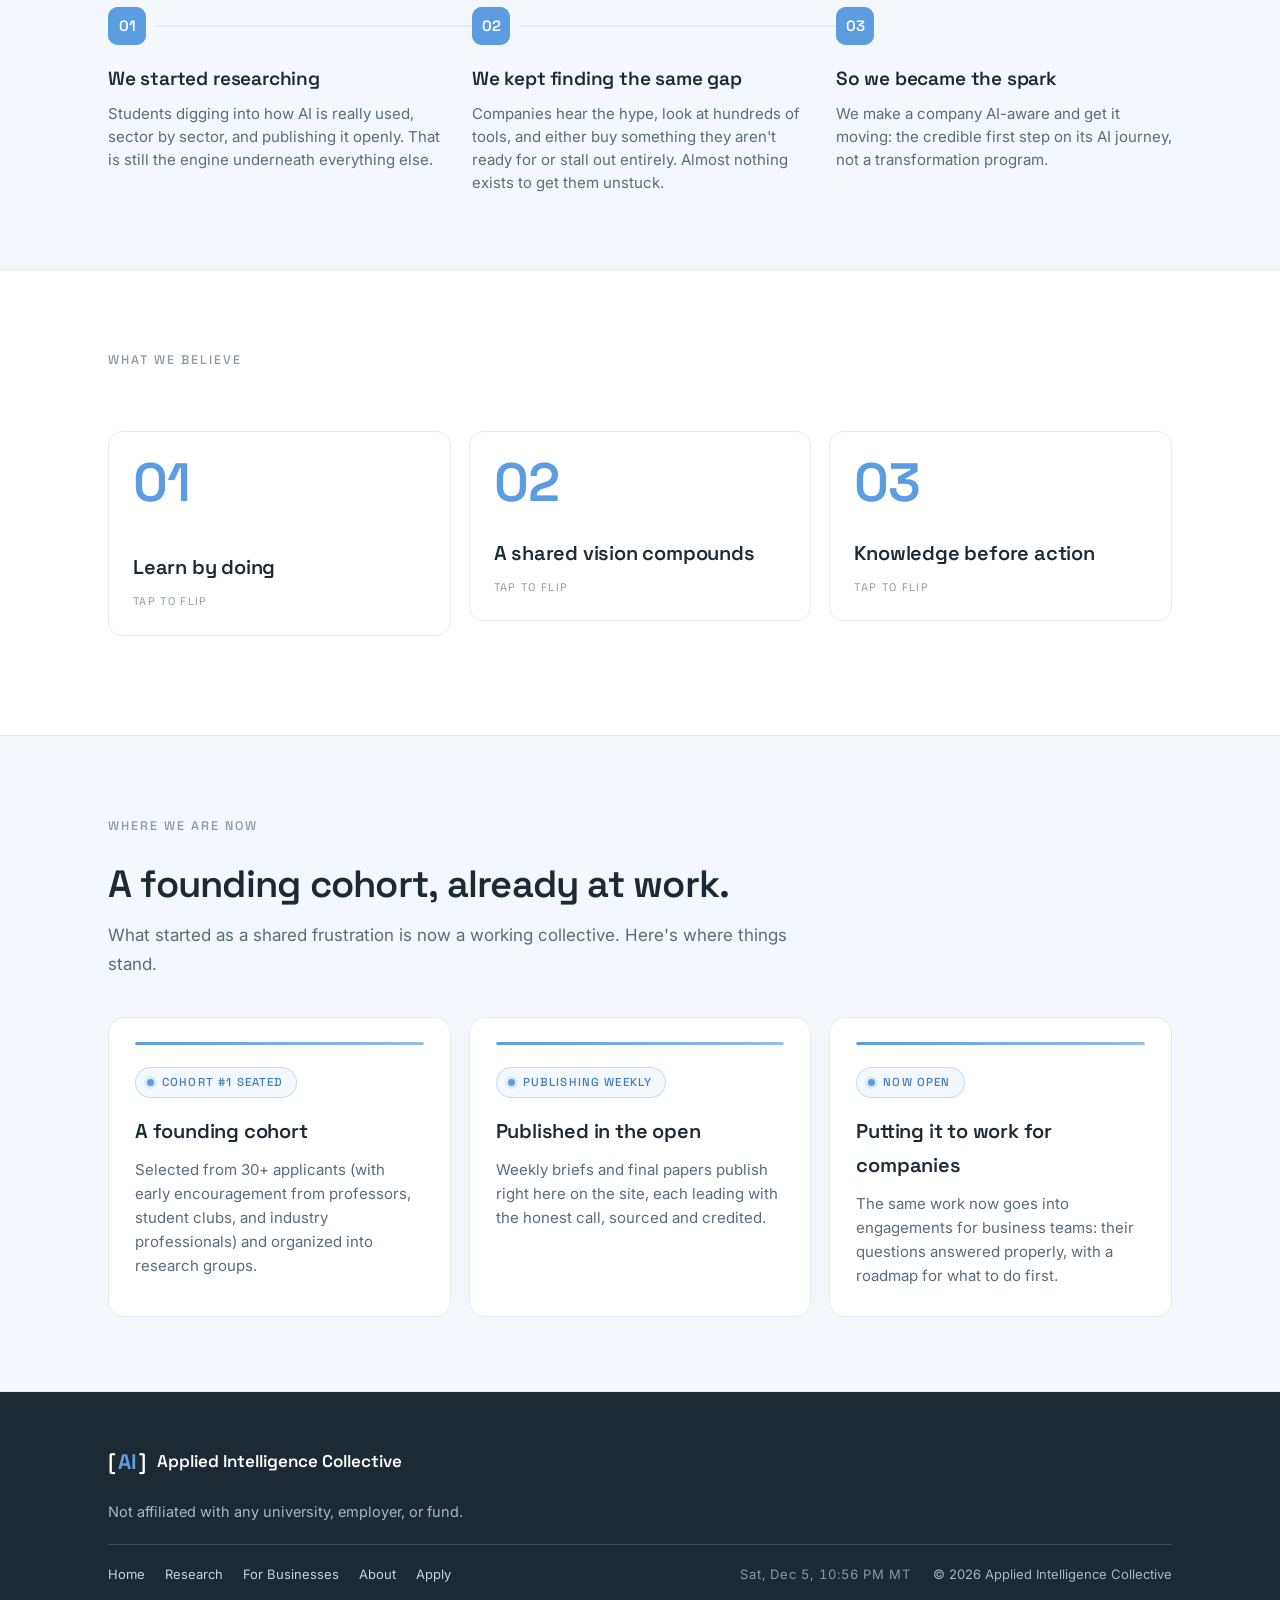
==== commit bec5fab5: "About: fix hero lead phrasing" ====
--- a/about.html
+++ b/about.html
@@ -39,7 +39,7 @@
       <div class="hero-lead-col">
         <p class="eyebrow"><span class="dot"></span> Our story</p>
         <h1 class="hero-title">Why we started.</h1>
-        <p class="hero-lead">Applied Intelligence Collective began with a simple frustration: every business is talking about AI, and almost no one is saying anything <em>real</em> about it. So we decided to find out for ourselves.</p>
+        <p class="hero-lead">Applied Intelligence Collective began with a simple frustration: everyone in business is talking about AI, and almost no one is saying anything <em>real</em> about it. It's just really hard to know what's working and what isn't. So we decided to find out for ourselves.</p>
         <p class="muted" style="margin-top:18px;max-width:540px;line-height:1.6">Two best friends hooked on where AI and the way companies actually run come together. We set out to understand it firsthand, then built AIC so other students could too.</p>
       </div>
       <figure class="founders-figure" aria-label="The founders of Applied Intelligence Collective">
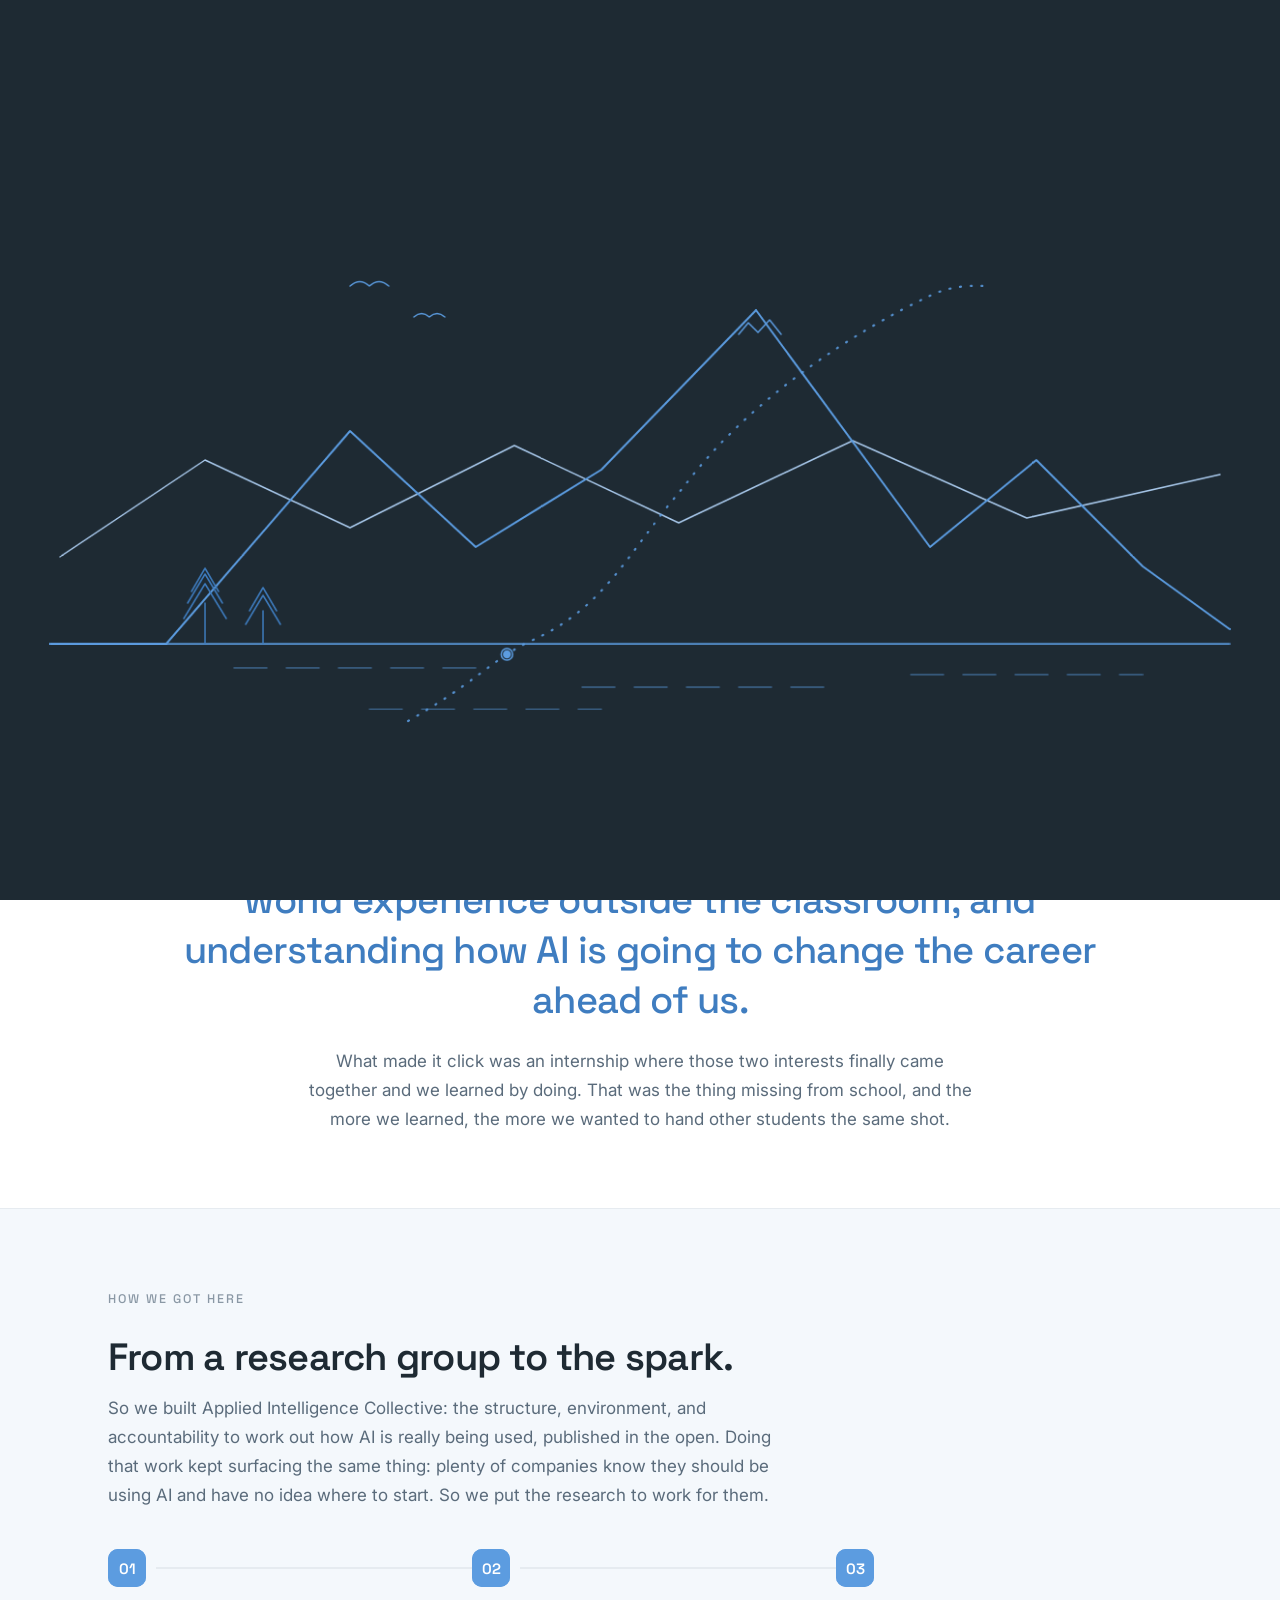
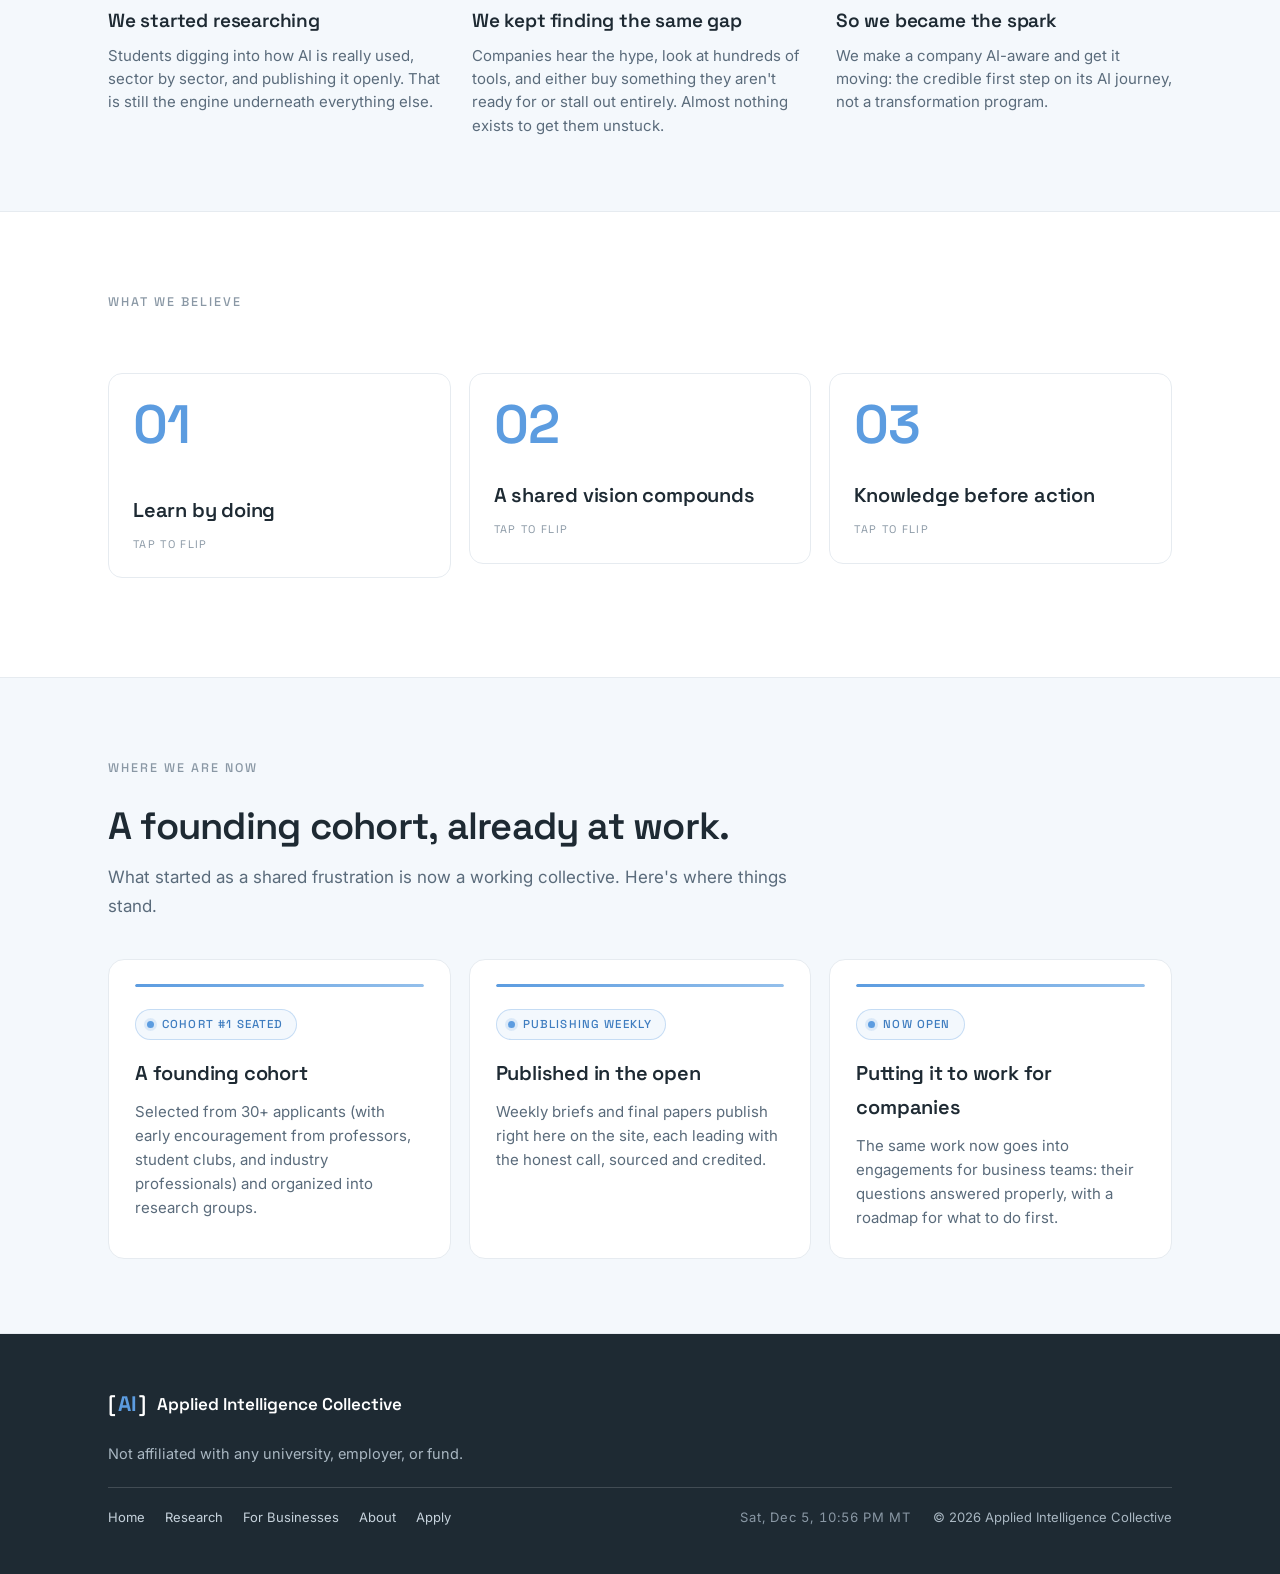
==== commit 17b36019: "About: split the origin story so each section has one job" ====
--- a/about.html
+++ b/about.html
@@ -51,12 +51,12 @@
     </div>
   </section>
 
-  <!-- WHY WE STARTED -->
+  <!-- THE GAP WE RAN INTO -->
   <section class="section center statement-band">
     <div class="wrap">
-      <p class="section-kicker">Why we started</p>
+      <p class="section-kicker">The gap we ran into</p>
       <p class="statement">As students, we ran into two problems everyone entering the business world faces: <em>finding real-world experience outside the classroom, and understanding how AI is going to change the career ahead of us.</em></p>
-      <p class="muted statement-follow">What finally made it click was hands-on work: an internship where our two interests came together and we learned by doing. The more we learned, the more we wanted to give other students the same shot. So we built Applied Intelligence Collective: a place with the structure, environment, and accountability to work out how AI is really being put to use across business.</p>
+      <p class="muted statement-follow">What made it click was an internship where those two interests finally came together and we learned by doing. That was the thing missing from school, and the more we learned, the more we wanted to hand other students the same shot.</p>
     </div>
   </section>
 
@@ -65,7 +65,7 @@
     <div class="wrap">
       <p class="section-kicker">How we got here</p>
       <h2 class="tracks-head">From a research group to the spark.</h2>
-      <p class="tracks-lead muted">We started out researching how AI is actually being used and publishing what we found in the open. Doing that work kept surfacing the same thing: plenty of companies know they should be using AI and have no idea where to start. So we put the research to work for them.</p>
+      <p class="tracks-lead muted">So we built Applied Intelligence Collective: the structure, environment, and accountability to work out how AI is really being used, published in the open. Doing that work kept surfacing the same thing: plenty of companies know they should be using AI and have no idea where to start. So we put the research to work for them.</p>
       <ol class="steps">
         <li class="step">
           <span class="step-node">01</span>
